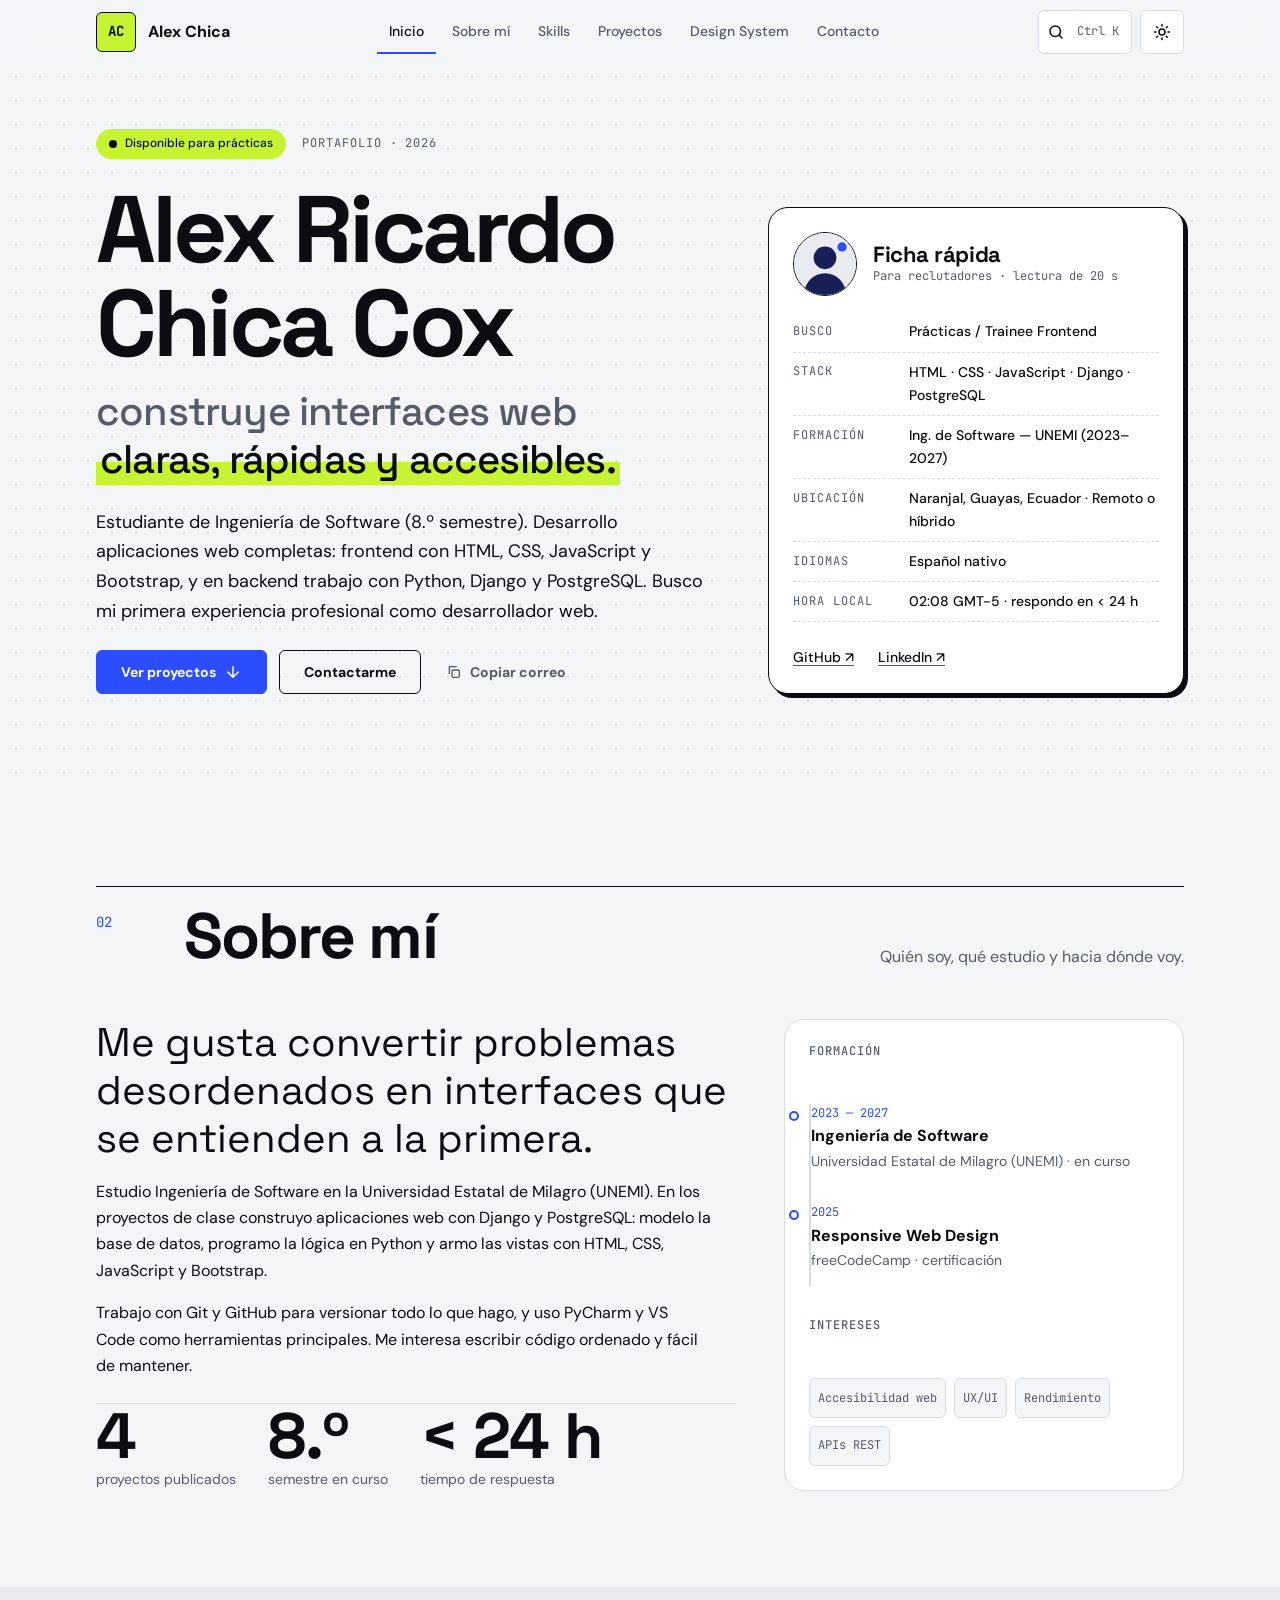
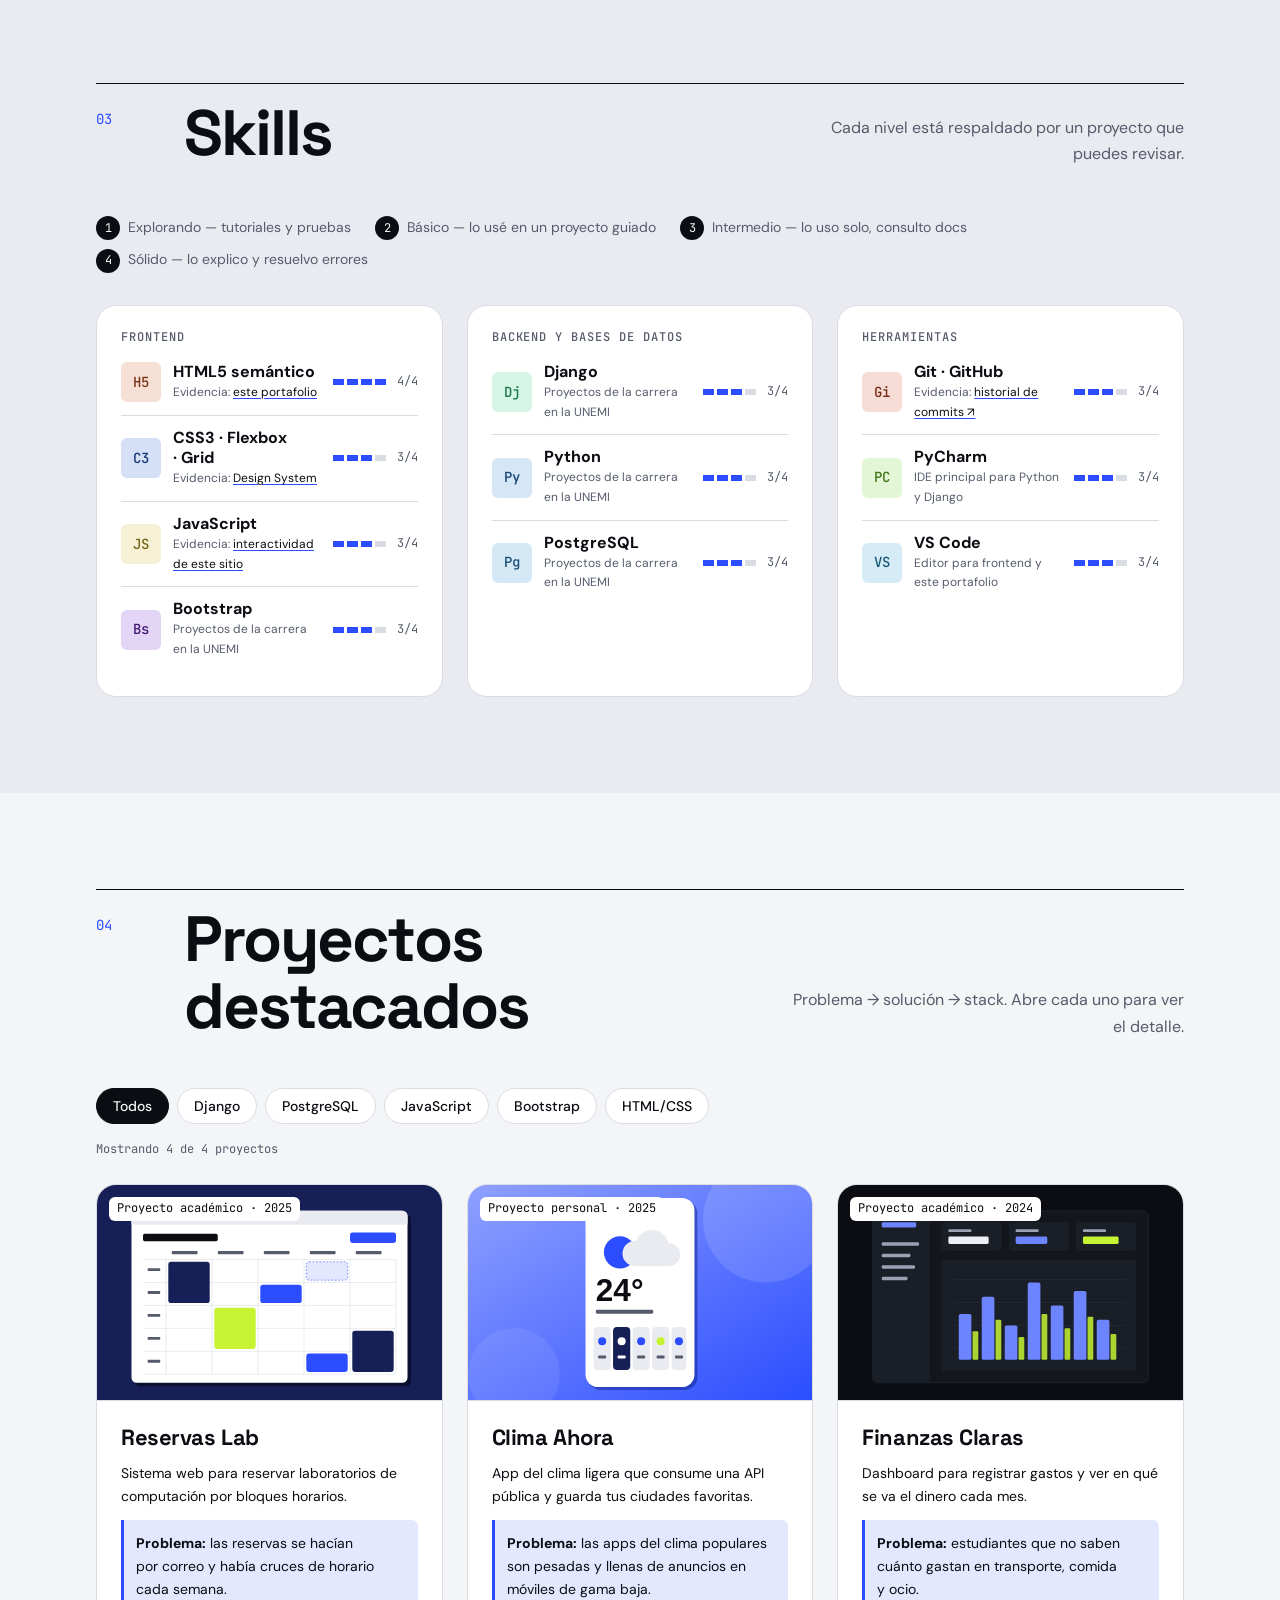
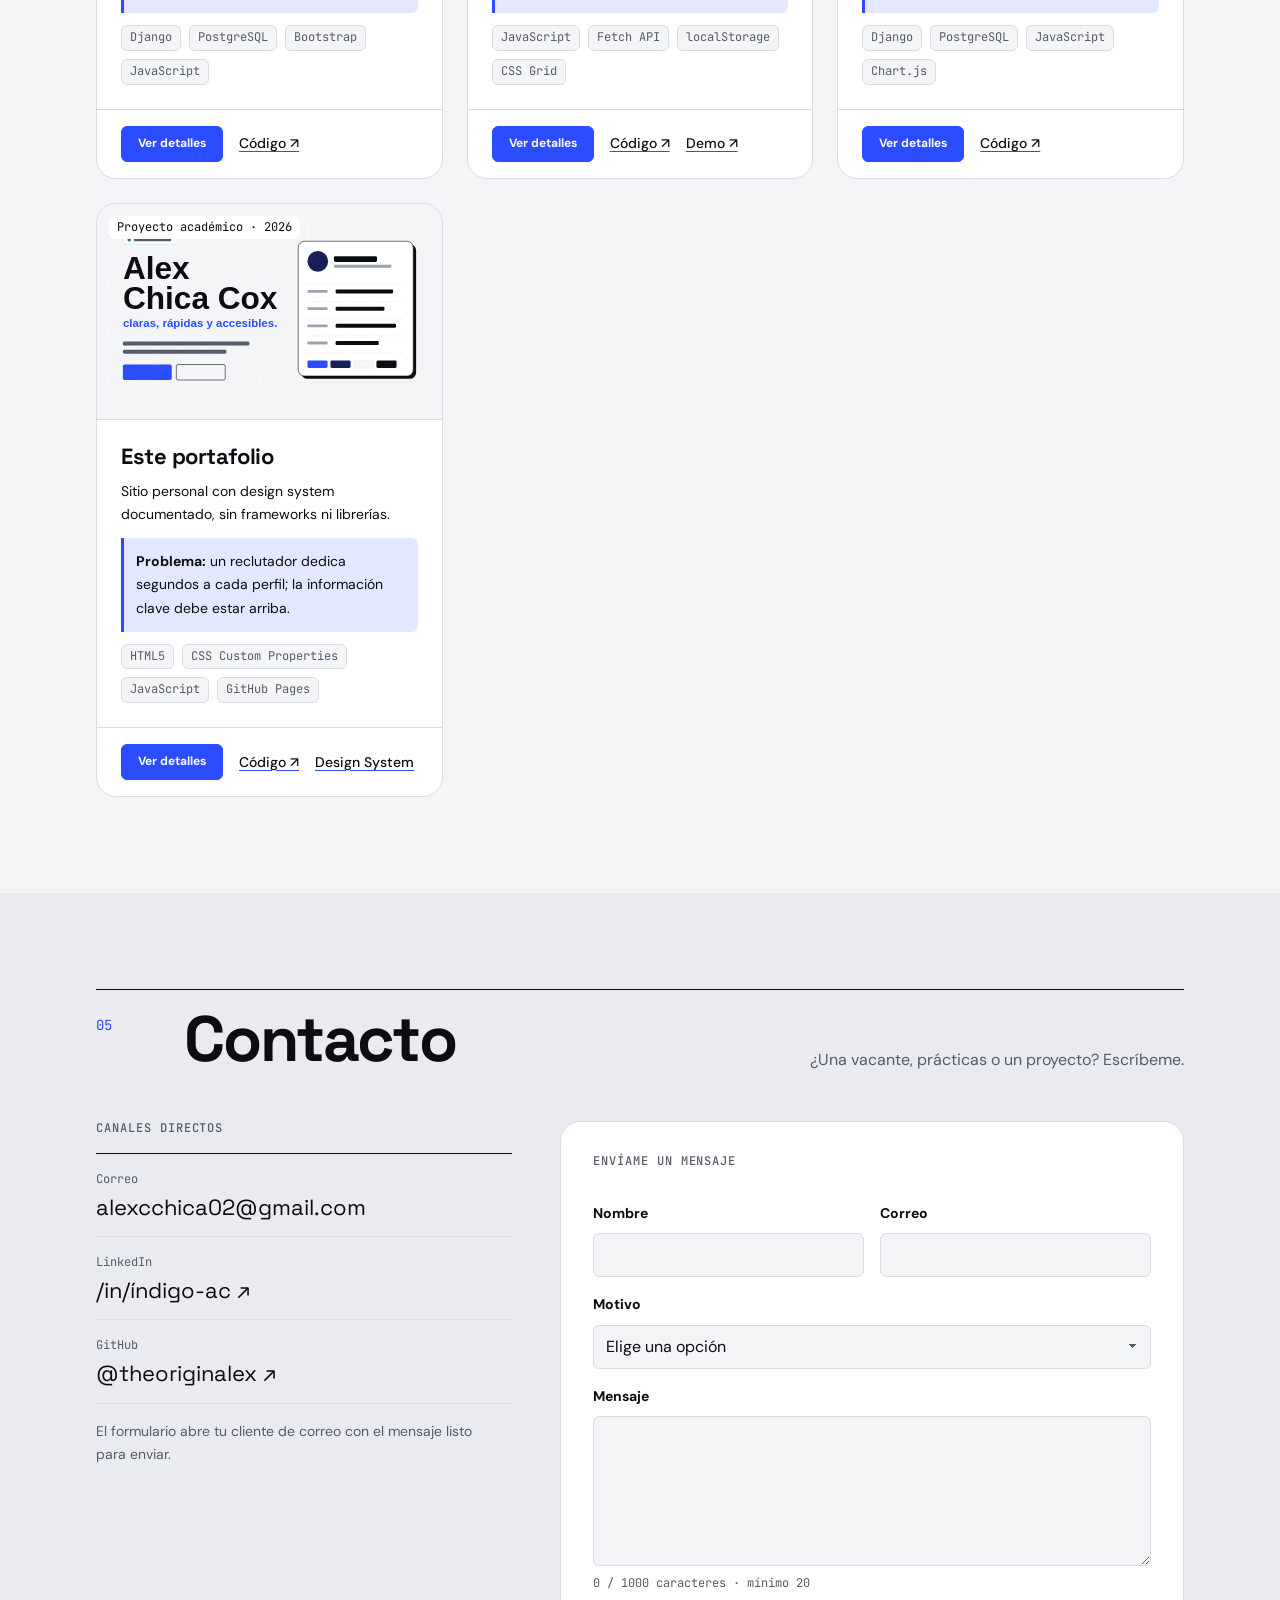
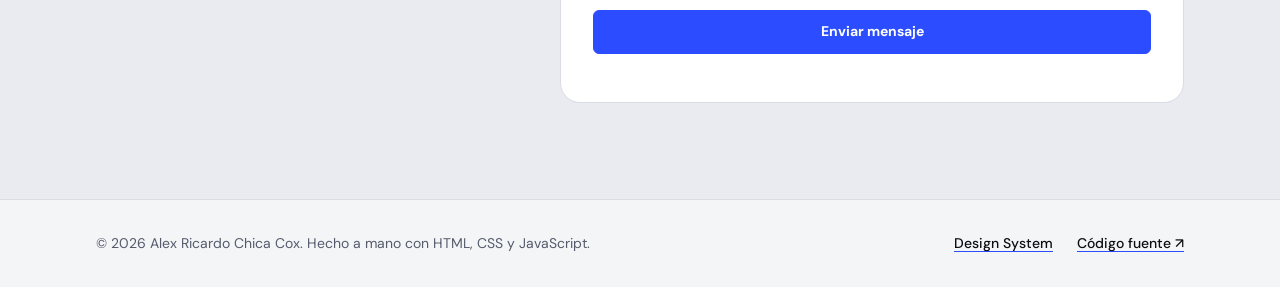
==== index.html @ ccb40425 "Nueva paleta azul eléctrico + lima y tipografía Space Grotesk / DM Sans" ====
<!DOCTYPE html>
<html lang="es">
<head>
  <meta charset="UTF-8">
  <meta name="viewport" content="width=device-width, initial-scale=1.0">
  <title>Alex Chica — Desarrollador Web</title>
  <meta name="description" content="Portafolio de Alex Ricardo Chica Cox: estudiante de Ingeniería de Software enfocado en desarrollo web. Proyectos, habilidades y contacto.">
  <meta name="theme-color" content="#f4f5f7">
  <link rel="icon" href="assets/icons/favicon.svg" type="image/svg+xml">

  <link rel="preconnect" href="https://fonts.googleapis.com">
  <link rel="preconnect" href="https://fonts.gstatic.com" crossorigin>
  <link rel="stylesheet" href="https://fonts.googleapis.com/css2?family=DM+Sans:opsz,wght@9..40,400;9..40,500;9..40,700&family=JetBrains+Mono:wght@400;500&family=Space+Grotesk:wght@500;700&display=swap">

  <link rel="stylesheet" href="css/tokens.css">
  <link rel="stylesheet" href="css/base.css">
  <link rel="stylesheet" href="css/layout.css">
  <link rel="stylesheet" href="css/components.css">

  <!-- Se ejecuta antes de pintar para evitar el parpadeo de tema -->
  <script src="js/theme-init.js"></script>
  <script src="js/theme.js" defer></script>
  <script src="js/navigation.js" defer></script>
  <script src="js/projects.js" defer></script>
  <script src="js/contact.js" defer></script>
  <script src="js/command-palette.js" defer></script>
  <script src="js/effects.js" defer></script>
</head>
<body>
  <a class="skip-link" href="#contenido">Saltar al contenido</a>

  <header class="site-header" data-header>
    <div class="container site-header__inner">
      <a class="brand" href="#inicio" aria-label="Alex Chica, ir al inicio">
        <span class="brand__mark" aria-hidden="true">AC</span>
        <span class="brand__name">Alex Chica</span>
      </a>

      <nav class="nav" aria-label="Principal">
        <ul class="nav__list" id="nav-list" data-nav-list>
          <li><a class="nav__link" href="#inicio">Inicio</a></li>
          <li><a class="nav__link" href="#sobre-mi">Sobre mí</a></li>
          <li><a class="nav__link" href="#skills">Skills</a></li>
          <li><a class="nav__link" href="#proyectos">Proyectos</a></li>
          <li><a class="nav__link" href="design-system.html">Design System</a></li>
          <li><a class="nav__link" href="#contacto">Contacto</a></li>
        </ul>
      </nav>

      <div class="site-header__actions">
        <button class="icon-button palette-trigger" type="button" data-palette-open aria-label="Abrir buscador de comandos (Ctrl + K)">
          <svg aria-hidden="true" viewBox="0 0 24 24" width="18" height="18"><circle cx="11" cy="11" r="7" fill="none" stroke="currentColor" stroke-width="2"/><path d="m20 20-4-4" stroke="currentColor" stroke-width="2" stroke-linecap="round"/></svg>
          <kbd class="palette-trigger__kbd">Ctrl K</kbd>
        </button>
        <button class="icon-button" type="button" data-theme-toggle aria-label="Cambiar a tema oscuro">
          <svg class="icon-sun" aria-hidden="true" viewBox="0 0 24 24" width="18" height="18"><circle cx="12" cy="12" r="4" fill="none" stroke="currentColor" stroke-width="2"/><path d="M12 2v2M12 20v2M4.9 4.9l1.4 1.4M17.7 17.7l1.4 1.4M2 12h2M20 12h2M4.9 19.1l1.4-1.4M17.7 6.3l1.4-1.4" stroke="currentColor" stroke-width="2" stroke-linecap="round"/></svg>
          <svg class="icon-moon" aria-hidden="true" viewBox="0 0 24 24" width="18" height="18"><path d="M20 14.5A8 8 0 0 1 9.5 4a8 8 0 1 0 10.5 10.5Z" fill="none" stroke="currentColor" stroke-width="2" stroke-linejoin="round"/></svg>
        </button>
        <button class="icon-button nav-toggle" type="button" data-nav-toggle aria-controls="nav-list" aria-expanded="false" aria-label="Abrir menú">
          <span class="nav-toggle__bars" aria-hidden="true"></span>
        </button>
      </div>
    </div>
  </header>

  <main id="contenido">
    <!-- 01 · INICIO -->
    <section class="hero" id="inicio" aria-labelledby="hero-title">
      <div class="container hero__grid">
        <div class="hero__intro">
          <p class="hero__meta">
            <span class="status-pill"><span class="status-pill__dot" aria-hidden="true"></span>Disponible para prácticas</span>
            <span class="hero__meta-text">Portafolio · <span data-year>2026</span></span>
          </p>

          <h1 class="hero__title" id="hero-title">
            Alex Ricardo Chica Cox
            <span class="hero__role">construye interfaces web <em>claras, rápidas y accesibles.</em></span>
          </h1>

          <p class="hero__lead">
            Estudiante de Ingeniería de Software (8.º semestre). Desarrollo aplicaciones web completas: frontend con HTML, CSS, JavaScript y Bootstrap,
            y en backend trabajo con Python, Django y PostgreSQL. Busco mi primera experiencia profesional como desarrollador web.
          </p>

          <div class="hero__actions">
            <a class="button button--primary" href="#proyectos">
              Ver proyectos
              <svg aria-hidden="true" viewBox="0 0 24 24" width="18" height="18"><path d="M12 5v14M5 12l7 7 7-7" fill="none" stroke="currentColor" stroke-width="2" stroke-linecap="round" stroke-linejoin="round"/></svg>
            </a>
            <a class="button button--secondary" href="#contacto">Contactarme</a>
            <button class="button button--ghost" type="button" data-copy="alexcchica02@gmail.com">
              <svg aria-hidden="true" viewBox="0 0 24 24" width="16" height="16"><rect x="9" y="9" width="11" height="11" rx="2" fill="none" stroke="currentColor" stroke-width="2"/><path d="M5 15V5a1 1 0 0 1 1-1h10" fill="none" stroke="currentColor" stroke-width="2"/></svg>
              Copiar correo
            </button>
          </div>
        </div>

        <aside class="spec-card" aria-labelledby="spec-title">
          <header class="spec-card__header">
            <figure class="spec-card__avatar">
              <img src="assets/img/avatar.svg" alt="Avatar de Alex Ricardo Chica Cox" width="96" height="96">
            </figure>
            <div>
              <h2 class="spec-card__title" id="spec-title">Ficha rápida</h2>
              <p class="spec-card__hint">Para reclutadores · lectura de 20 s</p>
            </div>
          </header>

          <dl class="spec-list">
            <div class="spec-list__row">
              <dt>Busco</dt>
              <dd>Prácticas / Trainee Frontend</dd>
            </div>
            <div class="spec-list__row">
              <dt>Stack</dt>
              <dd>HTML · CSS · JavaScript · Django · PostgreSQL</dd>
            </div>
            <div class="spec-list__row">
              <dt>Formación</dt>
              <dd>Ing. de Software — UNEMI (2023–2027)</dd>
            </div>
            <div class="spec-list__row">
              <dt>Ubicación</dt>
              <dd>Naranjal, Guayas, Ecuador · Remoto o híbrido</dd>
            </div>
            <div class="spec-list__row">
              <dt>Idiomas</dt>
              <dd>Español nativo</dd>
            </div>
            <div class="spec-list__row">
              <dt>Hora local</dt>
              <dd><time data-clock>--:--</time> · respondo en &lt; 24 h</dd>
            </div>
          </dl>

          <footer class="spec-card__footer">
            <a class="text-link" href="https://github.com/theoriginalex" target="_blank" rel="noopener noreferrer">GitHub ↗</a>
            <a class="text-link" href="https://www.linkedin.com/in/%C3%ADndigo-ac-18b755331" target="_blank" rel="noopener noreferrer">LinkedIn ↗</a>
          </footer>
        </aside>
      </div>
    </section>

    <!-- 02 · SOBRE MÍ -->
    <section class="section" id="sobre-mi" aria-labelledby="about-title">
      <div class="container">
        <header class="section-head reveal">
          <p class="section-head__index" aria-hidden="true">02</p>
          <h2 class="section-head__title" id="about-title">Sobre mí</h2>
          <p class="section-head__note">Quién soy, qué estudio y hacia dónde voy.</p>
        </header>

        <div class="about">
          <div class="about__text reveal">
            <p class="about__lead">
              Me gusta convertir problemas desordenados en interfaces que se entienden a la primera.
            </p>
            <p>
              Estudio Ingeniería de Software en la Universidad Estatal de Milagro (UNEMI). En los proyectos de clase construyo
              aplicaciones web con Django y PostgreSQL: modelo la base de datos, programo la lógica en Python y armo
              las vistas con HTML, CSS, JavaScript y Bootstrap.
            </p>
            <p>
              Trabajo con Git y GitHub para versionar todo lo que hago, y uso PyCharm y VS Code como herramientas
              principales. Me interesa escribir código ordenado y fácil de mantener.
            </p>

            <ul class="fact-list" aria-label="Datos clave">
              <li class="fact-list__item"><strong class="fact-list__value">4</strong> proyectos publicados</li>
              <li class="fact-list__item"><strong class="fact-list__value">8.º</strong> semestre en curso</li>
              <li class="fact-list__item"><strong class="fact-list__value">&lt; 24 h</strong> tiempo de respuesta</li>
            </ul>
          </div>

          <aside class="timeline-card reveal" aria-labelledby="education-title">
            <h3 class="timeline-card__title" id="education-title">Formación</h3>
            <ol class="timeline">
              <li class="timeline__item">
                <p class="timeline__date">2023 — 2027</p>
                <p class="timeline__what">Ingeniería de Software</p>
                <p class="timeline__where">Universidad Estatal de Milagro (UNEMI) · en curso</p>
              </li>
              <li class="timeline__item">
                <p class="timeline__date">2025</p>
                <p class="timeline__what">Responsive Web Design</p>
                <p class="timeline__where">freeCodeCamp · certificación</p>
              </li>
            </ol>

            <h3 class="timeline-card__title">Intereses</h3>
            <ul class="tag-list" aria-label="Intereses académicos">
              <li class="tag">Accesibilidad web</li>
              <li class="tag">UX/UI</li>
              <li class="tag">Rendimiento</li>
              <li class="tag">APIs REST</li>
            </ul>
          </aside>
        </div>
      </div>
    </section>

    <!-- 03 · SKILLS -->
    <section class="section section--alt" id="skills" aria-labelledby="skills-title">
      <div class="container">
        <header class="section-head reveal">
          <p class="section-head__index" aria-hidden="true">03</p>
          <h2 class="section-head__title" id="skills-title">Skills</h2>
          <p class="section-head__note">Cada nivel está respaldado por un proyecto que puedes revisar.</p>
        </header>

        <aside class="level-legend reveal" aria-labelledby="legend-title">
          <h3 class="visually-hidden" id="legend-title">Cómo leer los niveles</h3>
          <ol class="level-legend__list">
            <li><span class="level-legend__n">1</span> Explorando — tutoriales y pruebas</li>
            <li><span class="level-legend__n">2</span> Básico — lo usé en un proyecto guiado</li>
            <li><span class="level-legend__n">3</span> Intermedio — lo uso solo, consulto docs</li>
            <li><span class="level-legend__n">4</span> Sólido — lo explico y resuelvo errores</li>
          </ol>
        </aside>

        <div class="skills-grid">
          <article class="skill-group reveal" aria-labelledby="sg-frontend">
            <h3 class="skill-group__title" id="sg-frontend">Frontend</h3>
            <ul class="skill-group__list">
              <li class="skill">
                <span class="skill__icon" style="--skill-hue: 18" aria-hidden="true">H5</span>
                <div class="skill__body">
                  <p class="skill__name">HTML5 semántico</p>
                  <p class="skill__proof">Evidencia: <a href="#proyecto-portafolio">este portafolio</a></p>
                </div>
                <span class="level" data-level="4"><span class="visually-hidden">Nivel 4 de 4: sólido</span></span>
              </li>
              <li class="skill">
                <span class="skill__icon" style="--skill-hue: 220" aria-hidden="true">C3</span>
                <div class="skill__body">
                  <p class="skill__name">CSS3 · Flexbox · Grid</p>
                  <p class="skill__proof">Evidencia: <a href="design-system.html">Design System</a></p>
                </div>
                <span class="level" data-level="3"><span class="visually-hidden">Nivel 3 de 4: intermedio</span></span>
              </li>
              <li class="skill">
                <span class="skill__icon" style="--skill-hue: 50" aria-hidden="true">JS</span>
                <div class="skill__body">
                  <p class="skill__name">JavaScript</p>
                  <p class="skill__proof">Evidencia: <a href="#proyecto-portafolio">interactividad de este sitio</a></p>
                </div>
                <span class="level" data-level="3"><span class="visually-hidden">Nivel 3 de 4: intermedio</span></span>
              </li>
              <li class="skill">
                <span class="skill__icon" style="--skill-hue: 265" aria-hidden="true">Bs</span>
                <div class="skill__body">
                  <p class="skill__name">Bootstrap</p>
                  <p class="skill__proof">Proyectos de la carrera en la UNEMI</p>
                </div>
                <span class="level" data-level="3"><span class="visually-hidden">Nivel 3 de 4: intermedio</span></span>
              </li>
            </ul>
          </article>

          <article class="skill-group reveal" aria-labelledby="sg-backend">
            <h3 class="skill-group__title" id="sg-backend">Backend y bases de datos</h3>
            <ul class="skill-group__list">
              <li class="skill">
                <span class="skill__icon" style="--skill-hue: 150" aria-hidden="true">Dj</span>
                <div class="skill__body">
                  <p class="skill__name">Django</p>
                  <p class="skill__proof">Proyectos de la carrera en la UNEMI</p>
                </div>
                <span class="level" data-level="3"><span class="visually-hidden">Nivel 3 de 4: intermedio</span></span>
              </li>
              <li class="skill">
                <span class="skill__icon" style="--skill-hue: 210" aria-hidden="true">Py</span>
                <div class="skill__body">
                  <p class="skill__name">Python</p>
                  <p class="skill__proof">Proyectos de la carrera en la UNEMI</p>
                </div>
                <span class="level" data-level="3"><span class="visually-hidden">Nivel 3 de 4: intermedio</span></span>
              </li>
              <li class="skill">
                <span class="skill__icon" style="--skill-hue: 205" aria-hidden="true">Pg</span>
                <div class="skill__body">
                  <p class="skill__name">PostgreSQL</p>
                  <p class="skill__proof">Proyectos de la carrera en la UNEMI</p>
                </div>
                <span class="level" data-level="3"><span class="visually-hidden">Nivel 3 de 4: intermedio</span></span>
              </li>
            </ul>
          </article>

          <article class="skill-group reveal" aria-labelledby="sg-tools">
            <h3 class="skill-group__title" id="sg-tools">Herramientas</h3>
            <ul class="skill-group__list">
              <li class="skill">
                <span class="skill__icon" style="--skill-hue: 12" aria-hidden="true">Gi</span>
                <div class="skill__body">
                  <p class="skill__name">Git · GitHub</p>
                  <p class="skill__proof">Evidencia: <a href="https://github.com/theoriginalex" target="_blank" rel="noopener noreferrer">historial de commits ↗</a></p>
                </div>
                <span class="level" data-level="3"><span class="visually-hidden">Nivel 3 de 4: intermedio</span></span>
              </li>
              <li class="skill">
                <span class="skill__icon" style="--skill-hue: 95" aria-hidden="true">PC</span>
                <div class="skill__body">
                  <p class="skill__name">PyCharm</p>
                  <p class="skill__proof">IDE principal para Python y Django</p>
                </div>
                <span class="level" data-level="3"><span class="visually-hidden">Nivel 3 de 4: intermedio</span></span>
              </li>
              <li class="skill">
                <span class="skill__icon" style="--skill-hue: 200" aria-hidden="true">VS</span>
                <div class="skill__body">
                  <p class="skill__name">VS Code</p>
                  <p class="skill__proof">Editor para frontend y este portafolio</p>
                </div>
                <span class="level" data-level="3"><span class="visually-hidden">Nivel 3 de 4: intermedio</span></span>
              </li>
            </ul>
          </article>
        </div>
      </div>
    </section>

    <!-- 04 · PROYECTOS -->
    <section class="section" id="proyectos" aria-labelledby="projects-title">
      <div class="container">
        <header class="section-head reveal">
          <p class="section-head__index" aria-hidden="true">04</p>
          <h2 class="section-head__title" id="projects-title">Proyectos destacados</h2>
          <p class="section-head__note">Problema → solución → stack. Abre cada uno para ver el detalle.</p>
        </header>

        <div class="filter-bar" role="group" aria-label="Filtrar proyectos por tecnología" data-filter-bar>
          <button class="chip" type="button" data-filter="all" aria-pressed="true">Todos</button>
          <button class="chip" type="button" data-filter="django" aria-pressed="false">Django</button>
          <button class="chip" type="button" data-filter="postgresql" aria-pressed="false">PostgreSQL</button>
          <button class="chip" type="button" data-filter="javascript" aria-pressed="false">JavaScript</button>
          <button class="chip" type="button" data-filter="bootstrap" aria-pressed="false">Bootstrap</button>
          <button class="chip" type="button" data-filter="html-css" aria-pressed="false">HTML/CSS</button>
        </div>
        <p class="filter-status" aria-live="polite" data-filter-status>Mostrando 4 de 4 proyectos</p>

        <div class="projects-grid" data-projects>
          <article class="project-card" id="proyecto-reservas" data-tags="django postgresql bootstrap javascript">
            <figure class="project-card__media">
              <img src="assets/img/project-reservas.svg" alt="Captura del calendario semanal de Reservas Lab con bloques de horario ocupados" width="1200" height="750" loading="lazy">
              <figcaption class="project-card__caption">Proyecto académico · 2025</figcaption>
            </figure>
            <div class="project-card__body">
              <h3 class="project-card__title">Reservas Lab</h3>
              <p class="project-card__desc">Sistema web para reservar laboratorios de computación por bloques horarios.</p>
              <p class="project-card__problem"><strong>Problema:</strong> las reservas se hacían por correo y había cruces de horario cada semana.</p>
              <ul class="tag-list" aria-label="Tecnologías">
                <li class="tag">Django</li>
                <li class="tag">PostgreSQL</li>
                <li class="tag">Bootstrap</li>
                <li class="tag">JavaScript</li>
              </ul>
            </div>
            <footer class="project-card__footer">
              <button class="button button--small button--primary" type="button" data-project-open>Ver detalles</button>
              <a class="text-link" href="https://github.com/theoriginalex/reservas-lab" target="_blank" rel="noopener noreferrer">Código ↗</a>
            </footer>
            <template data-project-details>
              <h3>La solución</h3>
              <p>Aplicación Django con validación de choques de horario en el modelo, base de datos PostgreSQL y un calendario semanal con Bootstrap y JavaScript. Los administradores aprueban o rechazan solicitudes desde un panel.</p>
              <h3>Mi rol</h3>
              <p>Equipo de 3. Me encargué de los modelos, las vistas de reserva y la interfaz.</p>
              <h3>Resultado / aprendizaje</h3>
              <p>Cero reservas duplicadas en las pruebas con el curso. Aprendí a modelar relaciones en PostgreSQL con el ORM de Django y a validar datos en el servidor.</p>
            </template>
          </article>

          <article class="project-card" id="proyecto-clima" data-tags="javascript">
            <figure class="project-card__media">
              <img src="assets/img/project-clima.svg" alt="Pantalla de Clima Ahora mostrando la temperatura actual y el pronóstico de cinco días" width="1200" height="750" loading="lazy">
              <figcaption class="project-card__caption">Proyecto personal · 2025</figcaption>
            </figure>
            <div class="project-card__body">
              <h3 class="project-card__title">Clima Ahora</h3>
              <p class="project-card__desc">App del clima ligera que consume una API pública y guarda tus ciudades favoritas.</p>
              <p class="project-card__problem"><strong>Problema:</strong> las apps del clima populares son pesadas y llenas de anuncios en móviles de gama baja.</p>
              <ul class="tag-list" aria-label="Tecnologías">
                <li class="tag">JavaScript</li>
                <li class="tag">Fetch API</li>
                <li class="tag">localStorage</li>
                <li class="tag">CSS Grid</li>
              </ul>
            </div>
            <footer class="project-card__footer">
              <button class="button button--small button--primary" type="button" data-project-open>Ver detalles</button>
              <a class="text-link" href="https://github.com/theoriginalex/clima-ahora" target="_blank" rel="noopener noreferrer">Código ↗</a>
              <a class="text-link" href="https://theoriginalex.github.io/clima-ahora/" target="_blank" rel="noopener noreferrer">Demo ↗</a>
            </footer>
            <template data-project-details>
              <h3>La solución</h3>
              <p>Una página de menos de 50 KB que pide la ubicación, consulta la API de OpenWeather y cachea la última respuesta para mostrarla sin conexión.</p>
              <h3>Mi rol</h3>
              <p>Proyecto individual: diseño, desarrollo y despliegue en GitHub Pages.</p>
              <h3>Resultado / aprendizaje</h3>
              <p>Aprendí a manejar promesas, estados de carga y error, y a no exponer claves de API en el cliente.</p>
            </template>
          </article>

          <article class="project-card" id="proyecto-finanzas" data-tags="django postgresql javascript">
            <figure class="project-card__media">
              <img src="assets/img/project-finanzas.svg" alt="Dashboard de Finanzas Claras con gráfico de barras de gastos mensuales por categoría" width="1200" height="750" loading="lazy">
              <figcaption class="project-card__caption">Proyecto académico · 2024</figcaption>
            </figure>
            <div class="project-card__body">
              <h3 class="project-card__title">Finanzas Claras</h3>
              <p class="project-card__desc">Dashboard para registrar gastos y ver en qué se va el dinero cada mes.</p>
              <p class="project-card__problem"><strong>Problema:</strong> estudiantes que no saben cuánto gastan en transporte, comida y ocio.</p>
              <ul class="tag-list" aria-label="Tecnologías">
                <li class="tag">Django</li>
                <li class="tag">PostgreSQL</li>
                <li class="tag">JavaScript</li>
                <li class="tag">Chart.js</li>
              </ul>
            </div>
            <footer class="project-card__footer">
              <button class="button button--small button--primary" type="button" data-project-open>Ver detalles</button>
              <a class="text-link" href="https://github.com/theoriginalex/finanzas-claras" target="_blank" rel="noopener noreferrer">Código ↗</a>
            </footer>
            <template data-project-details>
              <h3>La solución</h3>
              <p>Aplicación Django con inicio de sesión, CRUD de gastos por categoría y gráficos mensuales con Chart.js.</p>
              <h3>Mi rol</h3>
              <p>Equipo de 2. Diseñé el modelo de datos y las vistas del dashboard.</p>
              <h3>Resultado / aprendizaje</h3>
              <p>Primera vez separando rutas, plantillas y acceso a datos. Entendí por qué conviene validar tanto en cliente como en servidor.</p>
            </template>
          </article>

          <article class="project-card" id="proyecto-portafolio" data-tags="html-css javascript">
            <figure class="project-card__media">
              <img src="assets/img/project-portafolio.svg" alt="Vista del portafolio con la ficha rápida para reclutadores y la paleta de colores" width="1200" height="750" loading="lazy">
              <figcaption class="project-card__caption">Proyecto académico · 2026</figcaption>
            </figure>
            <div class="project-card__body">
              <h3 class="project-card__title">Este portafolio</h3>
              <p class="project-card__desc">Sitio personal con design system documentado, sin frameworks ni librerías.</p>
              <p class="project-card__problem"><strong>Problema:</strong> un reclutador dedica segundos a cada perfil; la información clave debe estar arriba.</p>
              <ul class="tag-list" aria-label="Tecnologías">
                <li class="tag">HTML5</li>
                <li class="tag">CSS Custom Properties</li>
                <li class="tag">JavaScript</li>
                <li class="tag">GitHub Pages</li>
              </ul>
            </div>
            <footer class="project-card__footer">
              <button class="button button--small button--primary" type="button" data-project-open>Ver detalles</button>
              <a class="text-link" href="https://github.com/theoriginalex/Portafolio" target="_blank" rel="noopener noreferrer">Código ↗</a>
              <a class="text-link" href="design-system.html">Design System</a>
            </footer>
            <template data-project-details>
              <h3>La solución</h3>
              <p>Una sola página con una "ficha rápida" arriba, skills vinculadas a evidencia y un design system basado en variables CSS que documenta cada componente.</p>
              <h3>Mi rol</h3>
              <p>Proyecto individual: boceto, diseño, desarrollo, pruebas y publicación.</p>
              <h3>Resultado / aprendizaje</h3>
              <p>Aprendí a pensar en tokens de diseño, a probar accesibilidad con teclado y a trabajar con commits pequeños.</p>
            </template>
          </article>
        </div>

        <p class="empty-state" data-empty-state hidden>No hay proyectos con esa tecnología todavía.</p>
      </div>
    </section>

    <!-- 05 · CONTACTO -->
    <section class="section section--alt" id="contacto" aria-labelledby="contact-title">
      <div class="container">
        <header class="section-head reveal">
          <p class="section-head__index" aria-hidden="true">05</p>
          <h2 class="section-head__title" id="contact-title">Contacto</h2>
          <p class="section-head__note">¿Una vacante, prácticas o un proyecto? Escríbeme.</p>
        </header>

        <div class="contact">
          <aside class="contact__info reveal" aria-labelledby="channels-title">
            <h3 class="contact__subtitle" id="channels-title">Canales directos</h3>
            <ul class="channel-list">
              <li>
                <a class="channel" href="mailto:alexcchica02@gmail.com">
                  <span class="channel__label">Correo</span>
                  <span class="channel__value">alexcchica02@gmail.com</span>
                </a>
              </li>
              <li>
                <a class="channel" href="https://www.linkedin.com/in/%C3%ADndigo-ac-18b755331" target="_blank" rel="noopener noreferrer">
                  <span class="channel__label">LinkedIn</span>
                  <span class="channel__value">/in/índigo-ac ↗</span>
                </a>
              </li>
              <li>
                <a class="channel" href="https://github.com/theoriginalex" target="_blank" rel="noopener noreferrer">
                  <span class="channel__label">GitHub</span>
                  <span class="channel__value">@theoriginalex ↗</span>
                </a>
              </li>
            </ul>
            <p class="contact__note">El formulario abre tu cliente de correo con el mensaje listo para enviar.</p>
          </aside>

          <form class="form reveal" data-contact-form novalidate aria-labelledby="form-title">
            <h3 class="contact__subtitle" id="form-title">Envíame un mensaje</h3>

            <div class="form__row">
              <div class="field">
                <label class="field__label" for="name">Nombre</label>
                <input class="input" id="name" name="name" type="text" autocomplete="name" required minlength="2" aria-describedby="name-error">
                <p class="field__error" id="name-error"></p>
              </div>
              <div class="field">
                <label class="field__label" for="email">Correo</label>
                <input class="input" id="email" name="email" type="email" autocomplete="email" required aria-describedby="email-error">
                <p class="field__error" id="email-error"></p>
              </div>
            </div>

            <div class="field">
              <label class="field__label" for="subject">Motivo</label>
              <select class="input select" id="subject" name="subject" required aria-describedby="subject-error">
                <option value="">Elige una opción</option>
                <option>Oferta de prácticas / empleo</option>
                <option>Proyecto freelance</option>
                <option>Otro</option>
              </select>
              <p class="field__error" id="subject-error"></p>
            </div>

            <div class="field">
              <label class="field__label" for="message">Mensaje</label>
              <textarea class="input textarea" id="message" name="message" rows="5" required minlength="20" maxlength="1000" aria-describedby="message-hint message-error"></textarea>
              <p class="field__hint" id="message-hint"><span data-char-count>0</span> / 1000 caracteres · mínimo 20</p>
              <p class="field__error" id="message-error"></p>
            </div>

            <button class="button button--primary" type="submit">Enviar mensaje</button>
            <p class="form__status" role="status" data-form-status></p>
          </form>
        </div>
      </div>
    </section>
  </main>

  <footer class="site-footer">
    <div class="container site-footer__inner">
      <p>© <span data-year>2026</span> Alex Ricardo Chica Cox. Hecho a mano con HTML, CSS y JavaScript.</p>
      <nav aria-label="Secundaria">
        <ul class="site-footer__links">
          <li><a class="text-link" href="design-system.html">Design System</a></li>
          <li><a class="text-link" href="https://github.com/theoriginalex/Portafolio" target="_blank" rel="noopener noreferrer">Código fuente ↗</a></li>
        </ul>
      </nav>
    </div>
  </footer>

  <button class="back-to-top" type="button" data-back-to-top aria-label="Volver al inicio" hidden>
    <svg aria-hidden="true" viewBox="0 0 24 24" width="20" height="20"><path d="M12 19V5M5 12l7-7 7 7" fill="none" stroke="currentColor" stroke-width="2" stroke-linecap="round" stroke-linejoin="round"/></svg>
  </button>

  <dialog class="modal" data-project-modal aria-labelledby="modal-title">
    <article class="modal__panel">
      <header class="modal__header">
        <h2 class="modal__title" id="modal-title">Proyecto</h2>
        <button class="icon-button" type="button" data-modal-close aria-label="Cerrar detalles">
          <svg aria-hidden="true" viewBox="0 0 24 24" width="18" height="18"><path d="M6 6l12 12M18 6 6 18" stroke="currentColor" stroke-width="2" stroke-linecap="round"/></svg>
        </button>
      </header>
      <img class="modal__image" src="assets/img/project-portafolio.svg" alt="" width="1200" height="750" data-modal-image>
      <div class="modal__content" data-modal-content></div>
      <footer class="modal__footer" data-modal-links></footer>
    </article>
  </dialog>

  <dialog class="palette" data-palette aria-labelledby="palette-title">
    <h2 class="visually-hidden" id="palette-title">Buscador de comandos</h2>
    <label class="visually-hidden" for="palette-input">Escribe para buscar una sección o acción</label>
    <input class="palette__input" id="palette-input" type="text" placeholder="Ir a… (proyectos, contacto, tema)" autocomplete="off" role="combobox" aria-expanded="true" aria-controls="palette-list" data-palette-input>
    <ul class="palette__list" id="palette-list" role="listbox" data-palette-list></ul>
    <p class="palette__hint"><kbd>↑</kbd><kbd>↓</kbd> navegar · <kbd>Enter</kbd> abrir · <kbd>Esc</kbd> cerrar</p>
  </dialog>

  <div class="toast" role="status" aria-live="polite" data-toast></div>
</body>
</html>
---- css/tokens.css ----
/* =========================================================
   TOKENS — decisiones visuales del proyecto.
   Todo componente consume estas variables; ningún color,
   tamaño o sombra se escribe "a mano" fuera de este archivo.
   ========================================================= */

:root {
  color-scheme: light;

  /* ---------- Color · tema claro (azul eléctrico + lima) ---------- */
  --color-primary: #2b4dff;
  --color-primary-hover: #1a36d6;
  --color-primary-soft: #e3e8ff;
  --color-on-primary: #ffffff;

  --color-secondary: #c6f432;
  --color-secondary-hover: #b2dd22;
  --color-on-secondary: #0b0d12;

  --color-background: #f4f5f7;
  --color-surface: #ffffff;
  --color-surface-alt: #e9ebf0;
  --color-text: #0b0d12;
  --color-text-muted: #555b6b;
  --color-border: #d9dce3;
  --color-border-strong: #0b0d12;

  --color-success: #1a7f4b;
  --color-danger: #d92d20;
  --color-focus: #2b4dff;
  --color-overlay: rgb(11 13 18 / 0.55);

  /* ---------- Tipografía ---------- */
  --font-display: "Space Grotesk", "Segoe UI", system-ui, sans-serif;
  --font-body: "DM Sans", system-ui, -apple-system, "Segoe UI", sans-serif;
  --font-mono: "JetBrains Mono", ui-monospace, "Cascadia Code", Consolas, monospace;

  --text-xs: 0.75rem;
  --text-sm: 0.875rem;
  --text-base: 1rem;
  --text-md: 1.125rem;
  --text-lg: 1.375rem;
  --text-xl: clamp(1.75rem, 1.4rem + 1.5vw, 2.5rem);
  --text-2xl: clamp(2.5rem, 1.8rem + 3vw, 4rem);
  --text-3xl: clamp(2.75rem, 1.5rem + 5.5vw, 6rem);

  --weight-regular: 400;
  --weight-medium: 500;
  --weight-bold: 700;
  --weight-display: 700;

  --leading-tight: 1;
  --leading-snug: 1.3;
  --leading-normal: 1.65;

  --tracking-wide: 0.08em;

  /* ---------- Espaciado (escala base 4 px) ---------- */
  --space-1: 0.25rem;   /*  4px */
  --space-2: 0.5rem;    /*  8px */
  --space-3: 0.75rem;   /* 12px */
  --space-4: 1rem;      /* 16px */
  --space-6: 1.5rem;    /* 24px */
  --space-8: 2rem;      /* 32px */
  --space-12: 3rem;     /* 48px */
  --space-16: 4rem;     /* 64px */
  --space-24: 6rem;     /* 96px */

  --section-gap: clamp(var(--space-16), 10vw, var(--space-24));

  /* ---------- Bordes y radios ---------- */
  --border-width: 1px;
  --border: var(--border-width) solid var(--color-border);
  --border-strong: var(--border-width) solid var(--color-border-strong);

  --radius-sm: 0.375rem;
  --radius-md: 0.75rem;
  --radius-lg: 1.25rem;
  --radius-pill: 999px;

  /* ---------- Sombras ---------- */
  --shadow-sm: 0 1px 2px rgb(11 13 18 / 0.06);
  --shadow-card: 0 1px 2px rgb(11 13 18 / 0.05), 0 8px 24px -12px rgb(11 13 18 / 0.18);
  --shadow-lg: 0 24px 64px -16px rgb(11 13 18 / 0.35);
  --shadow-offset: 4px 4px 0 var(--color-border-strong);

  /* ---------- Tamaños ---------- */
  --container-max: 72rem;
  --container-padding: clamp(var(--space-4), 4vw, var(--space-8));
  --header-height: 4rem;
  --tap-target: 2.75rem;
  --measure: 65ch;
  --avatar-size: 4rem;
  --icon-tile-size: 2.5rem;

  /* Íconos de skills: el tono (--skill-hue) lo define cada skill,
     la luminosidad la define el tema. */
  --tile-saturation: 65%;
  --tile-bg-lightness: 90%;
  --tile-fg-lightness: 28%;

  /* ---------- Movimiento ---------- */
  --duration-fast: 150ms;
  --duration-base: 250ms;
  --duration-slow: 600ms;
  --ease-out: cubic-bezier(0.2, 0.8, 0.2, 1);

  /* ---------- Capas ---------- */
  --z-header: 50;
  --z-floating: 60;
  --z-toast: 200;
}

/* ---------- Tema oscuro: solo se redefinen los colores ---------- */
:root[data-theme="dark"] {
  color-scheme: dark;

  --color-primary: #6d84ff;
  --color-primary-hover: #8fa0ff;
  --color-primary-soft: #1a2150;
  --color-on-primary: #0b0d12;

  --color-secondary: #c6f432;
  --color-secondary-hover: #d6ff5c;
  --color-on-secondary: #0b0d12;

  --color-background: #0b0d12;
  --color-surface: #13161d;
  --color-surface-alt: #1a1e27;
  --color-text: #eef0f5;
  --color-text-muted: #9aa1b2;
  --color-border: #2a2f3b;
  --color-border-strong: #eef0f5;

  --color-success: #4ade80;
  --color-danger: #ff6b61;
  --color-focus: #c6f432;
  --color-overlay: rgb(0 0 0 / 0.7);

  --tile-saturation: 45%;
  --tile-bg-lightness: 20%;
  --tile-fg-lightness: 78%;

  --shadow-sm: 0 1px 2px rgb(0 0 0 / 0.4);
  --shadow-card: 0 1px 2px rgb(0 0 0 / 0.4), 0 8px 24px -12px rgb(0 0 0 / 0.7);
  --shadow-lg: 0 24px 64px -16px rgb(0 0 0 / 0.8);
}
---- css/base.css ----
/* =========================================================
   BASE — reset mínimo y estilos de elementos HTML.
   ========================================================= */

*,
*::before,
*::after {
  box-sizing: border-box;
}

* {
  margin: 0;
}

html {
  -webkit-text-size-adjust: 100%;
  scroll-behavior: smooth;
  scroll-padding-top: calc(var(--header-height) + var(--space-4));
}

body {
  min-height: 100vh;
  background-color: var(--color-background);
  color: var(--color-text);
  font-family: var(--font-body);
  font-size: var(--text-base);
  line-height: var(--leading-normal);
  overflow-x: hidden;
  -webkit-font-smoothing: antialiased;
  transition: background-color var(--duration-base) var(--ease-out),
              color var(--duration-base) var(--ease-out);
}

img,
svg {
  display: block;
  max-width: 100%;
}

img {
  height: auto;
}

input,
button,
textarea,
select {
  font: inherit;
  color: inherit;
}

button {
  cursor: pointer;
}

ul[class],
ol[class] {
  list-style: none;
  padding: 0;
}

/* ---------- Tipografía ---------- */
h1,
h2,
h3,
h4 {
  line-height: var(--leading-snug);
  font-weight: var(--weight-bold);
  text-wrap: balance;
}

h1 {
  font-family: var(--font-display);
  font-weight: var(--weight-display);
  font-size: var(--text-3xl);
  line-height: var(--leading-tight);
  letter-spacing: -0.04em;
}

h2 {
  font-family: var(--font-display);
  font-weight: var(--weight-display);
  font-size: var(--text-2xl);
  line-height: 1.05;
  letter-spacing: -0.03em;
}

h3 {
  font-size: var(--text-md);
}

p {
  text-wrap: pretty;
}

a {
  color: inherit;
  text-decoration-thickness: 1px;
  text-underline-offset: 0.2em;
}

kbd {
  font-family: var(--font-mono);
  font-size: var(--text-xs);
  padding: 0 var(--space-1);
  border: var(--border);
  border-radius: var(--radius-sm);
  background: var(--color-surface);
}

::selection {
  background: var(--color-secondary);
  color: var(--color-on-secondary);
}

/* ---------- Accesibilidad ---------- */
:focus-visible {
  outline: 2px solid var(--color-focus);
  outline-offset: 3px;
  border-radius: var(--radius-sm);
}

.visually-hidden {
  position: absolute !important;
  width: 1px;
  height: 1px;
  padding: 0;
  margin: -1px;
  overflow: hidden;
  clip: rect(0 0 0 0);
  white-space: nowrap;
  border: 0;
}

.skip-link {
  position: absolute;
  top: var(--space-2);
  left: var(--space-2);
  z-index: var(--z-toast);
  padding: var(--space-2) var(--space-4);
  background: var(--color-text);
  color: var(--color-background);
  border-radius: var(--radius-sm);
  transform: translateY(-200%);
}

.skip-link:focus {
  transform: none;
}

@media (prefers-reduced-motion: reduce) {
  html {
    scroll-behavior: auto;
  }

  *,
  *::before,
  *::after {
    animation-duration: 0.01ms !important;
    transition-duration: 0.01ms !important;
  }
}
---- css/layout.css ----
/* =========================================================
   LAYOUT — estructura de página: header, secciones, grids
   y footer. Mobile first; los breakpoints amplían el layout.
   Breakpoints: 40rem (≈640px tablet vertical),
                56rem (≈900px tablet horizontal),
                64rem (≈1024px escritorio).
   ========================================================= */

.container {
  width: 100%;
  max-width: var(--container-max);
  margin-inline: auto;
  padding-inline: var(--container-padding);
}

/* ---------- Header ---------- */
.site-header {
  position: sticky;
  top: 0;
  z-index: var(--z-header);
  background: color-mix(in srgb, var(--color-background) 88%, transparent);
  backdrop-filter: blur(10px);
  -webkit-backdrop-filter: blur(10px);
  border-bottom: var(--border-width) solid transparent;
  transition: border-color var(--duration-base) var(--ease-out);
}

.site-header.is-scrolled {
  border-bottom-color: var(--color-border);
}

.site-header__inner {
  display: flex;
  align-items: center;
  justify-content: space-between;
  gap: var(--space-4);
  min-height: var(--header-height);
}

.site-header__actions {
  display: flex;
  align-items: center;
  gap: var(--space-2);
}

/* ---------- Secciones ---------- */
.section {
  padding-block: var(--section-gap);
}

.section--alt {
  background: var(--color-surface-alt);
}

/* ---------- Hero ---------- */
.hero {
  position: relative;
  padding-block: var(--space-12) var(--section-gap);
  background-image: radial-gradient(var(--color-border) 1px, transparent 1px);
  background-size: var(--space-6) var(--space-6);
  background-position: center top;
}

.hero__grid {
  display: grid;
  gap: var(--space-12);
  align-items: start;
}

/* ---------- Sobre mí ---------- */
.about {
  display: grid;
  gap: var(--space-8);
}

.about__text {
  display: grid;
  gap: var(--space-4);
  max-width: var(--measure);
}

/* ---------- Skills ---------- */
.skills-grid {
  display: grid;
  grid-template-columns: repeat(auto-fit, minmax(min(100%, 21rem), 1fr));
  gap: var(--space-6);
}

/* ---------- Proyectos ---------- */
.projects-grid {
  display: grid;
  grid-template-columns: repeat(auto-fill, minmax(min(100%, 19rem), 1fr));
  gap: var(--space-6);
}

/* ---------- Contacto ---------- */
.contact {
  display: grid;
  gap: var(--space-8);
  align-items: start;
}

/* ---------- Footer ---------- */
.site-footer {
  padding-block: var(--space-8);
  border-top: var(--border);
  font-size: var(--text-sm);
  color: var(--color-text-muted);
}

.site-footer__inner {
  display: flex;
  flex-wrap: wrap;
  align-items: center;
  justify-content: space-between;
  gap: var(--space-4);
}

.site-footer__links {
  display: flex;
  flex-wrap: wrap;
  gap: var(--space-6);
}

/* ---------- Tablet ---------- */
@media (min-width: 40rem) {
  .form__row {
    grid-template-columns: 1fr 1fr;
  }
}

@media (min-width: 56rem) {
  .hero {
    padding-top: var(--space-16);
  }

  .hero__grid {
    grid-template-columns: minmax(0, 1.5fr) minmax(0, 1fr);
    align-items: end;
  }

  .about {
    grid-template-columns: minmax(0, 1.6fr) minmax(0, 1fr);
    gap: var(--space-12);
  }

  .contact {
    grid-template-columns: minmax(0, 1fr) minmax(0, 1.5fr);
    gap: var(--space-12);
  }
}
---- css/components.css ----
/* =========================================================
   COMPONENTES — piezas reutilizables (nomenclatura BEM).
   Cada uno está documentado en design-system.html.
   ========================================================= */

/* ---------- Marca ---------- */
.brand {
  display: inline-flex;
  align-items: center;
  gap: var(--space-3);
  text-decoration: none;
  font-weight: var(--weight-bold);
}

.brand__mark {
  display: grid;
  place-items: center;
  width: var(--icon-tile-size);
  aspect-ratio: 1;
  border: var(--border-strong);
  border-radius: var(--radius-sm);
  font-family: var(--font-mono);
  font-size: var(--text-sm);
  font-weight: var(--weight-bold);
  background: var(--color-secondary);
  color: var(--color-on-secondary);
}

.brand__name {
  font-size: var(--text-base);
}

/* ---------- Navbar (mobile first: menú desplegable) ---------- */
.nav__list {
  display: none;
  position: absolute;
  inset: 100% 0 auto 0;
  flex-direction: column;
  gap: var(--space-1);
  padding: var(--space-4) var(--container-padding) var(--space-6);
  background: var(--color-background);
  border-bottom: var(--border);
  box-shadow: var(--shadow-card);
}

.nav__list.is-open {
  display: flex;
}

.nav__link {
  display: flex;
  align-items: center;
  min-height: var(--tap-target);
  padding-inline: var(--space-3);
  border-radius: var(--radius-sm);
  font-size: var(--text-sm);
  font-weight: var(--weight-medium);
  color: var(--color-text-muted);
  text-decoration: none;
  transition: color var(--duration-fast), background-color var(--duration-fast);
}

.nav__link:hover {
  color: var(--color-text);
  background: var(--color-surface-alt);
}

.nav__link[aria-current] {
  color: var(--color-text);
  box-shadow: inset 0 -2px 0 var(--color-primary);
  border-radius: 0;
}

.nav-toggle__bars,
.nav-toggle__bars::before,
.nav-toggle__bars::after {
  display: block;
  width: 1.125rem;
  height: 2px;
  background: currentColor;
  border-radius: var(--radius-pill);
  transition: transform var(--duration-base) var(--ease-out), opacity var(--duration-fast);
}

.nav-toggle__bars {
  position: relative;
}

.nav-toggle__bars::before,
.nav-toggle__bars::after {
  content: "";
  position: absolute;
  left: 0;
}

.nav-toggle__bars::before { top: -6px; }
.nav-toggle__bars::after { top: 6px; }

.nav-toggle[aria-expanded="true"] .nav-toggle__bars { background: transparent; }
.nav-toggle[aria-expanded="true"] .nav-toggle__bars::before { transform: translateY(6px) rotate(45deg); }
.nav-toggle[aria-expanded="true"] .nav-toggle__bars::after { transform: translateY(-6px) rotate(-45deg); }

@media (min-width: 56rem) {
  .nav__list {
    display: flex;
    position: static;
    flex-direction: row;
    padding: 0;
    background: none;
    border: 0;
    box-shadow: none;
  }

  .icon-button.nav-toggle {
    display: none;
  }
}

/* ---------- Botón de ícono ---------- */
.icon-button {
  display: inline-flex;
  align-items: center;
  justify-content: center;
  gap: var(--space-2);
  min-width: var(--tap-target);
  height: var(--tap-target);
  padding-inline: var(--space-2);
  border: var(--border);
  border-radius: var(--radius-sm);
  background: var(--color-surface);
  transition: border-color var(--duration-fast), background-color var(--duration-fast);
}

.icon-button:hover {
  border-color: var(--color-border-strong);
}

[data-theme="dark"] .icon-sun,
:root:not([data-theme="dark"]) .icon-moon {
  display: none;
}

.palette-trigger__kbd {
  display: none;
  border: 0;
  background: none;
  color: var(--color-text-muted);
}

@media (min-width: 64rem) {
  .palette-trigger__kbd {
    display: inline;
  }
}

/* ---------- Botones ---------- */
.button {
  display: inline-flex;
  align-items: center;
  justify-content: center;
  gap: var(--space-2);
  min-height: var(--tap-target);
  padding: var(--space-2) var(--space-6);
  border: var(--border-width) solid transparent;
  border-radius: var(--radius-sm);
  font-size: var(--text-sm);
  font-weight: var(--weight-bold);
  text-decoration: none;
  white-space: nowrap;
  transition: transform var(--duration-fast) var(--ease-out),
              box-shadow var(--duration-fast) var(--ease-out),
              background-color var(--duration-fast),
              color var(--duration-fast);
}

.button:active {
  transform: translate(0, 0);
  box-shadow: none;
}

.button--primary {
  background: var(--color-primary);
  border-color: var(--color-primary);
  color: var(--color-on-primary);
}

.button--primary:hover {
  background: var(--color-primary-hover);
  border-color: var(--color-primary-hover);
  transform: translate(-2px, -2px);
  box-shadow: var(--shadow-offset);
}

.button--secondary {
  background: transparent;
  border-color: var(--color-border-strong);
  color: var(--color-text);
}

.button--secondary:hover {
  background: var(--color-text);
  color: var(--color-background);
}

.button--ghost {
  background: transparent;
  color: var(--color-text-muted);
  padding-inline: var(--space-3);
}

.button--ghost:hover {
  color: var(--color-text);
  background: var(--color-surface-alt);
}

.button--small {
  min-height: 2.25rem;
  padding: var(--space-1) var(--space-4);
  font-size: var(--text-xs);
}

/* ---------- Enlace de texto ---------- */
.text-link {
  font-size: var(--text-sm);
  font-weight: var(--weight-medium);
  color: var(--color-text);
  text-decoration-color: var(--color-primary);
  transition: color var(--duration-fast);
}

.text-link:hover {
  color: var(--color-primary);
}

/* ---------- Status pill ---------- */
.status-pill {
  display: inline-flex;
  align-items: center;
  gap: var(--space-2);
  padding: var(--space-1) var(--space-3);
  border: var(--border-width) solid var(--color-secondary);
  border-radius: var(--radius-pill);
  background: var(--color-secondary);
  color: var(--color-on-secondary);
  font-size: var(--text-xs);
  font-weight: var(--weight-medium);
}

.status-pill__dot {
  width: 0.5rem;
  aspect-ratio: 1;
  border-radius: 50%;
  background: var(--color-on-secondary);
  box-shadow: 0 0 0 0 var(--color-on-secondary);
  animation: pulse 2s var(--ease-out) infinite;
}

@keyframes pulse {
  70% { box-shadow: 0 0 0 6px transparent; }
  100% { box-shadow: 0 0 0 0 transparent; }
}

/* ---------- Hero ---------- */
.hero__intro {
  display: grid;
  gap: var(--space-6);
}

.hero__meta {
  display: flex;
  flex-wrap: wrap;
  align-items: center;
  gap: var(--space-4);
}

.hero__meta-text {
  font-family: var(--font-mono);
  font-size: var(--text-xs);
  color: var(--color-text-muted);
  text-transform: uppercase;
  letter-spacing: var(--tracking-wide);
}

.hero__role {
  display: block;
  margin-top: var(--space-4);
  font-size: var(--text-xl);
  font-weight: var(--weight-medium);
  line-height: 1.2;
  letter-spacing: -0.02em;
  color: var(--color-text-muted);
  max-width: 22ch;
}

.hero__role em {
  font-style: normal;
  color: var(--color-text);
  background: linear-gradient(transparent 55%, var(--color-secondary) 55%);
  padding-inline: 0.1em;
  -webkit-box-decoration-break: clone;
  box-decoration-break: clone;
}

.hero__lead {
  max-width: 54ch;
  font-size: var(--text-md);
}

.hero__actions {
  display: flex;
  flex-wrap: wrap;
  gap: var(--space-3);
}

/* ---------- Spec card (ficha rápida) ---------- */
.spec-card {
  display: grid;
  gap: var(--space-4);
  padding: var(--space-6);
  background: var(--color-surface);
  border: var(--border-strong);
  border-radius: var(--radius-lg);
  box-shadow: var(--shadow-offset);
}

.spec-card__header {
  display: flex;
  align-items: center;
  gap: var(--space-4);
}

.spec-card__avatar img {
  width: var(--avatar-size);
  height: var(--avatar-size);
  border-radius: 50%;
  border: var(--border-strong);
  object-fit: cover;
}

.spec-card__title {
  font-family: var(--font-display);
  font-weight: var(--weight-bold);
  letter-spacing: -0.02em;
  font-size: var(--text-lg);
  line-height: 1.1;
}

.spec-card__hint {
  font-family: var(--font-mono);
  font-size: var(--text-xs);
  color: var(--color-text-muted);
}

.spec-card__footer {
  display: flex;
  gap: var(--space-6);
  padding-top: var(--space-2);
}

.spec-list__row {
  display: grid;
  grid-template-columns: 6.5rem 1fr;
  gap: var(--space-3);
  padding-block: var(--space-2);
  border-bottom: var(--border-width) dashed var(--color-border);
  font-size: var(--text-sm);
}

.spec-list__row dt {
  font-family: var(--font-mono);
  font-size: var(--text-xs);
  text-transform: uppercase;
  letter-spacing: var(--tracking-wide);
  color: var(--color-text-muted);
  padding-top: 0.15em;
}

.spec-list__row dd {
  margin: 0;
  font-weight: var(--weight-medium);
}

/* ---------- Encabezado de sección ---------- */
.section-head {
  display: grid;
  gap: var(--space-2) var(--space-6);
  padding-top: var(--space-4);
  margin-bottom: var(--space-12);
  border-top: var(--border-strong);
}

.section-head__index {
  font-family: var(--font-mono);
  font-size: var(--text-sm);
  color: var(--color-primary);
}

.section-head__note {
  color: var(--color-text-muted);
  max-width: 36ch;
}

@media (min-width: 56rem) {
  .section-head {
    grid-template-columns: 4rem 1fr auto;
    align-items: end;
  }

  .section-head__index {
    align-self: start;
    padding-top: var(--space-2);
  }

  .section-head__note {
    text-align: right;
  }
}

/* ---------- Sobre mí ---------- */
.about__lead {
  font-family: var(--font-display);
  font-size: var(--text-xl);
  line-height: 1.2;
}

.fact-list {
  display: flex;
  flex-wrap: wrap;
  gap: var(--space-8);
  padding-top: var(--space-6);
  margin-top: var(--space-2);
  border-top: var(--border);
}

.fact-list__item {
  display: grid;
  font-size: var(--text-sm);
  color: var(--color-text-muted);
}

.fact-list__value {
  font-family: var(--font-display);
  font-weight: var(--weight-bold);
  letter-spacing: -0.02em;
  font-size: var(--text-2xl);
  line-height: 1;
  color: var(--color-text);
}

/* ---------- Timeline ---------- */
.timeline-card {
  display: grid;
  gap: var(--space-4);
  padding: var(--space-6);
  background: var(--color-surface);
  border: var(--border);
  border-radius: var(--radius-lg);
}

.timeline-card__title {
  font-family: var(--font-mono);
  font-size: var(--text-xs);
  font-weight: var(--weight-medium);
  text-transform: uppercase;
  letter-spacing: var(--tracking-wide);
  color: var(--color-text-muted);
}

.timeline {
  display: grid;
  gap: var(--space-4);
  padding-left: var(--space-4);
  border-left: 2px solid var(--color-border);
  margin-bottom: var(--space-4);
}

.timeline__item {
  position: relative;
}

.timeline__item::before {
  content: "";
  position: absolute;
  left: calc(-1 * var(--space-4) - 6px);
  top: 0.45em;
  width: 10px;
  aspect-ratio: 1;
  border-radius: 50%;
  background: var(--color-background);
  border: 2px solid var(--color-primary);
}

.timeline__date {
  font-family: var(--font-mono);
  font-size: var(--text-xs);
  color: var(--color-primary);
}

.timeline__what {
  font-weight: var(--weight-bold);
}

.timeline__where {
  font-size: var(--text-sm);
  color: var(--color-text-muted);
}

/* ---------- Tag / Badge ---------- */
.tag-list {
  display: flex;
  flex-wrap: wrap;
  gap: var(--space-2);
}

.tag {
  display: inline-flex;
  align-items: center;
  padding: 0.125rem var(--space-2);
  border: var(--border);
  border-radius: var(--radius-sm);
  background: var(--color-background);
  font-family: var(--font-mono);
  font-size: var(--text-xs);
  color: var(--color-text-muted);
}

/* ---------- Leyenda de niveles ---------- */
.level-legend {
  margin-bottom: var(--space-8);
}

.level-legend__list {
  display: flex;
  flex-wrap: wrap;
  gap: var(--space-2) var(--space-6);
  font-size: var(--text-sm);
  color: var(--color-text-muted);
}

.level-legend__n {
  display: inline-grid;
  place-items: center;
  width: 1.5rem;
  aspect-ratio: 1;
  margin-right: var(--space-1);
  border-radius: 50%;
  background: var(--color-text);
  color: var(--color-background);
  font-family: var(--font-mono);
  font-size: var(--text-xs);
}

/* ---------- Skill group + Skill ---------- */
.skill-group {
  padding: var(--space-6);
  background: var(--color-surface);
  border: var(--border);
  border-radius: var(--radius-lg);
}

.skill-group__title {
  margin-bottom: var(--space-4);
  font-family: var(--font-mono);
  font-size: var(--text-xs);
  font-weight: var(--weight-medium);
  text-transform: uppercase;
  letter-spacing: var(--tracking-wide);
  color: var(--color-text-muted);
}

.skill-group__list {
  display: grid;
}

.skill {
  display: grid;
  grid-template-columns: var(--icon-tile-size) 1fr auto;
  align-items: center;
  gap: var(--space-3);
  padding-block: var(--space-3);
  border-top: var(--border);
}

.skill:first-child {
  border-top: 0;
  padding-top: 0;
}

.skill__icon {
  --skill-hue: 25;
  display: grid;
  place-items: center;
  width: var(--icon-tile-size);
  aspect-ratio: 1;
  border-radius: var(--radius-sm);
  background: hsl(var(--skill-hue) var(--tile-saturation) var(--tile-bg-lightness));
  color: hsl(var(--skill-hue) var(--tile-saturation) var(--tile-fg-lightness));
  font-family: var(--font-mono);
  font-size: var(--text-sm);
  font-weight: var(--weight-medium);
}

.skill__name {
  font-weight: var(--weight-bold);
  line-height: var(--leading-snug);
}

.skill__proof {
  font-size: var(--text-xs);
  color: var(--color-text-muted);
}

.skill__proof a {
  color: var(--color-text);
  text-decoration-color: var(--color-primary);
}

/* Medidor de nivel: 4 segmentos dibujados con gradientes */
.level {
  --level: 0;
  display: flex;
  align-items: center;
  gap: var(--space-2);
}

.level[data-level="1"] { --level: 1; }
.level[data-level="2"] { --level: 2; }
.level[data-level="3"] { --level: 3; }
.level[data-level="4"] { --level: 4; }

.level::before {
  content: "";
  width: 3.5rem;
  height: 0.375rem;
  background: linear-gradient(
    to right,
    var(--color-primary) calc(var(--level) * 25%),
    var(--color-border) 0
  );
  -webkit-mask: repeating-linear-gradient(to right, #000 0 calc(25% - 3px), transparent 0 25%);
  mask: repeating-linear-gradient(to right, #000 0 calc(25% - 3px), transparent 0 25%);
}

.level::after {
  content: attr(data-level) "/4";
  content: attr(data-level) "/4" / "";
  font-family: var(--font-mono);
  font-size: var(--text-xs);
  color: var(--color-text-muted);
}

/* ---------- Filter chip ---------- */
.filter-bar {
  display: flex;
  flex-wrap: wrap;
  gap: var(--space-2);
}

.chip {
  min-height: 2.25rem;
  padding: var(--space-1) var(--space-4);
  border: var(--border);
  border-radius: var(--radius-pill);
  background: var(--color-surface);
  font-size: var(--text-sm);
  font-weight: var(--weight-medium);
  transition: background-color var(--duration-fast), color var(--duration-fast), border-color var(--duration-fast);
}

.chip:hover {
  border-color: var(--color-border-strong);
}

.chip[aria-pressed="true"] {
  background: var(--color-text);
  border-color: var(--color-text);
  color: var(--color-background);
}

.filter-status {
  margin-block: var(--space-4) var(--space-6);
  font-family: var(--font-mono);
  font-size: var(--text-xs);
  color: var(--color-text-muted);
}

.empty-state {
  padding: var(--space-12) var(--space-4);
  text-align: center;
  color: var(--color-text-muted);
  border: var(--border-width) dashed var(--color-border);
  border-radius: var(--radius-lg);
}

/* ---------- Project card ---------- */
.project-card {
  display: flex;
  flex-direction: column;
  background: var(--color-surface);
  border: var(--border);
  border-radius: var(--radius-lg);
  overflow: hidden;
  transition: transform var(--duration-base) var(--ease-out),
              box-shadow var(--duration-base) var(--ease-out),
              border-color var(--duration-base);
}

.project-card:hover,
.project-card:focus-within {
  transform: translate(-3px, -3px);
  border-color: var(--color-border-strong);
  box-shadow: var(--shadow-offset);
}

.project-card[hidden] {
  display: none;
}

.project-card__media {
  position: relative;
  aspect-ratio: 16 / 10;
  border-bottom: var(--border);
  background: var(--color-surface-alt);
}

.project-card__media img {
  width: 100%;
  height: 100%;
  object-fit: cover;
}

.project-card__caption {
  position: absolute;
  top: var(--space-3);
  left: var(--space-3);
  padding: 0.125rem var(--space-2);
  border-radius: var(--radius-sm);
  background: var(--color-surface);
  font-family: var(--font-mono);
  font-size: var(--text-xs);
}

.project-card__body {
  display: grid;
  gap: var(--space-3);
  padding: var(--space-6);
  flex: 1;
  align-content: start;
}

.project-card__title {
  font-family: var(--font-display);
  font-weight: var(--weight-bold);
  letter-spacing: -0.02em;
  font-size: var(--text-lg);
  line-height: 1.1;
}

.project-card__desc {
  font-size: var(--text-sm);
}

.project-card__problem {
  padding: var(--space-3);
  border-left: 3px solid var(--color-primary);
  background: var(--color-primary-soft);
  border-radius: 0 var(--radius-sm) var(--radius-sm) 0;
  font-size: var(--text-sm);
}

.project-card__footer {
  display: flex;
  flex-wrap: wrap;
  align-items: center;
  gap: var(--space-4);
  padding: var(--space-4) var(--space-6);
  border-top: var(--border);
}

/* ---------- Canales de contacto ---------- */
.contact__subtitle {
  margin-bottom: var(--space-4);
  font-family: var(--font-mono);
  font-size: var(--text-xs);
  font-weight: var(--weight-medium);
  text-transform: uppercase;
  letter-spacing: var(--tracking-wide);
  color: var(--color-text-muted);
}

.channel-list {
  border-top: var(--border-strong);
}

.channel {
  display: grid;
  gap: var(--space-1);
  padding-block: var(--space-4);
  border-bottom: var(--border);
  text-decoration: none;
  transition: padding var(--duration-base) var(--ease-out), color var(--duration-fast);
}

.channel:hover {
  padding-left: var(--space-3);
  color: var(--color-primary);
}

.channel__label {
  font-family: var(--font-mono);
  font-size: var(--text-xs);
  color: var(--color-text-muted);
}

.channel__value {
  font-family: var(--font-display);
  font-size: var(--text-lg);
  line-height: 1.2;
  overflow-wrap: anywhere;
}

.contact__note {
  margin-top: var(--space-4);
  font-size: var(--text-sm);
  color: var(--color-text-muted);
}

/* ---------- Formulario ---------- */
.form {
  display: grid;
  gap: var(--space-4);
  padding: clamp(var(--space-4), 4vw, var(--space-8));
  background: var(--color-surface);
  border: var(--border);
  border-radius: var(--radius-lg);
}

.form__row {
  display: grid;
  gap: var(--space-4);
}

.form__status {
  font-size: var(--text-sm);
  font-weight: var(--weight-medium);
}

.form__status.is-success { color: var(--color-success); }
.form__status.is-error { color: var(--color-danger); }

.field {
  display: grid;
  gap: var(--space-2);
  min-width: 0;
}

.field__label {
  font-size: var(--text-sm);
  font-weight: var(--weight-bold);
}

.field__hint {
  font-family: var(--font-mono);
  font-size: var(--text-xs);
  color: var(--color-text-muted);
}

.field__error {
  font-size: var(--text-xs);
  font-weight: var(--weight-medium);
  color: var(--color-danger);
}

.field__error:empty {
  display: none;
}

.input {
  width: 100%;
  min-height: var(--tap-target);
  padding: var(--space-2) var(--space-3);
  background: var(--color-background);
  border: var(--border);
  border-radius: var(--radius-sm);
  transition: border-color var(--duration-fast), box-shadow var(--duration-fast);
}

.input:hover {
  border-color: var(--color-text-muted);
}

.input:focus {
  outline: none;
  border-color: var(--color-primary);
  box-shadow: 0 0 0 3px var(--color-primary-soft);
}

.input[aria-invalid="true"] {
  border-color: var(--color-danger);
}

.textarea {
  min-height: 8rem;
  resize: vertical;
}

.select {
  appearance: none;
  padding-right: var(--space-8);
  background-image:
    linear-gradient(45deg, transparent 50%, var(--color-text-muted) 50%),
    linear-gradient(135deg, var(--color-text-muted) 50%, transparent 50%);
  background-position:
    calc(100% - 1.1rem) 50%,
    calc(100% - 0.8rem) 50%;
  background-size: 0.3rem 0.3rem;
  background-repeat: no-repeat;
}

/* ---------- Modal ---------- */
.modal {
  width: min(44rem, 100% - 2 * var(--space-4));
  max-height: 90vh;
  padding: 0;
  margin: auto;
  border: var(--border-strong);
  border-radius: var(--radius-lg);
  background: var(--color-surface);
  color: var(--color-text);
  box-shadow: var(--shadow-lg);
}

.modal::backdrop {
  background: var(--color-overlay);
  backdrop-filter: blur(2px);
}

.modal[open] {
  animation: modal-in var(--duration-base) var(--ease-out);
}

@keyframes modal-in {
  from { opacity: 0; transform: translateY(12px) scale(0.98); }
}

.modal__header {
  position: sticky;
  top: 0;
  display: flex;
  align-items: center;
  justify-content: space-between;
  gap: var(--space-4);
  padding: var(--space-4) var(--space-6);
  background: var(--color-surface);
  border-bottom: var(--border);
}

.modal__title {
  font-size: var(--text-xl);
}

.modal__image {
  width: 100%;
  aspect-ratio: 16 / 10;
  object-fit: cover;
  border-bottom: var(--border);
}

.modal__content {
  display: grid;
  gap: var(--space-2);
  padding: var(--space-6);
}

.modal__content h3 {
  margin-top: var(--space-2);
  font-family: var(--font-mono);
  font-size: var(--text-xs);
  font-weight: var(--weight-medium);
  text-transform: uppercase;
  letter-spacing: var(--tracking-wide);
  color: var(--color-primary);
}

.modal__footer {
  display: flex;
  flex-wrap: wrap;
  gap: var(--space-6);
  padding: var(--space-4) var(--space-6) var(--space-6);
}

.modal__footer:empty {
  display: none;
}

/* ---------- Paleta de comandos ---------- */
.palette {
  width: min(36rem, 100% - 2 * var(--space-4));
  margin: 12vh auto auto;
  padding: 0;
  border: var(--border-strong);
  border-radius: var(--radius-lg);
  background: var(--color-surface);
  color: var(--color-text);
  box-shadow: var(--shadow-lg);
}

.palette::backdrop {
  background: var(--color-overlay);
}

.palette__input {
  width: 100%;
  padding: var(--space-4) var(--space-6);
  border: 0;
  border-bottom: var(--border);
  background: transparent;
  font-size: var(--text-md);
}

.palette__input:focus {
  outline: none;
}

.palette__list {
  max-height: 50vh;
  overflow-y: auto;
  padding: var(--space-2);
}

.palette__option {
  display: flex;
  justify-content: space-between;
  gap: var(--space-4);
  padding: var(--space-3) var(--space-4);
  border-radius: var(--radius-sm);
  cursor: pointer;
}

.palette__option[aria-selected="true"] {
  background: var(--color-primary-soft);
  color: var(--color-text);
}

.palette__option-type {
  font-family: var(--font-mono);
  font-size: var(--text-xs);
  color: var(--color-text-muted);
}

.palette__empty {
  padding: var(--space-4);
  color: var(--color-text-muted);
}

.palette__hint {
  display: flex;
  flex-wrap: wrap;
  gap: var(--space-1);
  align-items: center;
  padding: var(--space-3) var(--space-6);
  border-top: var(--border);
  font-size: var(--text-xs);
  color: var(--color-text-muted);
}

/* ---------- Toast ---------- */
.toast {
  position: fixed;
  left: 50%;
  bottom: var(--space-6);
  z-index: var(--z-toast);
  padding: var(--space-3) var(--space-6);
  border-radius: var(--radius-pill);
  background: var(--color-text);
  color: var(--color-background);
  font-size: var(--text-sm);
  font-weight: var(--weight-medium);
  box-shadow: var(--shadow-lg);
  opacity: 0;
  pointer-events: none;
  transform: translate(-50%, 1rem);
  transition: opacity var(--duration-base) var(--ease-out), transform var(--duration-base) var(--ease-out);
}

.toast.is-visible {
  opacity: 1;
  transform: translate(-50%, 0);
}

/* ---------- Volver arriba ---------- */
.back-to-top {
  position: fixed;
  right: var(--space-4);
  bottom: var(--space-4);
  z-index: var(--z-floating);
  display: grid;
  place-items: center;
  width: var(--tap-target);
  aspect-ratio: 1;
  border: var(--border-strong);
  border-radius: 50%;
  background: var(--color-surface);
  box-shadow: var(--shadow-card);
  transition: transform var(--duration-fast) var(--ease-out);
}

.back-to-top:hover {
  transform: translateY(-3px);
}

.back-to-top[hidden] {
  display: none;
}

/* ---------- Animación de aparición ---------- */
.js .reveal {
  opacity: 0;
  transform: translateY(1rem);
  transition: opacity var(--duration-slow) var(--ease-out), transform var(--duration-slow) var(--ease-out);
}

.js .reveal.is-visible {
  opacity: 1;
  transform: none;
}

@media (prefers-reduced-motion: reduce) {
  .js .reveal {
    opacity: 1;
    transform: none;
  }
}
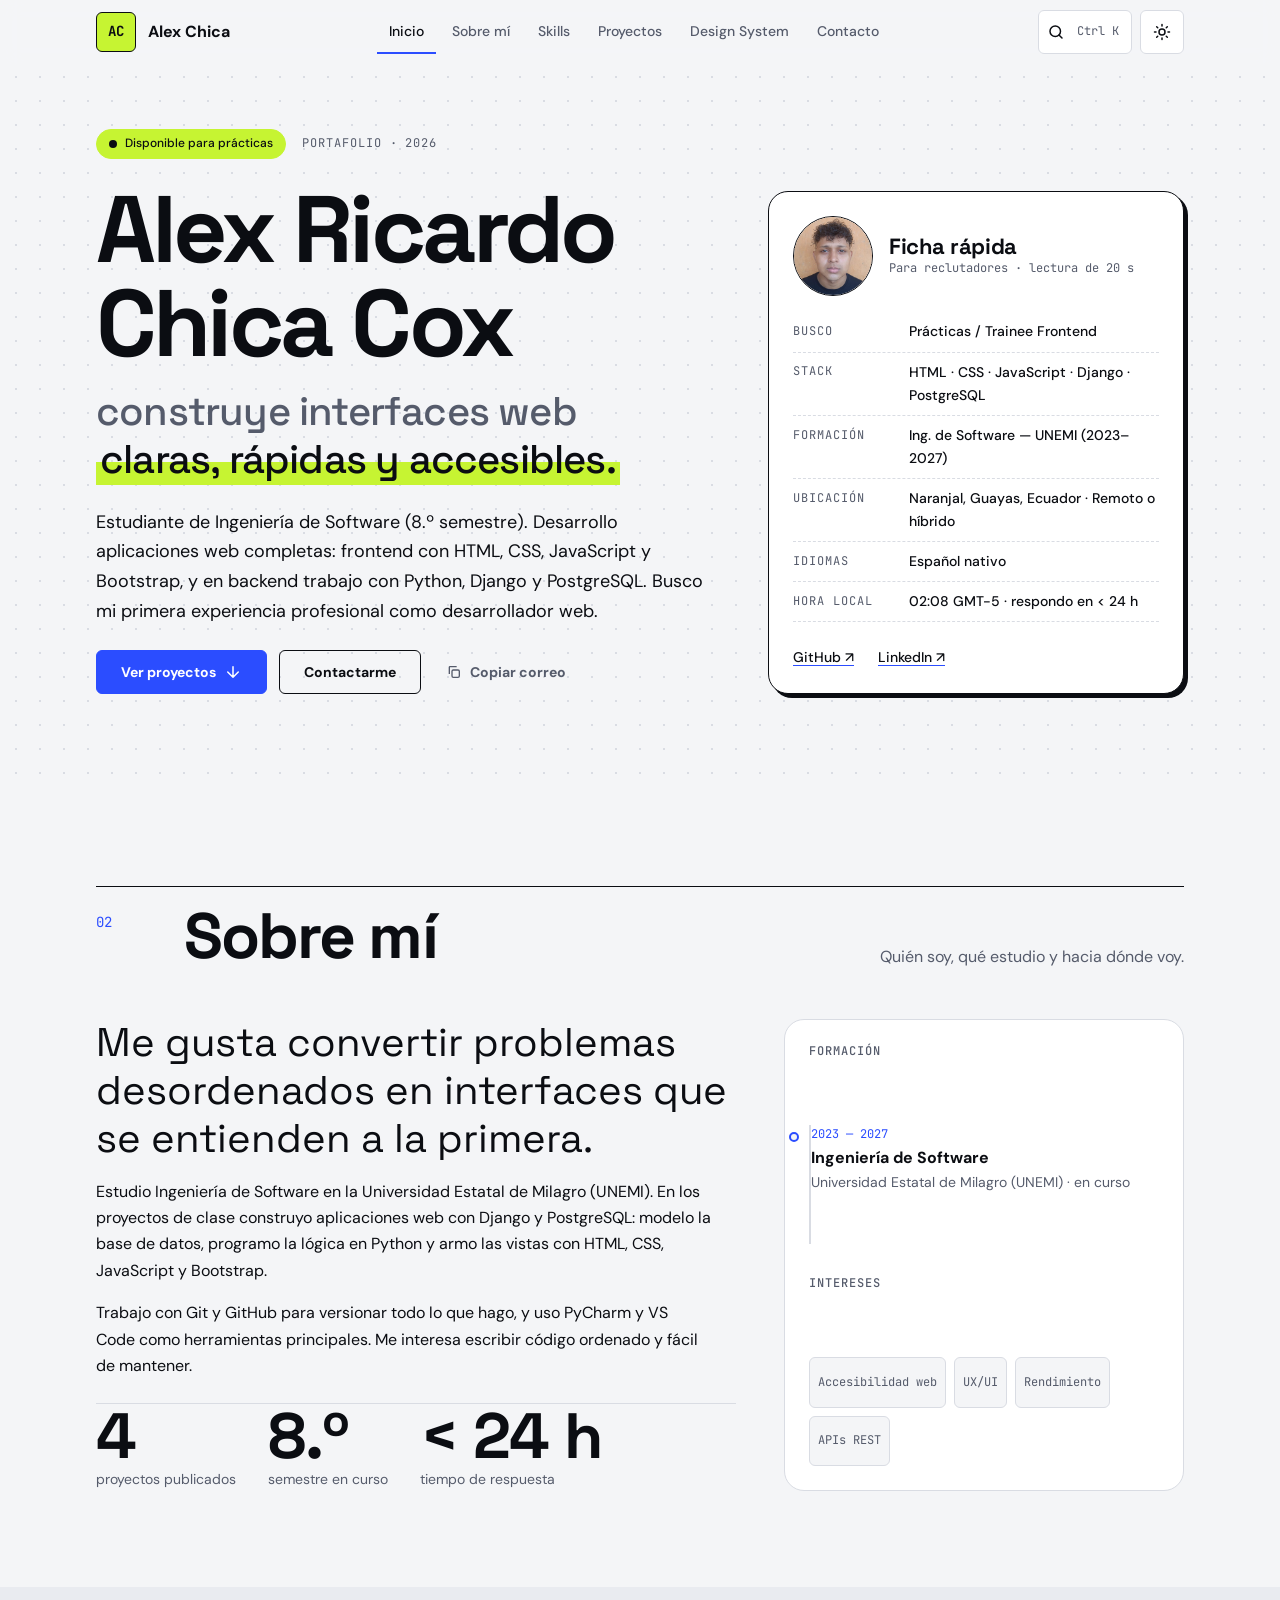
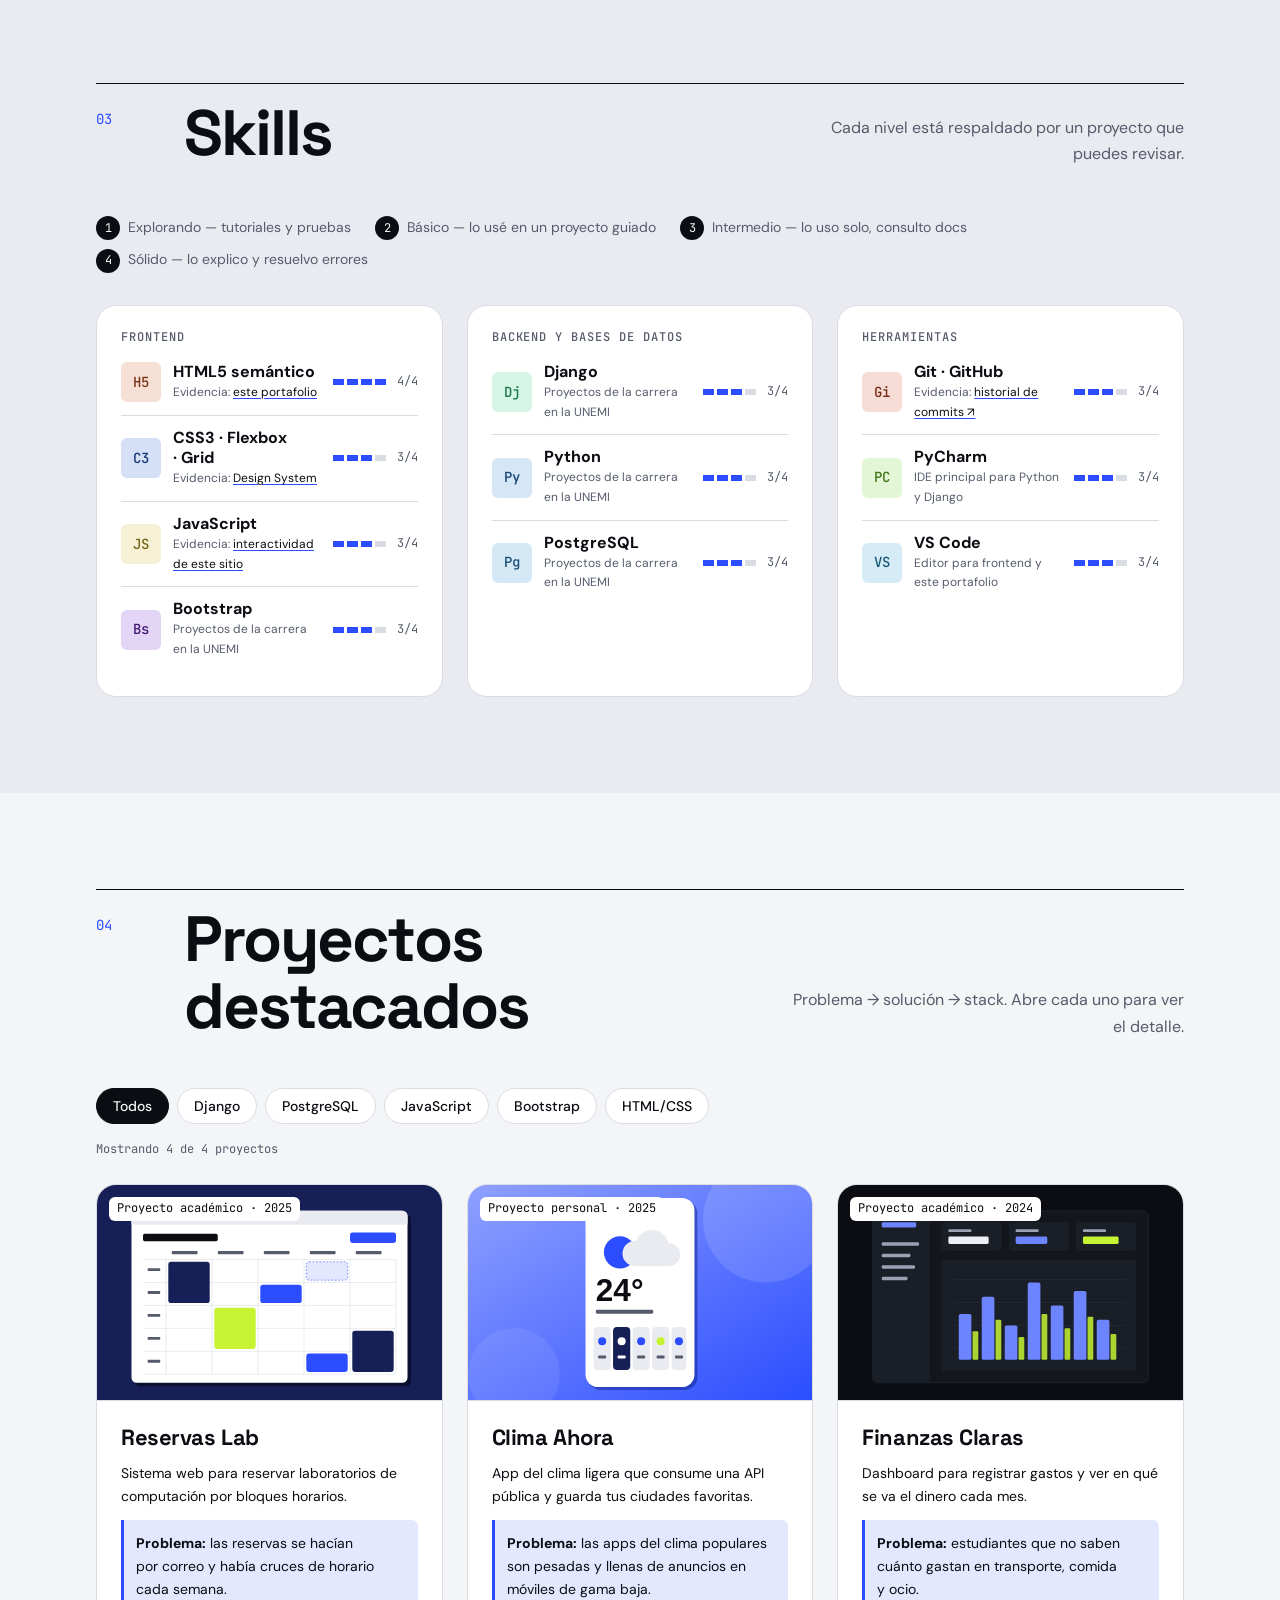
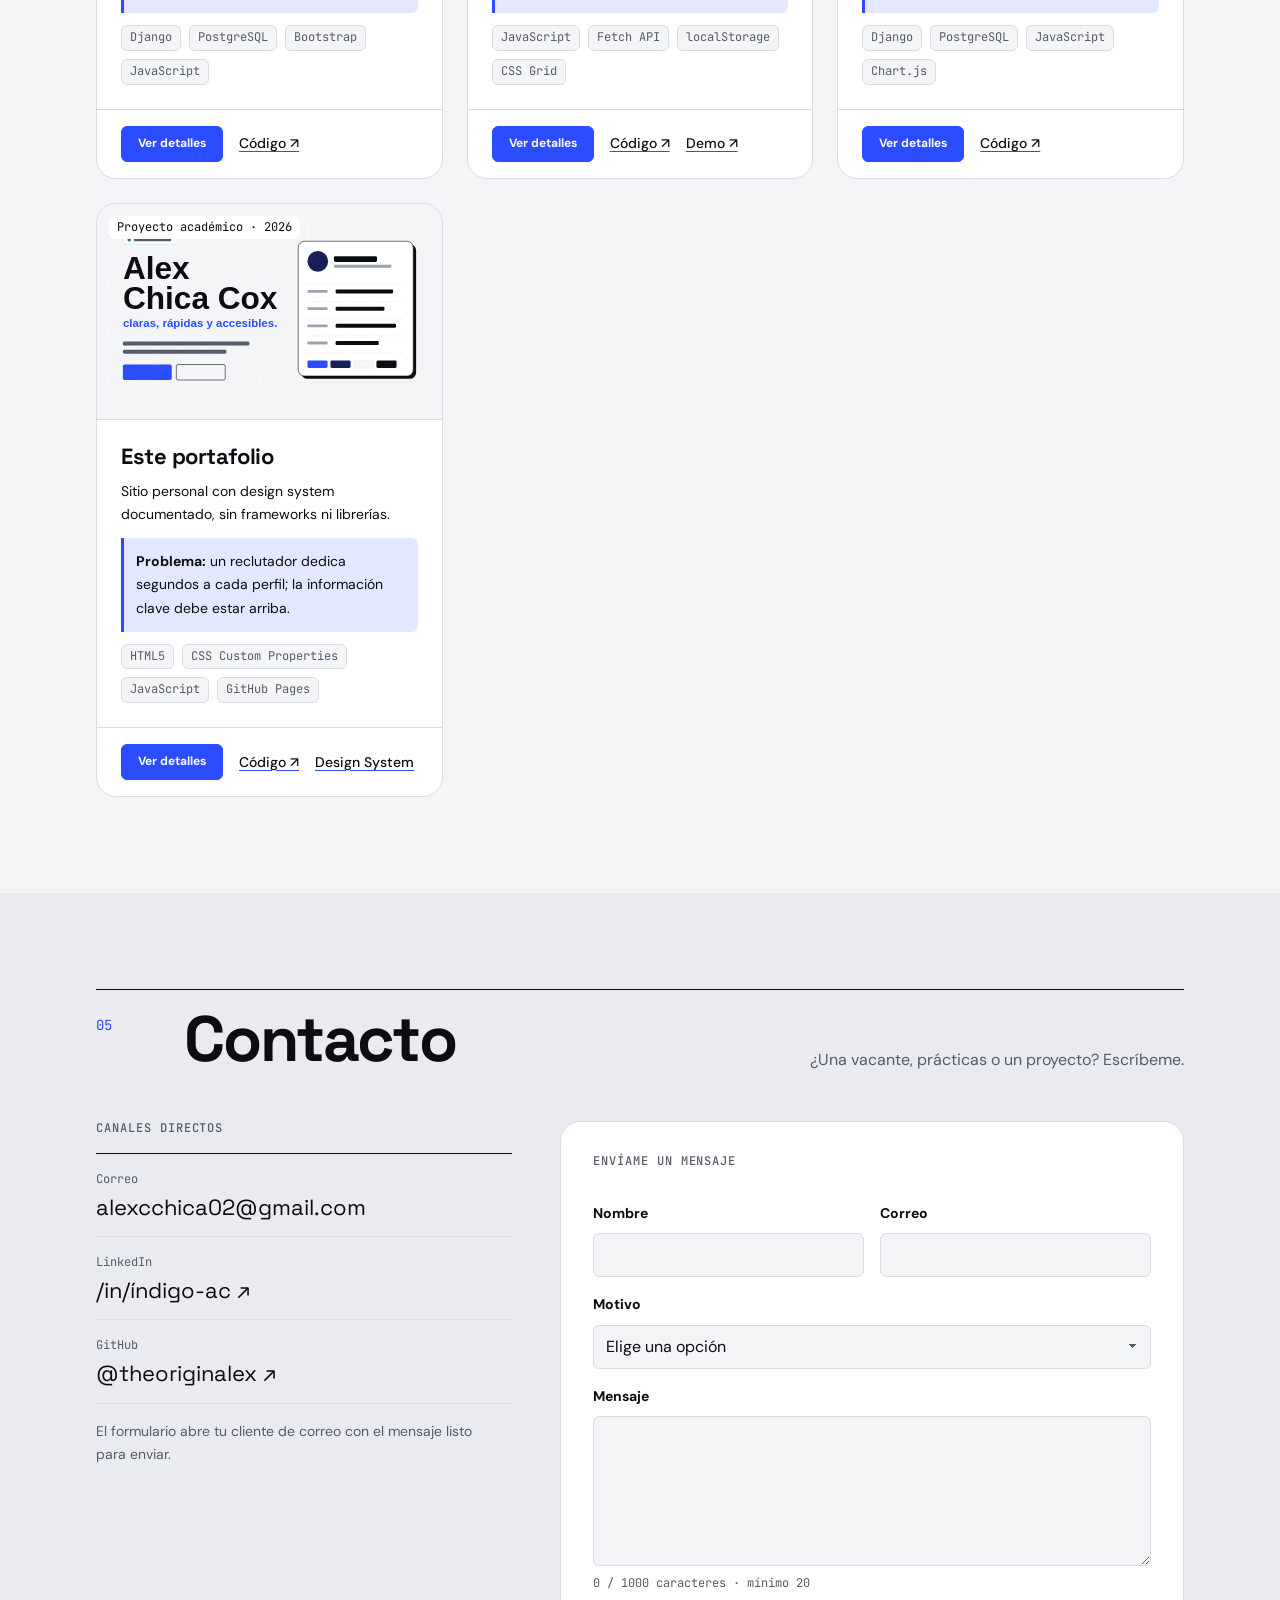
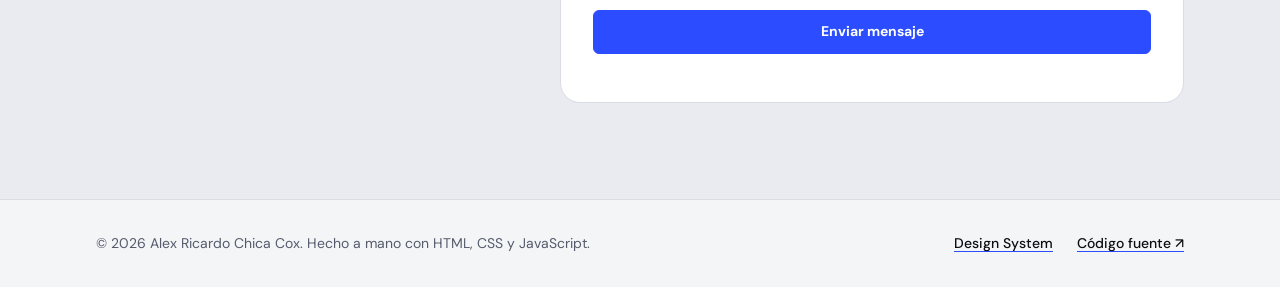
==== commit 0eb8f3b2: "Foto de perfil optimizada y se quita el certificado" ====
--- a/index.html
+++ b/index.html
@@ -99,7 +99,7 @@
         <aside class="spec-card" aria-labelledby="spec-title">
           <header class="spec-card__header">
             <figure class="spec-card__avatar">
-              <img src="assets/img/avatar.svg" alt="Avatar de Alex Ricardo Chica Cox" width="96" height="96">
+              <img src="assets/img/alex-chica.jpg" alt="Fotografía de Alex Ricardo Chica Cox" width="480" height="480">
             </figure>
             <div>
               <h2 class="spec-card__title" id="spec-title">Ficha rápida</h2>
@@ -180,11 +180,6 @@
                 <p class="timeline__date">2023 — 2027</p>
                 <p class="timeline__what">Ingeniería de Software</p>
                 <p class="timeline__where">Universidad Estatal de Milagro (UNEMI) · en curso</p>
-              </li>
-              <li class="timeline__item">
-                <p class="timeline__date">2025</p>
-                <p class="timeline__what">Responsive Web Design</p>
-                <p class="timeline__where">freeCodeCamp · certificación</p>
               </li>
             </ol>
 
--- a/css/tokens.css
+++ b/css/tokens.css
@@ -90,7 +90,7 @@
   --header-height: 4rem;
   --tap-target: 2.75rem;
   --measure: 65ch;
-  --avatar-size: 4rem;
+  --avatar-size: 5rem;
   --icon-tile-size: 2.5rem;
 
   /* Íconos de skills: el tono (--skill-hue) lo define cada skill,
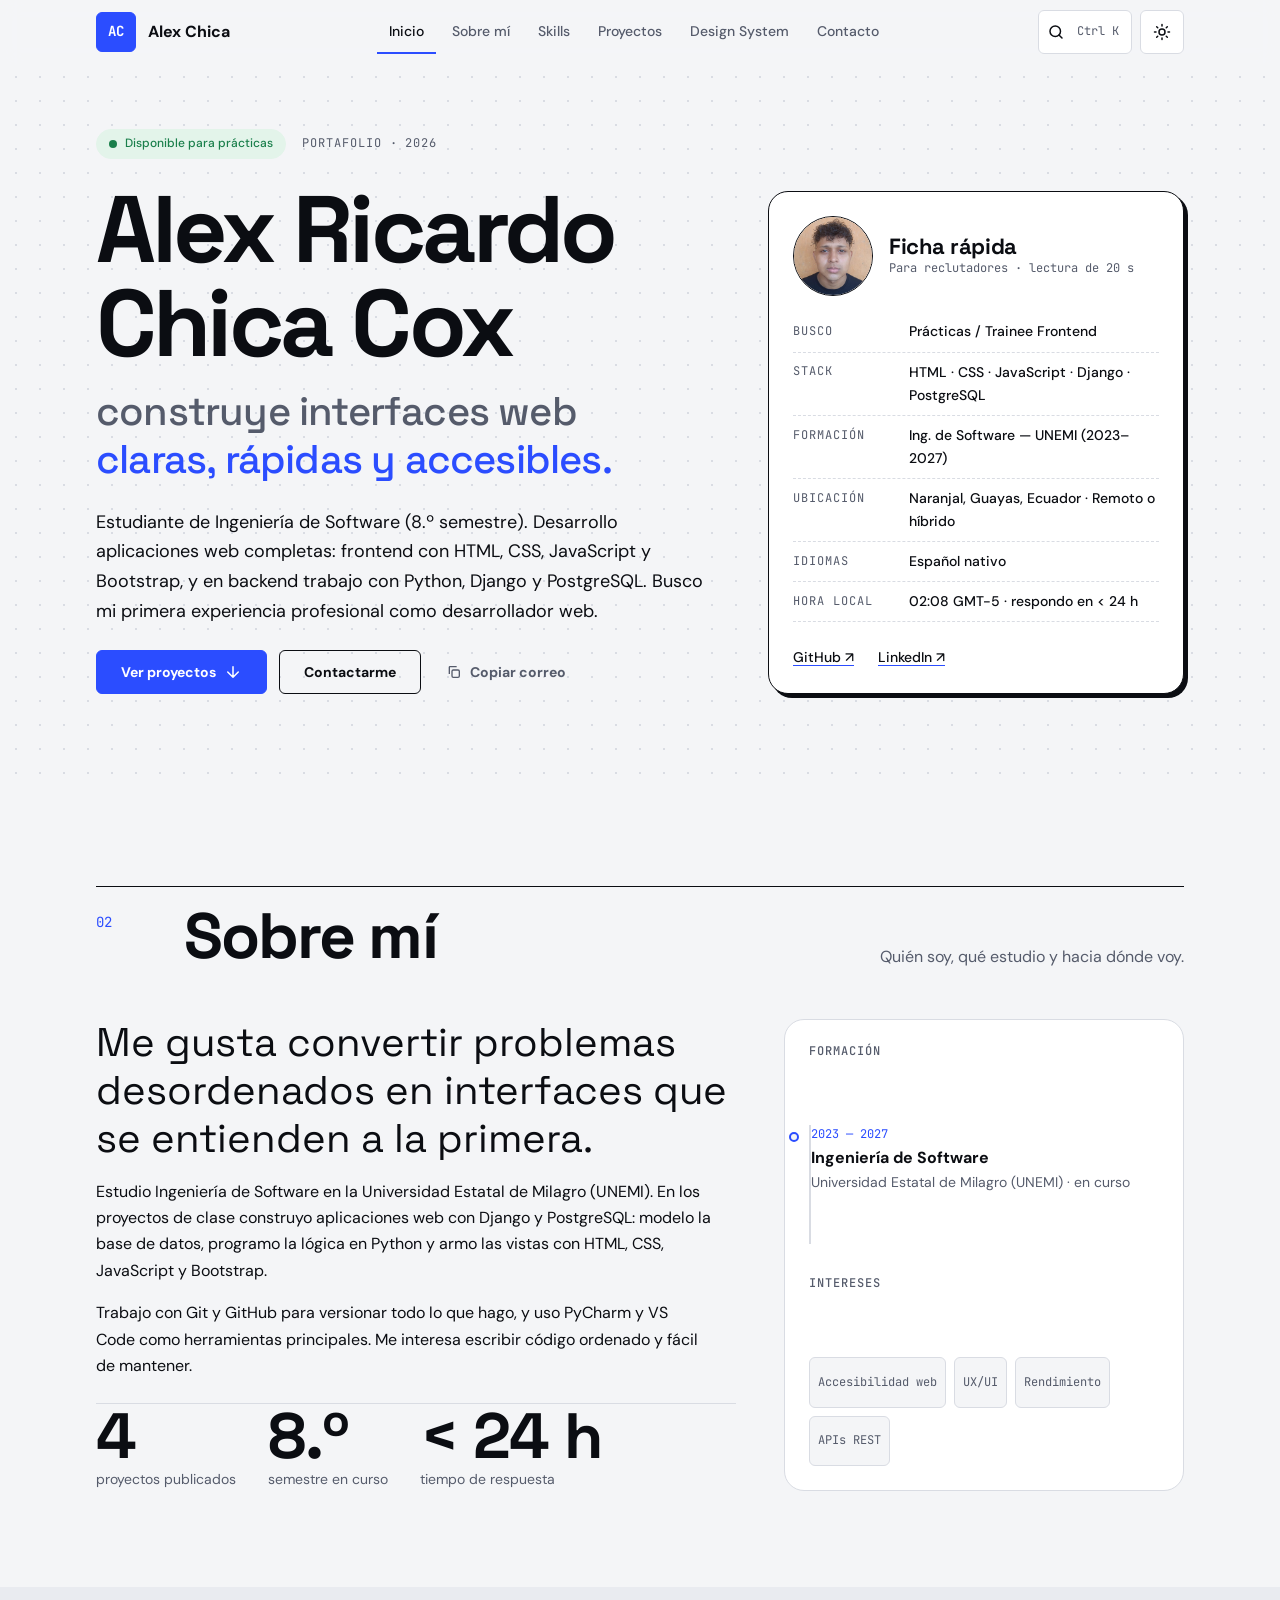
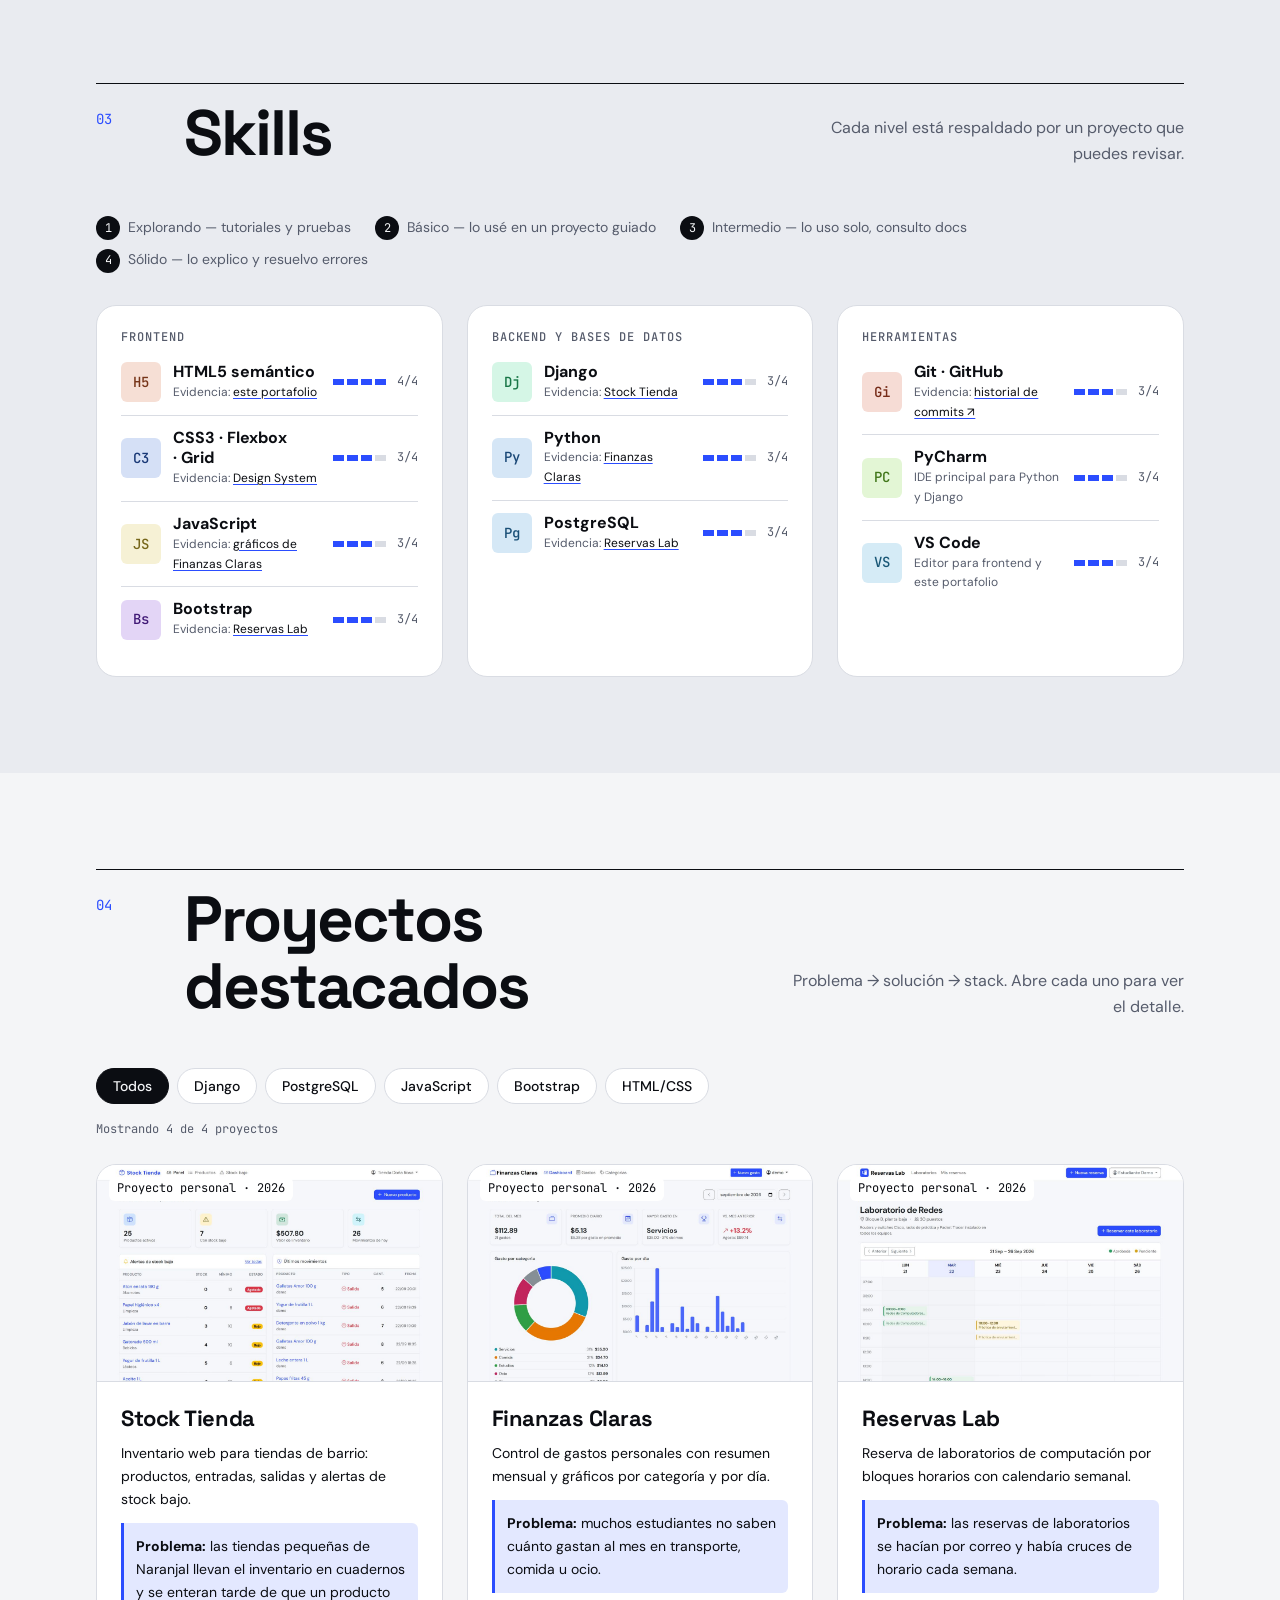
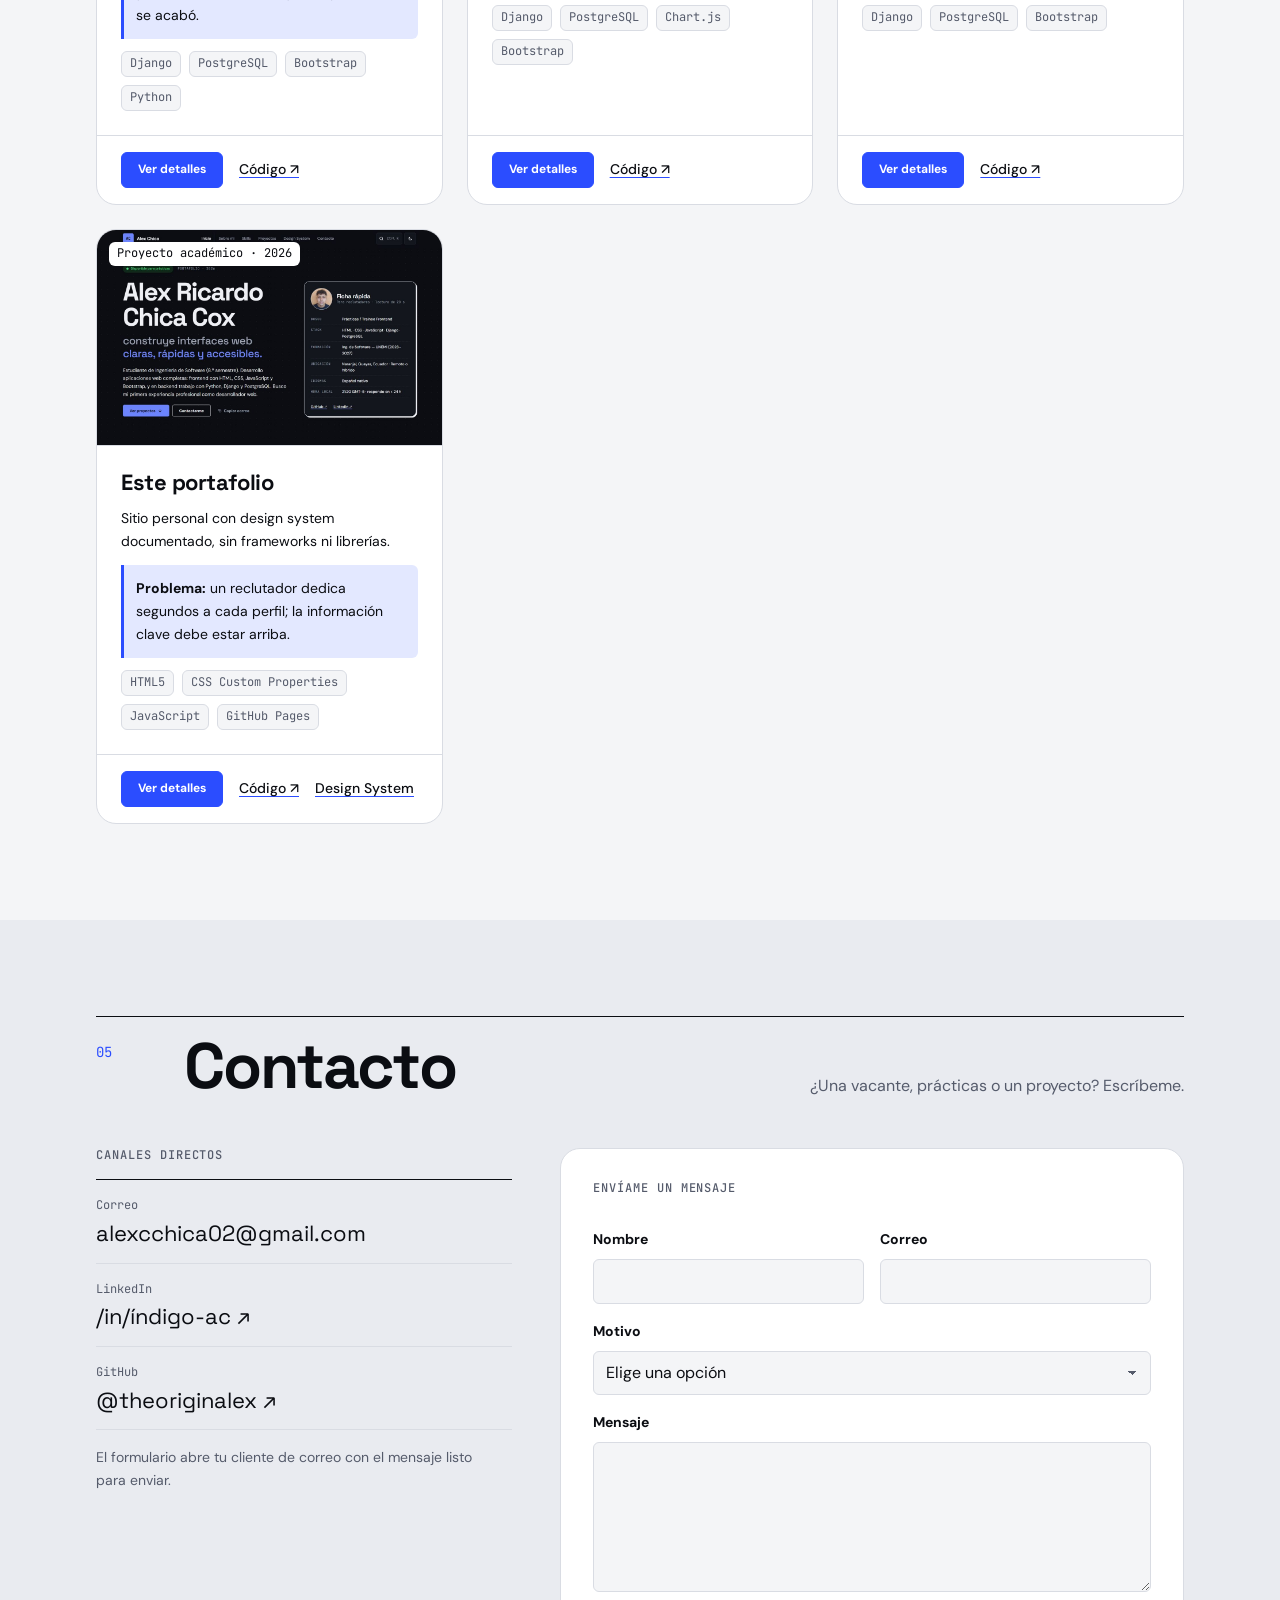
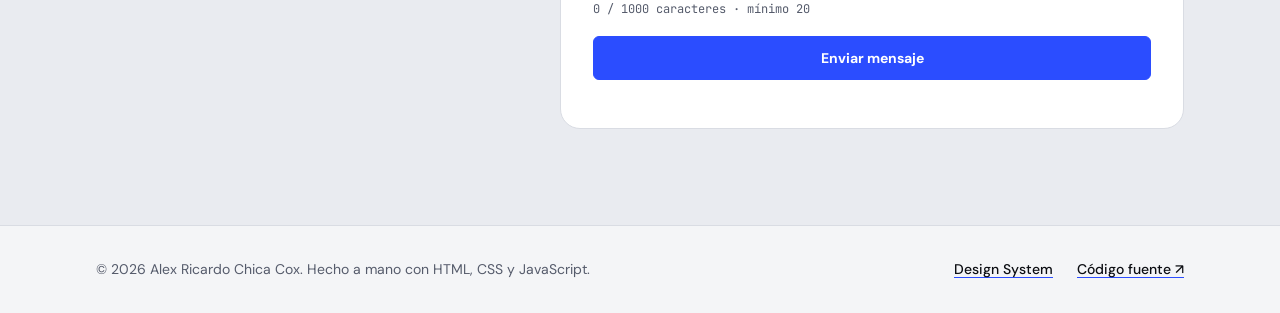
==== commit d319fd79: "Proyectos reales en Django: Stock Tienda, Finanzas Claras y Reservas Lab" ====
--- a/index.html
+++ b/index.html
@@ -238,7 +238,7 @@
                 <span class="skill__icon" style="--skill-hue: 50" aria-hidden="true">JS</span>
                 <div class="skill__body">
                   <p class="skill__name">JavaScript</p>
-                  <p class="skill__proof">Evidencia: <a href="#proyecto-portafolio">interactividad de este sitio</a></p>
+                  <p class="skill__proof">Evidencia: <a href="#proyecto-finanzas">gráficos de Finanzas Claras</a></p>
                 </div>
                 <span class="level" data-level="3"><span class="visually-hidden">Nivel 3 de 4: intermedio</span></span>
               </li>
@@ -246,7 +246,7 @@
                 <span class="skill__icon" style="--skill-hue: 265" aria-hidden="true">Bs</span>
                 <div class="skill__body">
                   <p class="skill__name">Bootstrap</p>
-                  <p class="skill__proof">Proyectos de la carrera en la UNEMI</p>
+                  <p class="skill__proof">Evidencia: <a href="#proyecto-reservas">Reservas Lab</a></p>
                 </div>
                 <span class="level" data-level="3"><span class="visually-hidden">Nivel 3 de 4: intermedio</span></span>
               </li>
@@ -260,7 +260,7 @@
                 <span class="skill__icon" style="--skill-hue: 150" aria-hidden="true">Dj</span>
                 <div class="skill__body">
                   <p class="skill__name">Django</p>
-                  <p class="skill__proof">Proyectos de la carrera en la UNEMI</p>
+                  <p class="skill__proof">Evidencia: <a href="#proyecto-stock">Stock Tienda</a></p>
                 </div>
                 <span class="level" data-level="3"><span class="visually-hidden">Nivel 3 de 4: intermedio</span></span>
               </li>
@@ -268,7 +268,7 @@
                 <span class="skill__icon" style="--skill-hue: 210" aria-hidden="true">Py</span>
                 <div class="skill__body">
                   <p class="skill__name">Python</p>
-                  <p class="skill__proof">Proyectos de la carrera en la UNEMI</p>
+                  <p class="skill__proof">Evidencia: <a href="#proyecto-finanzas">Finanzas Claras</a></p>
                 </div>
                 <span class="level" data-level="3"><span class="visually-hidden">Nivel 3 de 4: intermedio</span></span>
               </li>
@@ -276,7 +276,7 @@
                 <span class="skill__icon" style="--skill-hue: 205" aria-hidden="true">Pg</span>
                 <div class="skill__body">
                   <p class="skill__name">PostgreSQL</p>
-                  <p class="skill__proof">Proyectos de la carrera en la UNEMI</p>
+                  <p class="skill__proof">Evidencia: <a href="#proyecto-reservas">Reservas Lab</a></p>
                 </div>
                 <span class="level" data-level="3"><span class="visually-hidden">Nivel 3 de 4: intermedio</span></span>
               </li>
@@ -336,20 +336,87 @@
         <p class="filter-status" aria-live="polite" data-filter-status>Mostrando 4 de 4 proyectos</p>
 
         <div class="projects-grid" data-projects>
-          <article class="project-card" id="proyecto-reservas" data-tags="django postgresql bootstrap javascript">
+          <article class="project-card" id="proyecto-stock" data-tags="django postgresql bootstrap">
             <figure class="project-card__media">
-              <img src="assets/img/project-reservas.svg" alt="Captura del calendario semanal de Reservas Lab con bloques de horario ocupados" width="1200" height="750" loading="lazy">
-              <figcaption class="project-card__caption">Proyecto académico · 2025</figcaption>
+              <img src="assets/img/proyecto-stock.jpg" alt="Panel de Stock Tienda con indicadores de inventario, alertas de stock bajo y últimos movimientos" width="1200" height="750" loading="lazy">
+              <figcaption class="project-card__caption">Proyecto personal · 2026</figcaption>
             </figure>
             <div class="project-card__body">
-              <h3 class="project-card__title">Reservas Lab</h3>
-              <p class="project-card__desc">Sistema web para reservar laboratorios de computación por bloques horarios.</p>
-              <p class="project-card__problem"><strong>Problema:</strong> las reservas se hacían por correo y había cruces de horario cada semana.</p>
+              <h3 class="project-card__title">Stock Tienda</h3>
+              <p class="project-card__desc">Inventario web para tiendas de barrio: productos, entradas, salidas y alertas de stock bajo.</p>
+              <p class="project-card__problem"><strong>Problema:</strong> las tiendas pequeñas de Naranjal llevan el inventario en cuadernos y se enteran tarde de que un producto se acabó.</p>
               <ul class="tag-list" aria-label="Tecnologías">
                 <li class="tag">Django</li>
                 <li class="tag">PostgreSQL</li>
                 <li class="tag">Bootstrap</li>
-                <li class="tag">JavaScript</li>
+                <li class="tag">Python</li>
+              </ul>
+            </div>
+            <footer class="project-card__footer">
+              <button class="button button--small button--primary" type="button" data-project-open>Ver detalles</button>
+              <a class="text-link" href="https://github.com/theoriginalex/stock-tienda" target="_blank" rel="noopener noreferrer">Código ↗</a>
+            </footer>
+            <template data-project-details>
+              <h3>La solución</h3>
+              <p>Aplicación Django donde el stock solo cambia mediante movimientos de entrada o salida. Cada movimiento se guarda dentro de una transacción y una salida mayor al stock disponible se rechaza con un mensaje claro.</p>
+              <h3>Funcionalidades</h3>
+              <ul>
+                <li>Panel con productos activos, stock bajo, valor del inventario y movimientos del día.</li>
+                <li>Búsqueda por nombre o código, filtro por categoría y por stock bajo, con paginación.</li>
+                <li>Historial de movimientos por producto y estados OK / Bajo / Agotado.</li>
+                <li>14 pruebas automatizadas con el framework de tests de Django.</li>
+              </ul>
+              <h3>Qué aprendí</h3>
+              <p>Usar transacciones y expresiones F() para evitar errores de concurrencia en el stock, y restricciones a nivel de base de datos.</p>
+            </template>
+          </article>
+          <article class="project-card" id="proyecto-finanzas" data-tags="django postgresql bootstrap javascript">
+            <figure class="project-card__media">
+              <img src="assets/img/proyecto-finanzas.jpg" alt="Dashboard de Finanzas Claras con total del mes, gráfico de dona por categoría y gráfico de barras de gasto diario" width="1200" height="750" loading="lazy">
+              <figcaption class="project-card__caption">Proyecto personal · 2026</figcaption>
+            </figure>
+            <div class="project-card__body">
+              <h3 class="project-card__title">Finanzas Claras</h3>
+              <p class="project-card__desc">Control de gastos personales con resumen mensual y gráficos por categoría y por día.</p>
+              <p class="project-card__problem"><strong>Problema:</strong> muchos estudiantes no saben cuánto gastan al mes en transporte, comida u ocio.</p>
+              <ul class="tag-list" aria-label="Tecnologías">
+                <li class="tag">Django</li>
+                <li class="tag">PostgreSQL</li>
+                <li class="tag">Chart.js</li>
+                <li class="tag">Bootstrap</li>
+              </ul>
+            </div>
+            <footer class="project-card__footer">
+              <button class="button button--small button--primary" type="button" data-project-open>Ver detalles</button>
+              <a class="text-link" href="https://github.com/theoriginalex/finanzas-claras" target="_blank" rel="noopener noreferrer">Código ↗</a>
+            </footer>
+            <template data-project-details>
+              <h3>La solución</h3>
+              <p>Aplicación Django con registro de usuarios; cada persona ve solo sus propios gastos. El dashboard calcula los totales con agregaciones del ORM y los muestra con Chart.js.</p>
+              <h3>Funcionalidades</h3>
+              <ul>
+                <li>Registro e inicio de sesión; al crear la cuenta se generan categorías por defecto.</li>
+                <li>Dashboard mensual: total, promedio diario, categoría con más gasto y comparación con el mes anterior.</li>
+                <li>CRUD de gastos y categorías con filtros por mes y categoría.</li>
+                <li>19 pruebas automatizadas, incluida la protección de datos entre usuarios.</li>
+              </ul>
+              <h3>Qué aprendí</h3>
+              <p>Agregaciones con Sum, Avg y TruncDay, cómo pasar datos de Django a JavaScript de forma segura con json_script, y filtrar siempre por el usuario autenticado.</p>
+            </template>
+          </article>
+          <article class="project-card" id="proyecto-reservas" data-tags="django postgresql bootstrap">
+            <figure class="project-card__media">
+              <img src="assets/img/proyecto-reservas.jpg" alt="Calendario semanal de Reservas Lab con bloques de reservas aprobadas y pendientes en el Laboratorio de Redes" width="1200" height="750" loading="lazy">
+              <figcaption class="project-card__caption">Proyecto personal · 2026</figcaption>
+            </figure>
+            <div class="project-card__body">
+              <h3 class="project-card__title">Reservas Lab</h3>
+              <p class="project-card__desc">Reserva de laboratorios de computación por bloques horarios con calendario semanal.</p>
+              <p class="project-card__problem"><strong>Problema:</strong> las reservas de laboratorios se hacían por correo y había cruces de horario cada semana.</p>
+              <ul class="tag-list" aria-label="Tecnologías">
+                <li class="tag">Django</li>
+                <li class="tag">PostgreSQL</li>
+                <li class="tag">Bootstrap</li>
               </ul>
             </div>
             <footer class="project-card__footer">
@@ -358,78 +425,21 @@
             </footer>
             <template data-project-details>
               <h3>La solución</h3>
-              <p>Aplicación Django con validación de choques de horario en el modelo, base de datos PostgreSQL y un calendario semanal con Bootstrap y JavaScript. Los administradores aprueban o rechazan solicitudes desde un panel.</p>
-              <h3>Mi rol</h3>
-              <p>Equipo de 3. Me encargué de los modelos, las vistas de reserva y la interfaz.</p>
-              <h3>Resultado / aprendizaje</h3>
-              <p>Cero reservas duplicadas en las pruebas con el curso. Aprendí a modelar relaciones en PostgreSQL con el ORM de Django y a validar datos en el servidor.</p>
+              <p>Aplicación Django que valida en el modelo que una reserva no se cruce con otra del mismo laboratorio, y muestra la disponibilidad en un calendario semanal de lunes a sábado.</p>
+              <h3>Funcionalidades</h3>
+              <ul>
+                <li>Calendario semanal por laboratorio con navegación entre semanas.</li>
+                <li>Validación de cruces de horario, horario permitido y fechas pasadas.</li>
+                <li>Sección "Mis reservas" para cancelar, y aprobación de reservas desde el admin de Django.</li>
+                <li>18 pruebas automatizadas de validaciones y vistas.</li>
+              </ul>
+              <h3>Qué aprendí</h3>
+              <p>Validaciones de negocio en el método clean() del modelo, consultas de solapamiento de horarios y personalizar el admin de Django con acciones.</p>
             </template>
           </article>
-
-          <article class="project-card" id="proyecto-clima" data-tags="javascript">
-            <figure class="project-card__media">
-              <img src="assets/img/project-clima.svg" alt="Pantalla de Clima Ahora mostrando la temperatura actual y el pronóstico de cinco días" width="1200" height="750" loading="lazy">
-              <figcaption class="project-card__caption">Proyecto personal · 2025</figcaption>
-            </figure>
-            <div class="project-card__body">
-              <h3 class="project-card__title">Clima Ahora</h3>
-              <p class="project-card__desc">App del clima ligera que consume una API pública y guarda tus ciudades favoritas.</p>
-              <p class="project-card__problem"><strong>Problema:</strong> las apps del clima populares son pesadas y llenas de anuncios en móviles de gama baja.</p>
-              <ul class="tag-list" aria-label="Tecnologías">
-                <li class="tag">JavaScript</li>
-                <li class="tag">Fetch API</li>
-                <li class="tag">localStorage</li>
-                <li class="tag">CSS Grid</li>
-              </ul>
-            </div>
-            <footer class="project-card__footer">
-              <button class="button button--small button--primary" type="button" data-project-open>Ver detalles</button>
-              <a class="text-link" href="https://github.com/theoriginalex/clima-ahora" target="_blank" rel="noopener noreferrer">Código ↗</a>
-              <a class="text-link" href="https://theoriginalex.github.io/clima-ahora/" target="_blank" rel="noopener noreferrer">Demo ↗</a>
-            </footer>
-            <template data-project-details>
-              <h3>La solución</h3>
-              <p>Una página de menos de 50 KB que pide la ubicación, consulta la API de OpenWeather y cachea la última respuesta para mostrarla sin conexión.</p>
-              <h3>Mi rol</h3>
-              <p>Proyecto individual: diseño, desarrollo y despliegue en GitHub Pages.</p>
-              <h3>Resultado / aprendizaje</h3>
-              <p>Aprendí a manejar promesas, estados de carga y error, y a no exponer claves de API en el cliente.</p>
-            </template>
-          </article>
-
-          <article class="project-card" id="proyecto-finanzas" data-tags="django postgresql javascript">
-            <figure class="project-card__media">
-              <img src="assets/img/project-finanzas.svg" alt="Dashboard de Finanzas Claras con gráfico de barras de gastos mensuales por categoría" width="1200" height="750" loading="lazy">
-              <figcaption class="project-card__caption">Proyecto académico · 2024</figcaption>
-            </figure>
-            <div class="project-card__body">
-              <h3 class="project-card__title">Finanzas Claras</h3>
-              <p class="project-card__desc">Dashboard para registrar gastos y ver en qué se va el dinero cada mes.</p>
-              <p class="project-card__problem"><strong>Problema:</strong> estudiantes que no saben cuánto gastan en transporte, comida y ocio.</p>
-              <ul class="tag-list" aria-label="Tecnologías">
-                <li class="tag">Django</li>
-                <li class="tag">PostgreSQL</li>
-                <li class="tag">JavaScript</li>
-                <li class="tag">Chart.js</li>
-              </ul>
-            </div>
-            <footer class="project-card__footer">
-              <button class="button button--small button--primary" type="button" data-project-open>Ver detalles</button>
-              <a class="text-link" href="https://github.com/theoriginalex/finanzas-claras" target="_blank" rel="noopener noreferrer">Código ↗</a>
-            </footer>
-            <template data-project-details>
-              <h3>La solución</h3>
-              <p>Aplicación Django con inicio de sesión, CRUD de gastos por categoría y gráficos mensuales con Chart.js.</p>
-              <h3>Mi rol</h3>
-              <p>Equipo de 2. Diseñé el modelo de datos y las vistas del dashboard.</p>
-              <h3>Resultado / aprendizaje</h3>
-              <p>Primera vez separando rutas, plantillas y acceso a datos. Entendí por qué conviene validar tanto en cliente como en servidor.</p>
-            </template>
-          </article>
-
           <article class="project-card" id="proyecto-portafolio" data-tags="html-css javascript">
             <figure class="project-card__media">
-              <img src="assets/img/project-portafolio.svg" alt="Vista del portafolio con la ficha rápida para reclutadores y la paleta de colores" width="1200" height="750" loading="lazy">
+              <img src="assets/img/proyecto-portafolio.jpg" alt="Vista del portafolio con la presentación de Alex Chica y la ficha rápida para reclutadores" width="1200" height="750" loading="lazy">
               <figcaption class="project-card__caption">Proyecto académico · 2026</figcaption>
             </figure>
             <div class="project-card__body">
@@ -450,11 +460,16 @@
             </footer>
             <template data-project-details>
               <h3>La solución</h3>
-              <p>Una sola página con una "ficha rápida" arriba, skills vinculadas a evidencia y un design system basado en variables CSS que documenta cada componente.</p>
-              <h3>Mi rol</h3>
-              <p>Proyecto individual: boceto, diseño, desarrollo, pruebas y publicación.</p>
-              <h3>Resultado / aprendizaje</h3>
-              <p>Aprendí a pensar en tokens de diseño, a probar accesibilidad con teclado y a trabajar con commits pequeños.</p>
+              <p>Una sola página con una ficha rápida arriba, skills vinculadas a proyectos reales y un design system basado en variables CSS que documenta cada componente.</p>
+              <h3>Funcionalidades</h3>
+              <ul>
+                <li>Tema claro y oscuro guardado en localStorage.</li>
+                <li>Filtro de proyectos, modal de detalles y paleta de comandos (Ctrl + K).</li>
+                <li>Formulario de contacto con validación.</li>
+                <li>Diseño responsive para móvil, tablet y escritorio.</li>
+              </ul>
+              <h3>Qué aprendí</h3>
+              <p>Pensar en tokens de diseño, probar la accesibilidad con teclado y trabajar con commits pequeños.</p>
             </template>
           </article>
         </div>
@@ -564,7 +579,7 @@
           <svg aria-hidden="true" viewBox="0 0 24 24" width="18" height="18"><path d="M6 6l12 12M18 6 6 18" stroke="currentColor" stroke-width="2" stroke-linecap="round"/></svg>
         </button>
       </header>
-      <img class="modal__image" src="assets/img/project-portafolio.svg" alt="" width="1200" height="750" data-modal-image>
+      <img class="modal__image" src="assets/img/proyecto-portafolio.jpg" alt="" width="1200" height="750" data-modal-image>
       <div class="modal__content" data-modal-content></div>
       <footer class="modal__footer" data-modal-links></footer>
     </article>
--- a/css/tokens.css
+++ b/css/tokens.css
@@ -7,15 +7,15 @@
 :root {
   color-scheme: light;
 
-  /* ---------- Color · tema claro (azul eléctrico + lima) ---------- */
+  /* ---------- Color · tema claro (azul eléctrico + marino) ---------- */
   --color-primary: #2b4dff;
   --color-primary-hover: #1a36d6;
   --color-primary-soft: #e3e8ff;
   --color-on-primary: #ffffff;
 
-  --color-secondary: #c6f432;
-  --color-secondary-hover: #b2dd22;
-  --color-on-secondary: #0b0d12;
+  --color-secondary: #0f1b4d;
+  --color-secondary-hover: #1a2a6c;
+  --color-on-secondary: #ffffff;
 
   --color-background: #f4f5f7;
   --color-surface: #ffffff;
@@ -26,6 +26,7 @@
   --color-border-strong: #0b0d12;
 
   --color-success: #1a7f4b;
+  --color-success-soft: #e3f4ea;
   --color-danger: #d92d20;
   --color-focus: #2b4dff;
   --color-overlay: rgb(11 13 18 / 0.55);
@@ -120,8 +121,8 @@
   --color-primary-soft: #1a2150;
   --color-on-primary: #0b0d12;
 
-  --color-secondary: #c6f432;
-  --color-secondary-hover: #d6ff5c;
+  --color-secondary: #c7d2fe;
+  --color-secondary-hover: #e0e7ff;
   --color-on-secondary: #0b0d12;
 
   --color-background: #0b0d12;
@@ -133,8 +134,9 @@
   --color-border-strong: #eef0f5;
 
   --color-success: #4ade80;
+  --color-success-soft: #10291b;
   --color-danger: #ff6b61;
-  --color-focus: #c6f432;
+  --color-focus: #8fa0ff;
   --color-overlay: rgb(0 0 0 / 0.7);
 
   --tile-saturation: 45%;
--- a/css/base.css
+++ b/css/base.css
@@ -109,8 +109,8 @@
 }
 
 ::selection {
-  background: var(--color-secondary);
-  color: var(--color-on-secondary);
+  background: var(--color-primary);
+  color: var(--color-on-primary);
 }
 
 /* ---------- Accesibilidad ---------- */
--- a/css/components.css
+++ b/css/components.css
@@ -22,8 +22,9 @@
   font-family: var(--font-mono);
   font-size: var(--text-sm);
   font-weight: var(--weight-bold);
-  background: var(--color-secondary);
-  color: var(--color-on-secondary);
+  border-color: var(--color-primary);
+  background: var(--color-primary);
+  color: var(--color-on-primary);
 }
 
 .brand__name {
@@ -238,10 +239,10 @@
   align-items: center;
   gap: var(--space-2);
   padding: var(--space-1) var(--space-3);
-  border: var(--border-width) solid var(--color-secondary);
+  border: var(--border-width) solid var(--color-success-soft);
   border-radius: var(--radius-pill);
-  background: var(--color-secondary);
-  color: var(--color-on-secondary);
+  background: var(--color-success-soft);
+  color: var(--color-success);
   font-size: var(--text-xs);
   font-weight: var(--weight-medium);
 }
@@ -250,8 +251,8 @@
   width: 0.5rem;
   aspect-ratio: 1;
   border-radius: 50%;
-  background: var(--color-on-secondary);
-  box-shadow: 0 0 0 0 var(--color-on-secondary);
+  background: var(--color-success);
+  box-shadow: 0 0 0 0 var(--color-success);
   animation: pulse 2s var(--ease-out) infinite;
 }
 
@@ -294,11 +295,7 @@
 
 .hero__role em {
   font-style: normal;
-  color: var(--color-text);
-  background: linear-gradient(transparent 55%, var(--color-secondary) 55%);
-  padding-inline: 0.1em;
-  -webkit-box-decoration-break: clone;
-  box-decoration-break: clone;
+  color: var(--color-primary);
 }
 
 .hero__lead {
@@ -982,6 +979,12 @@
   color: var(--color-primary);
 }
 
+.modal__content ul:not([class]) {
+  display: grid;
+  gap: var(--space-1);
+  padding-left: var(--space-6);
+}
+
 .modal__footer {
   display: flex;
   flex-wrap: wrap;
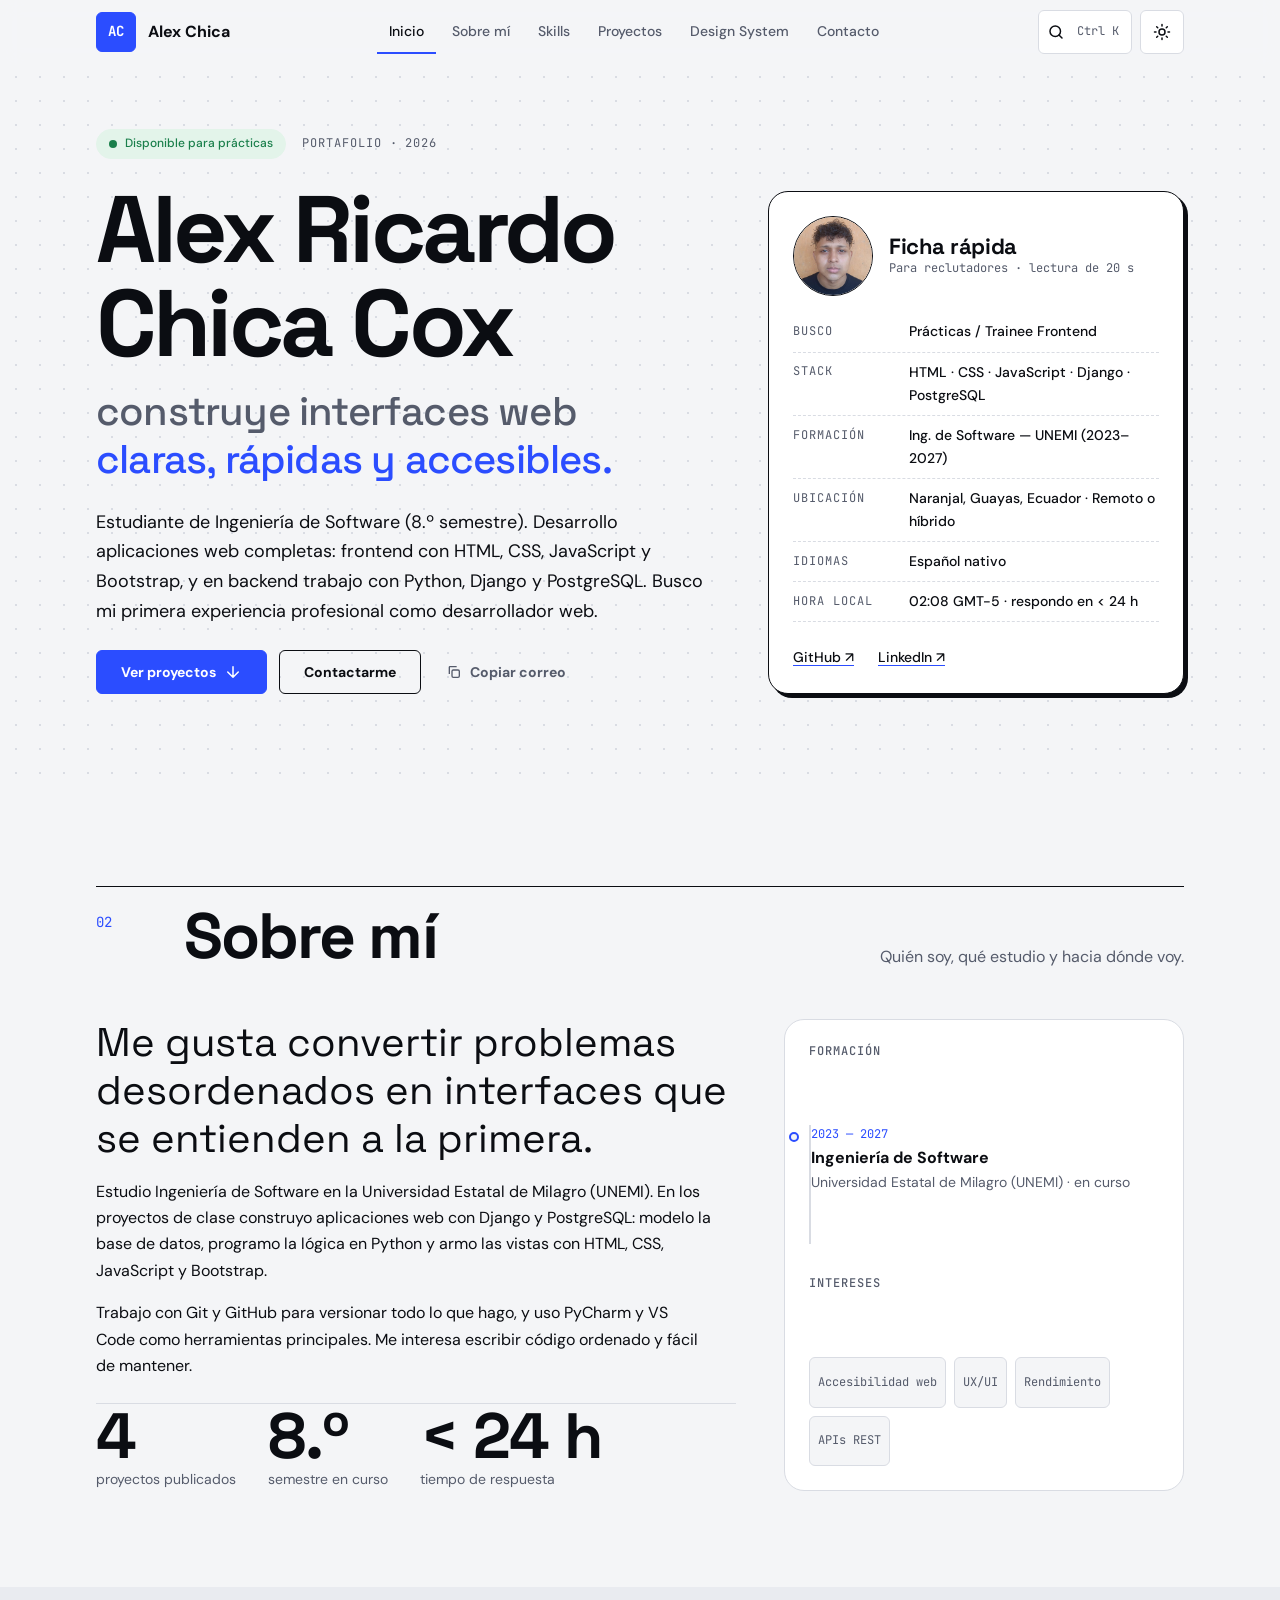
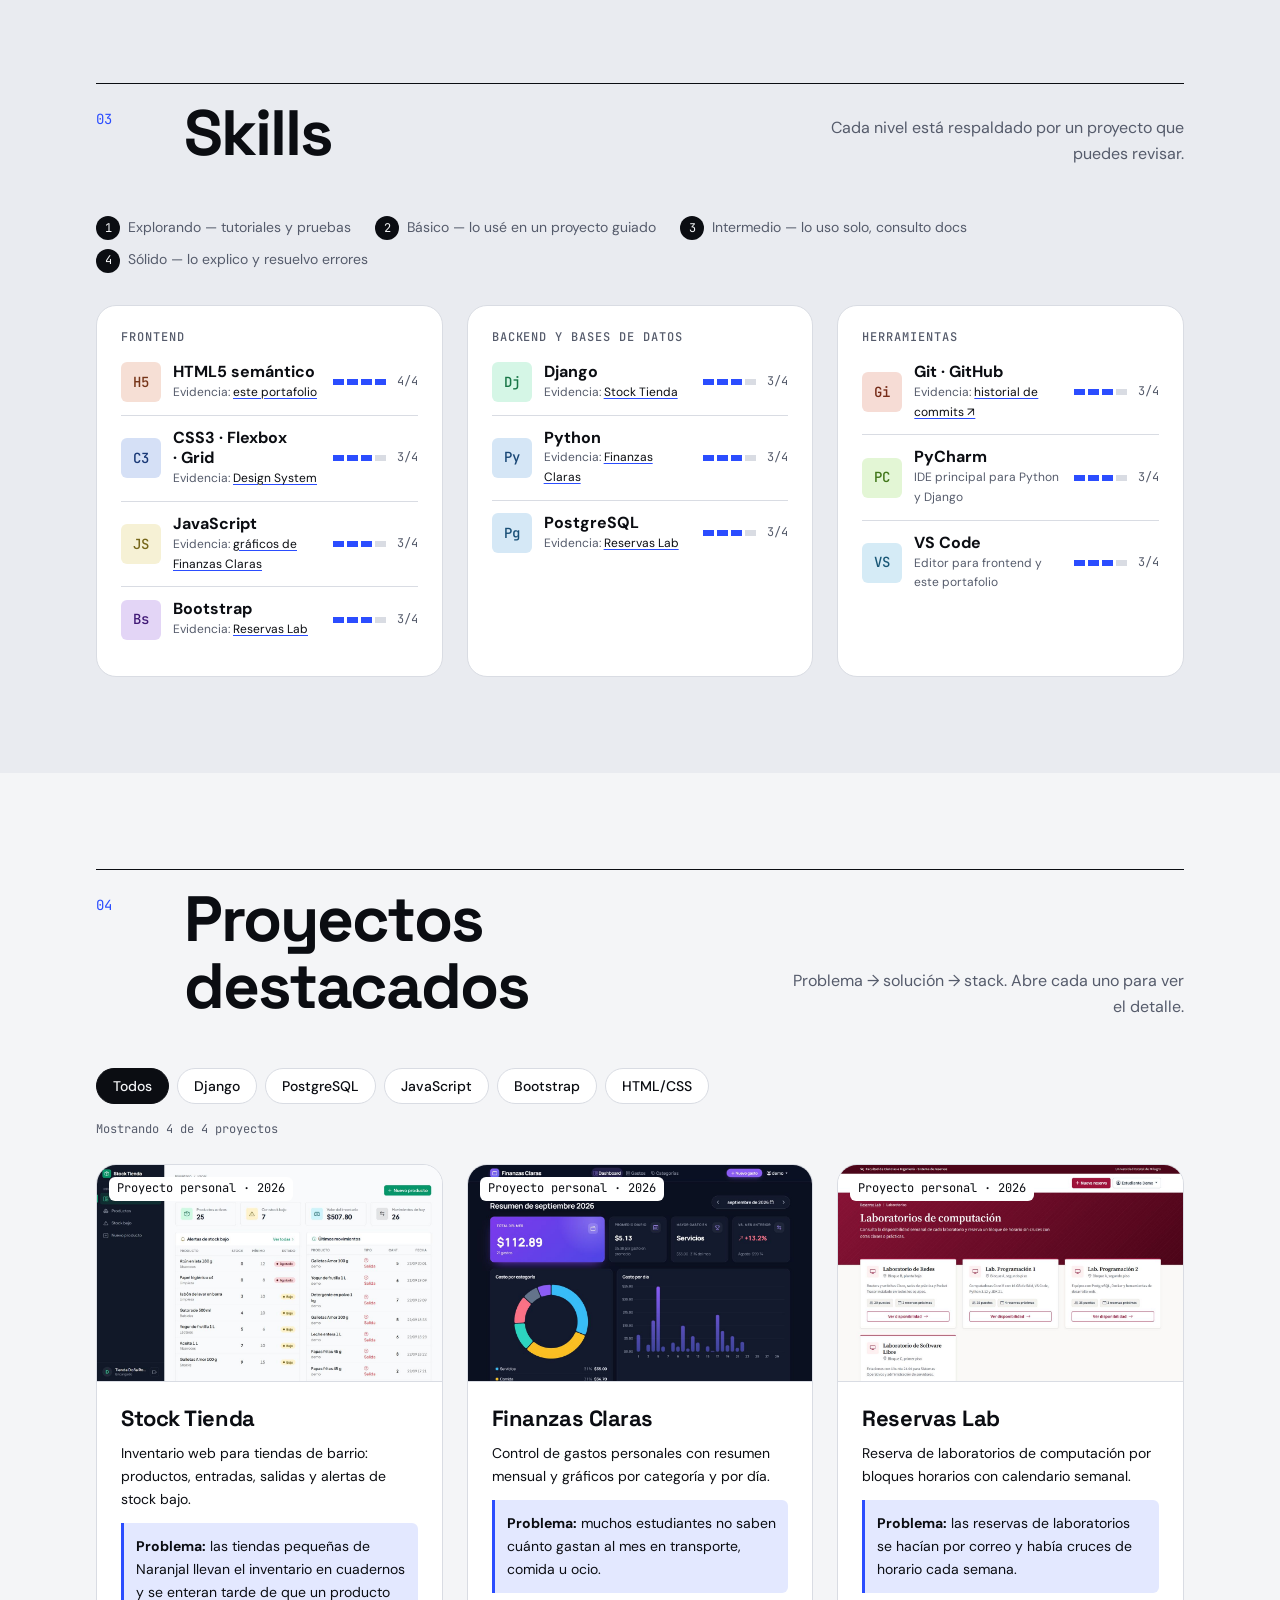
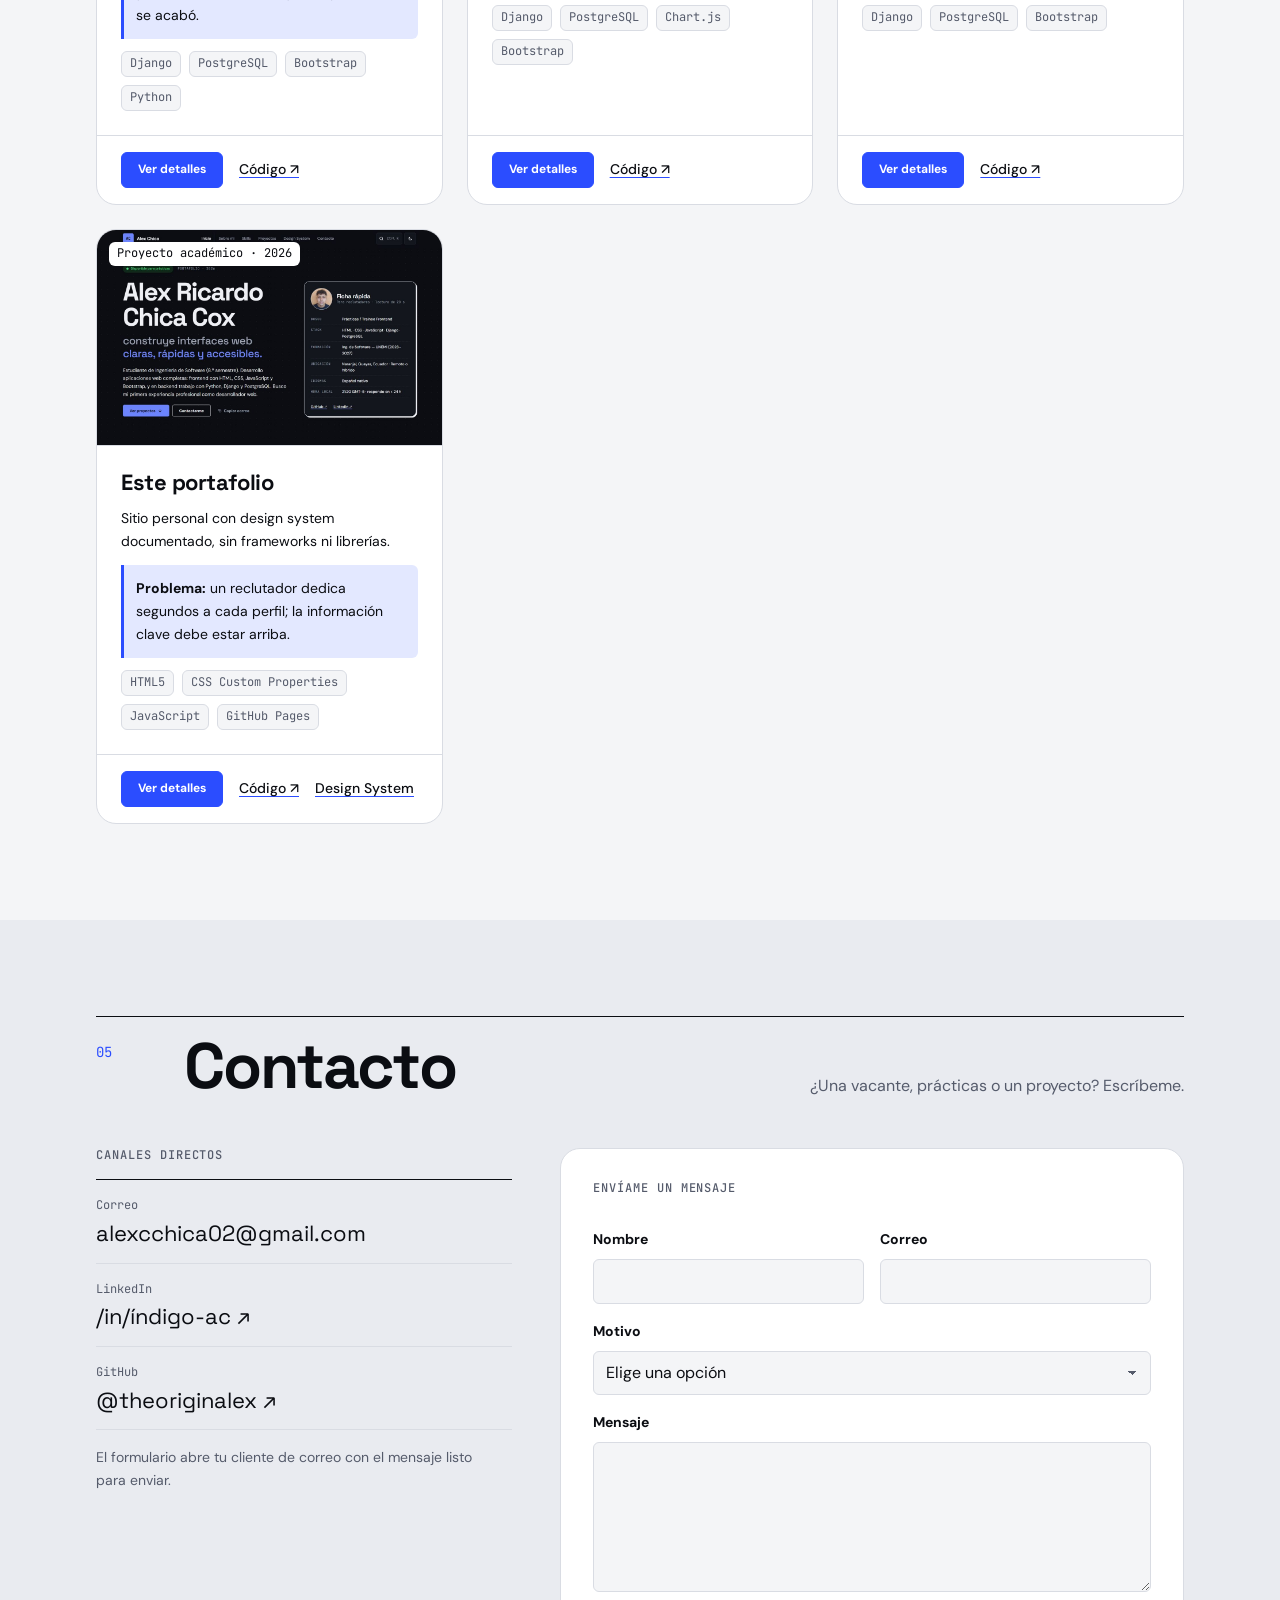
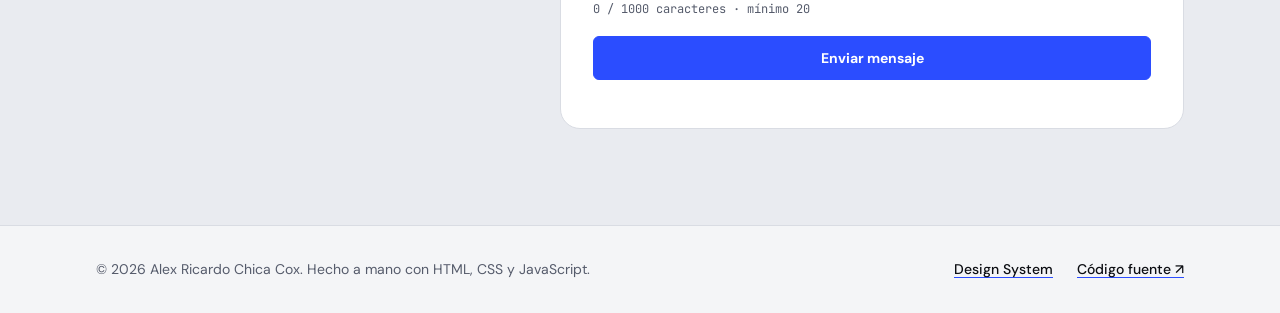
==== commit 24673f21: "Capturas de los proyectos con su nuevo diseño" ====
--- a/index.html
+++ b/index.html
@@ -354,7 +354,7 @@
             </div>
             <footer class="project-card__footer">
               <button class="button button--small button--primary" type="button" data-project-open>Ver detalles</button>
-              <a class="text-link" href="https://github.com/theoriginalex/stock-tienda" target="_blank" rel="noopener noreferrer">Código ↗</a>
+              <a class="text-link" href="https://github.com/theoriginalex/Stock-Tienda" target="_blank" rel="noopener noreferrer">Código ↗</a>
             </footer>
             <template data-project-details>
               <h3>La solución</h3>
@@ -388,7 +388,7 @@
             </div>
             <footer class="project-card__footer">
               <button class="button button--small button--primary" type="button" data-project-open>Ver detalles</button>
-              <a class="text-link" href="https://github.com/theoriginalex/finanzas-claras" target="_blank" rel="noopener noreferrer">Código ↗</a>
+              <a class="text-link" href="https://github.com/theoriginalex/Finanzas-Claras" target="_blank" rel="noopener noreferrer">Código ↗</a>
             </footer>
             <template data-project-details>
               <h3>La solución</h3>
@@ -406,7 +406,7 @@
           </article>
           <article class="project-card" id="proyecto-reservas" data-tags="django postgresql bootstrap">
             <figure class="project-card__media">
-              <img src="assets/img/proyecto-reservas.jpg" alt="Calendario semanal de Reservas Lab con bloques de reservas aprobadas y pendientes en el Laboratorio de Redes" width="1200" height="750" loading="lazy">
+              <img src="assets/img/proyecto-reservas.jpg" alt="Página de inicio de Reservas Lab con las tarjetas de los laboratorios de computación de la facultad" width="1200" height="750" loading="lazy">
               <figcaption class="project-card__caption">Proyecto personal · 2026</figcaption>
             </figure>
             <div class="project-card__body">
@@ -421,7 +421,7 @@
             </div>
             <footer class="project-card__footer">
               <button class="button button--small button--primary" type="button" data-project-open>Ver detalles</button>
-              <a class="text-link" href="https://github.com/theoriginalex/reservas-lab" target="_blank" rel="noopener noreferrer">Código ↗</a>
+              <a class="text-link" href="https://github.com/theoriginalex/Reservas-Lab" target="_blank" rel="noopener noreferrer">Código ↗</a>
             </footer>
             <template data-project-details>
               <h3>La solución</h3>
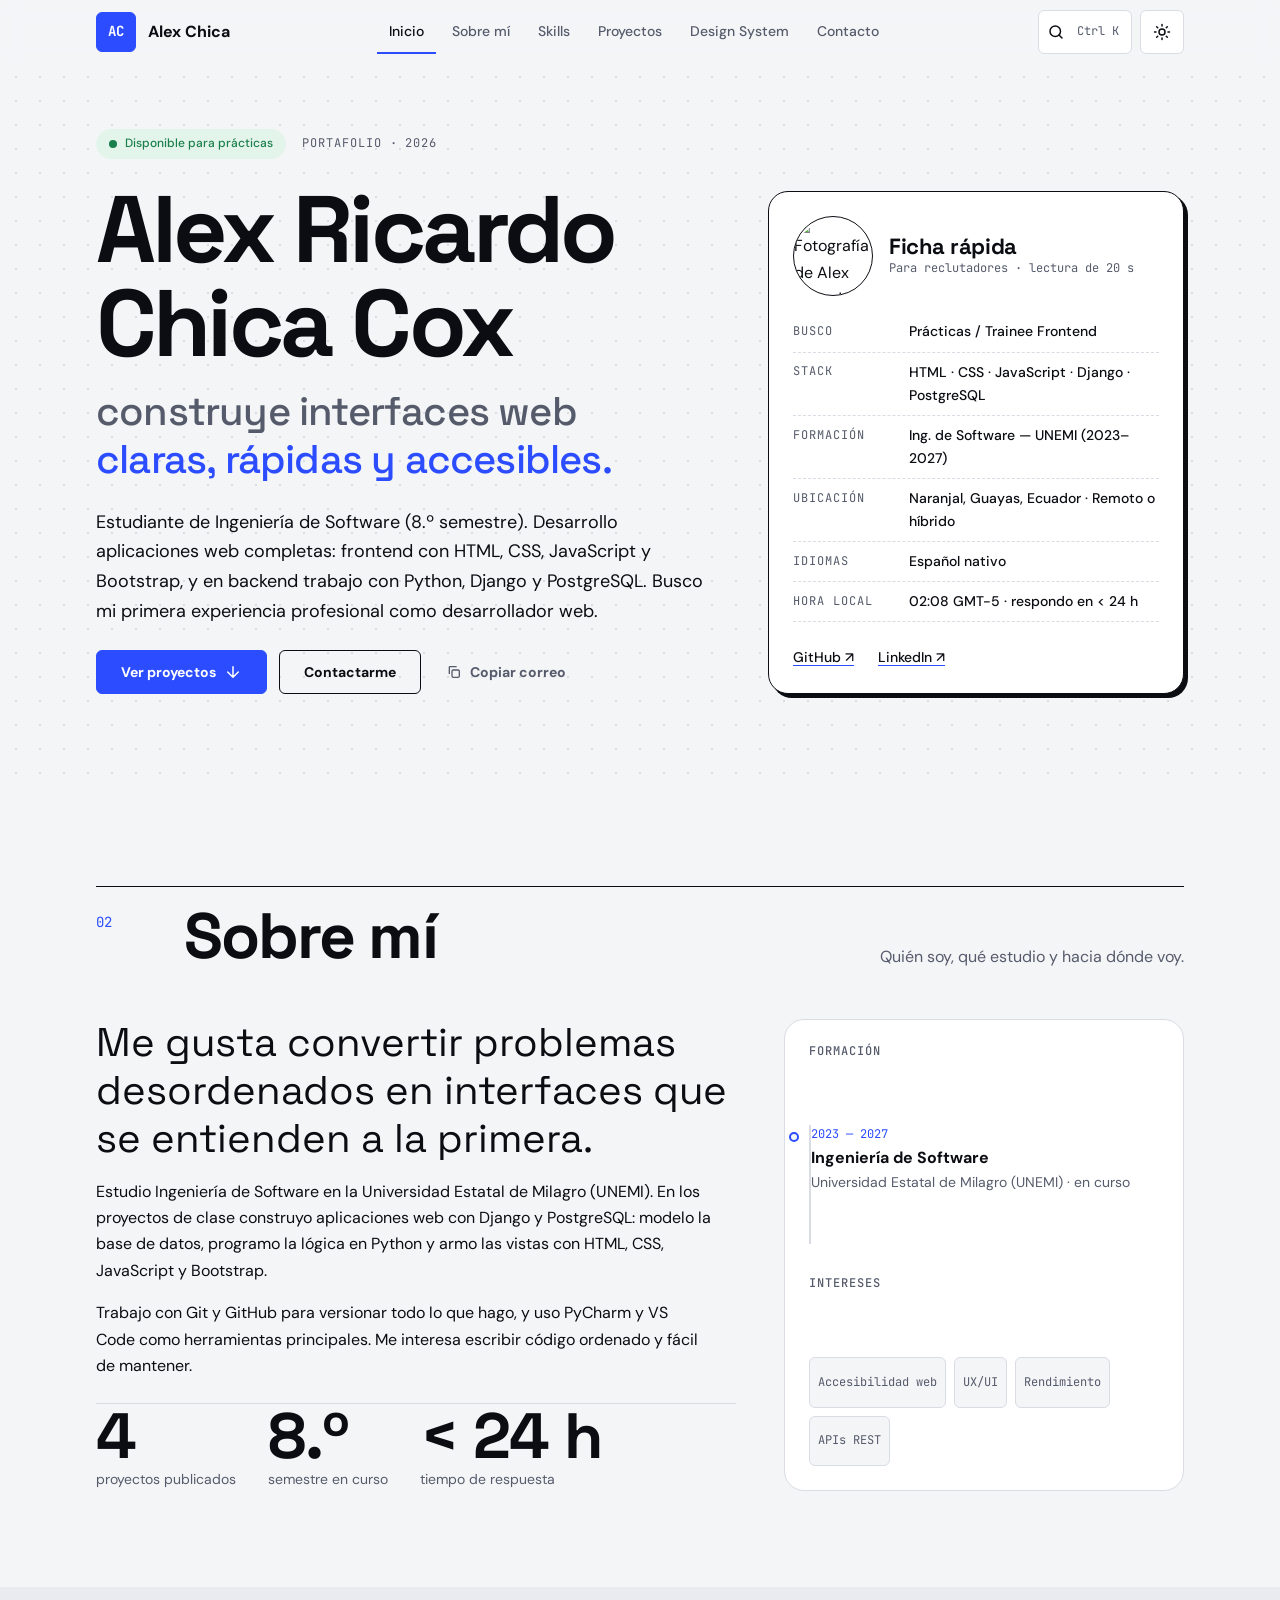
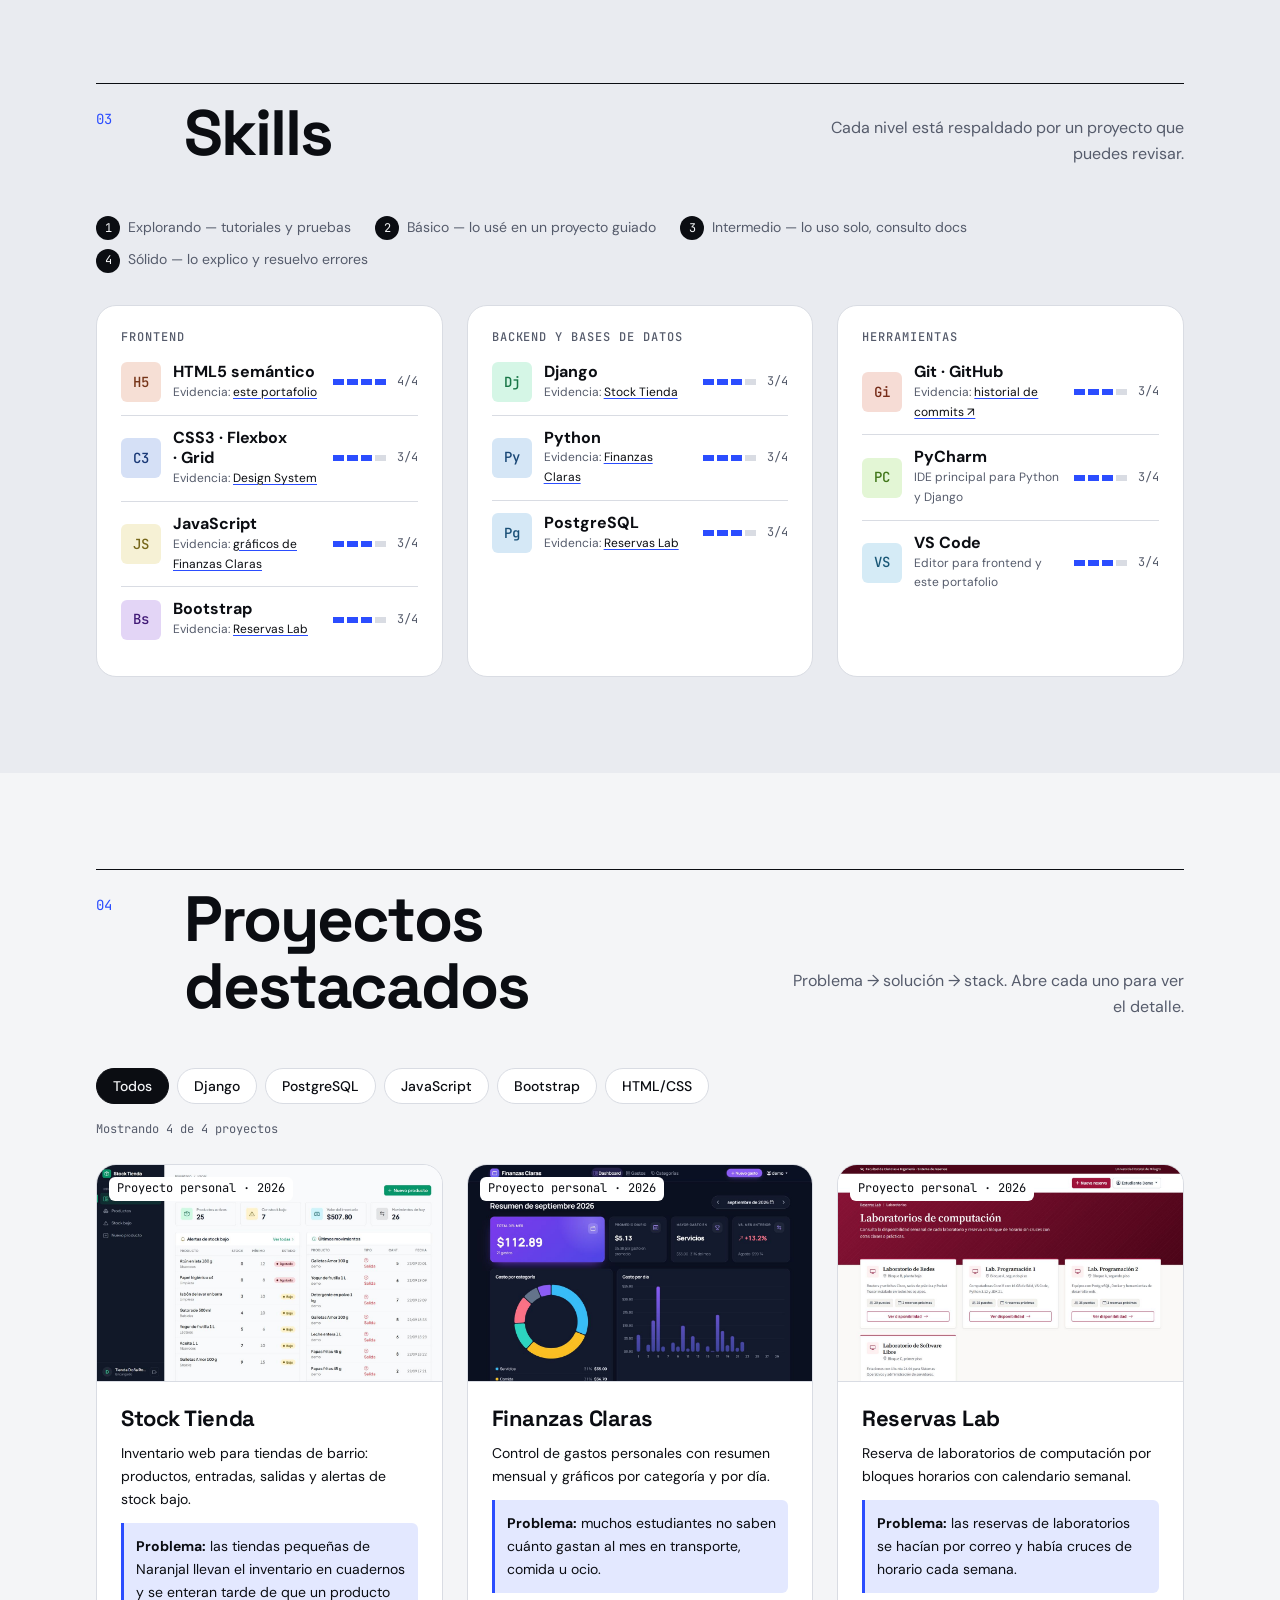
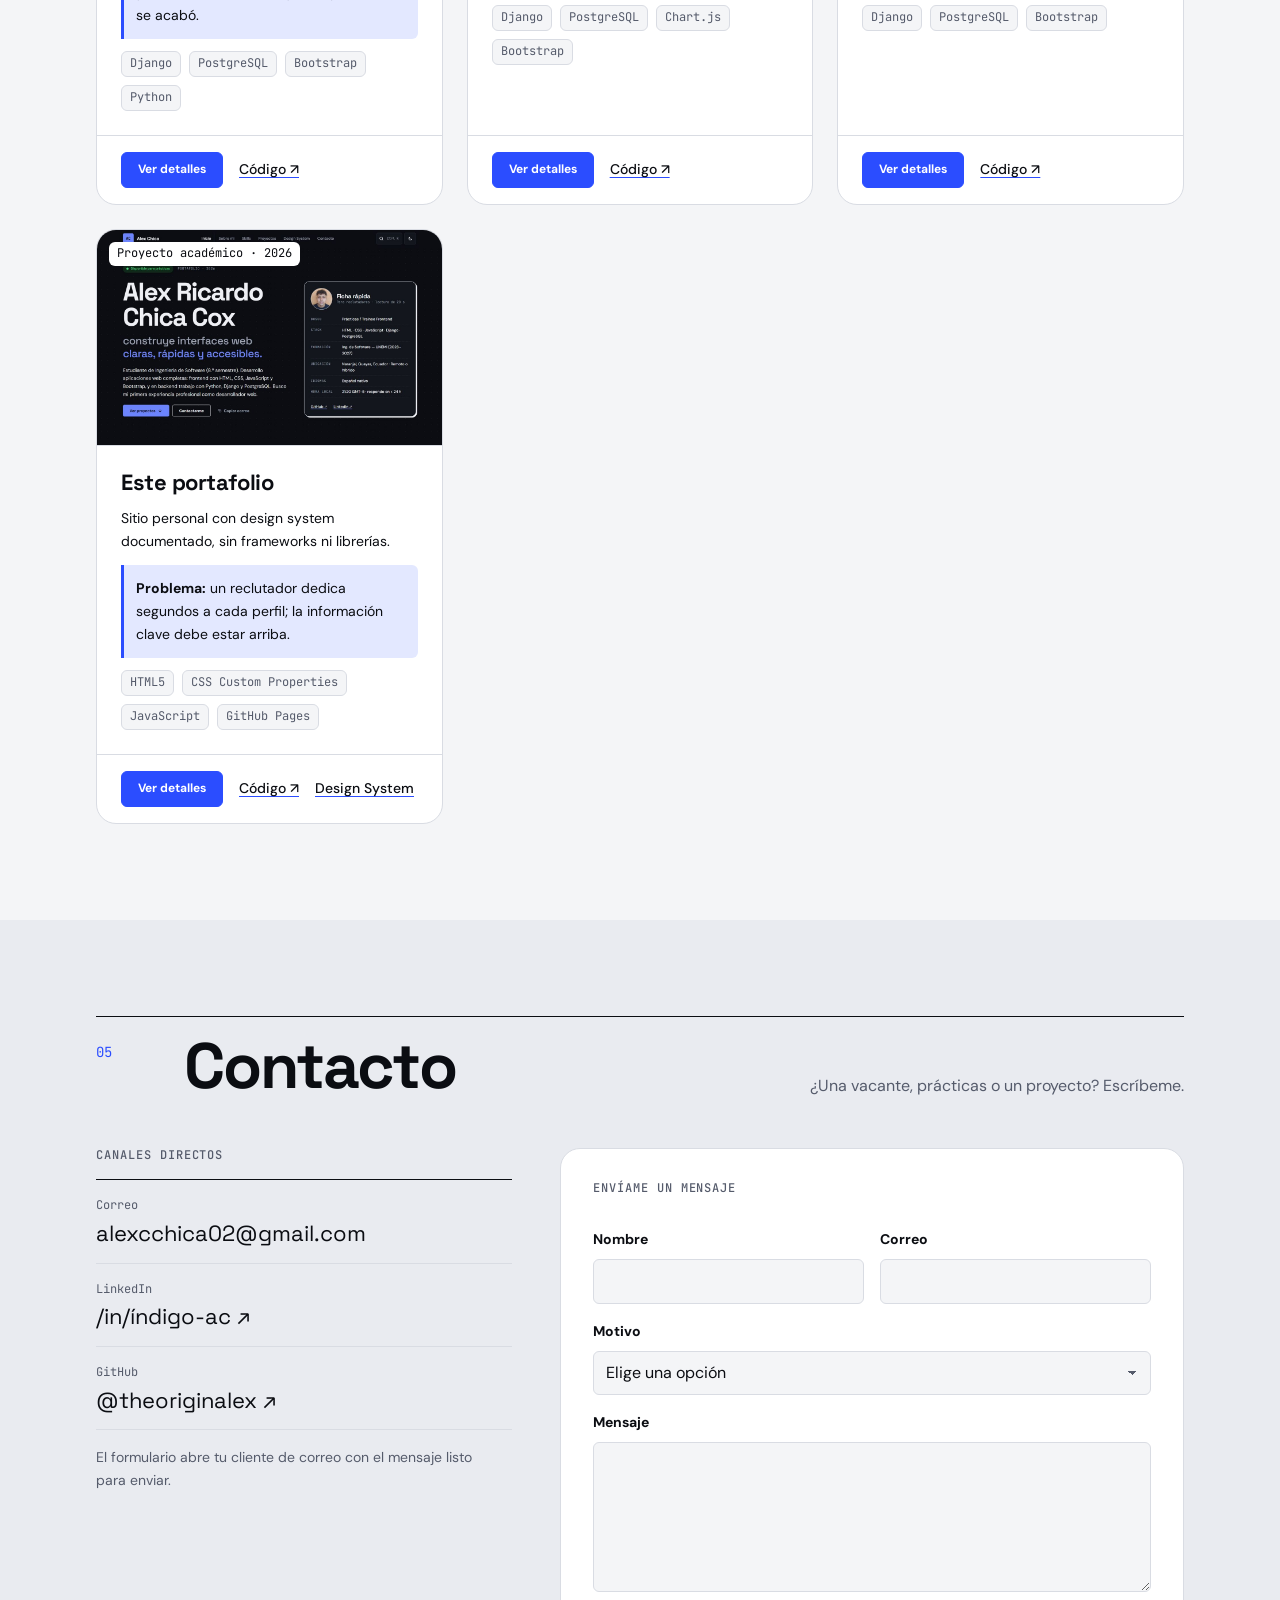
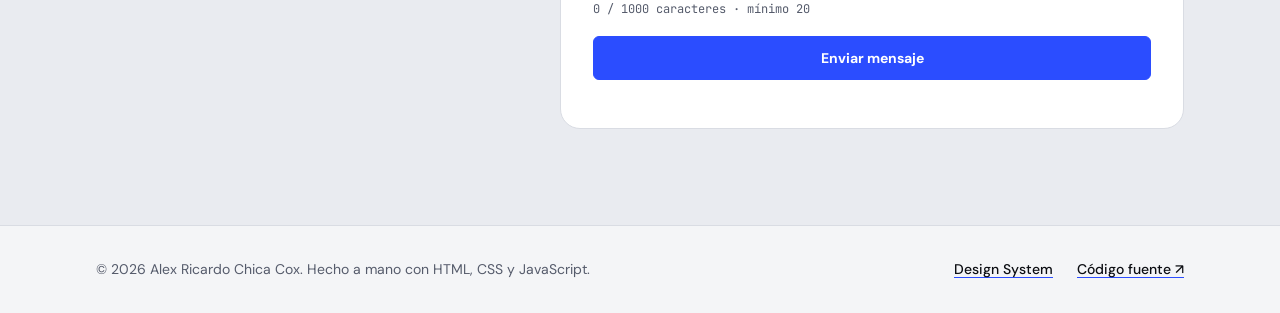
==== commit e55dc701: "restructuracion" ====
--- a/index.html
+++ b/index.html
@@ -17,7 +17,6 @@
   <link rel="stylesheet" href="css/layout.css">
   <link rel="stylesheet" href="css/components.css">
 
-  <!-- Se ejecuta antes de pintar para evitar el parpadeo de tema -->
   <script src="js/theme-init.js"></script>
   <script src="js/theme.js" defer></script>
   <script src="js/navigation.js" defer></script>
@@ -64,7 +63,6 @@
   </header>
 
   <main id="contenido">
-    <!-- 01 · INICIO -->
     <section class="hero" id="inicio" aria-labelledby="hero-title">
       <div class="container hero__grid">
         <div class="hero__intro">
@@ -142,7 +140,6 @@
       </div>
     </section>
 
-    <!-- 02 · SOBRE MÍ -->
     <section class="section" id="sobre-mi" aria-labelledby="about-title">
       <div class="container">
         <header class="section-head reveal">
@@ -195,7 +192,6 @@
       </div>
     </section>
 
-    <!-- 03 · SKILLS -->
     <section class="section section--alt" id="skills" aria-labelledby="skills-title">
       <div class="container">
         <header class="section-head reveal">
@@ -316,7 +312,6 @@
       </div>
     </section>
 
-    <!-- 04 · PROYECTOS -->
     <section class="section" id="proyectos" aria-labelledby="projects-title">
       <div class="container">
         <header class="section-head reveal">
@@ -478,7 +473,6 @@
       </div>
     </section>
 
-    <!-- 05 · CONTACTO -->
     <section class="section section--alt" id="contacto" aria-labelledby="contact-title">
       <div class="container">
         <header class="section-head reveal">
--- a/css/tokens.css
+++ b/css/tokens.css
@@ -1,13 +1,7 @@
-/* =========================================================
-   TOKENS — decisiones visuales del proyecto.
-   Todo componente consume estas variables; ningún color,
-   tamaño o sombra se escribe "a mano" fuera de este archivo.
-   ========================================================= */
 
 :root {
   color-scheme: light;
 
-  /* ---------- Color · tema claro (azul eléctrico + marino) ---------- */
   --color-primary: #2b4dff;
   --color-primary-hover: #1a36d6;
   --color-primary-soft: #e3e8ff;
@@ -31,7 +25,6 @@
   --color-focus: #2b4dff;
   --color-overlay: rgb(11 13 18 / 0.55);
 
-  /* ---------- Tipografía ---------- */
   --font-display: "Space Grotesk", "Segoe UI", system-ui, sans-serif;
   --font-body: "DM Sans", system-ui, -apple-system, "Segoe UI", sans-serif;
   --font-mono: "JetBrains Mono", ui-monospace, "Cascadia Code", Consolas, monospace;
@@ -56,7 +49,6 @@
 
   --tracking-wide: 0.08em;
 
-  /* ---------- Espaciado (escala base 4 px) ---------- */
   --space-1: 0.25rem;   /*  4px */
   --space-2: 0.5rem;    /*  8px */
   --space-3: 0.75rem;   /* 12px */
@@ -69,7 +61,6 @@
 
   --section-gap: clamp(var(--space-16), 10vw, var(--space-24));
 
-  /* ---------- Bordes y radios ---------- */
   --border-width: 1px;
   --border: var(--border-width) solid var(--color-border);
   --border-strong: var(--border-width) solid var(--color-border-strong);
@@ -79,13 +70,11 @@
   --radius-lg: 1.25rem;
   --radius-pill: 999px;
 
-  /* ---------- Sombras ---------- */
   --shadow-sm: 0 1px 2px rgb(11 13 18 / 0.06);
   --shadow-card: 0 1px 2px rgb(11 13 18 / 0.05), 0 8px 24px -12px rgb(11 13 18 / 0.18);
   --shadow-lg: 0 24px 64px -16px rgb(11 13 18 / 0.35);
   --shadow-offset: 4px 4px 0 var(--color-border-strong);
 
-  /* ---------- Tamaños ---------- */
   --container-max: 72rem;
   --container-padding: clamp(var(--space-4), 4vw, var(--space-8));
   --header-height: 4rem;
@@ -94,25 +83,20 @@
   --avatar-size: 5rem;
   --icon-tile-size: 2.5rem;
 
-  /* Íconos de skills: el tono (--skill-hue) lo define cada skill,
-     la luminosidad la define el tema. */
   --tile-saturation: 65%;
   --tile-bg-lightness: 90%;
   --tile-fg-lightness: 28%;
 
-  /* ---------- Movimiento ---------- */
   --duration-fast: 150ms;
   --duration-base: 250ms;
   --duration-slow: 600ms;
   --ease-out: cubic-bezier(0.2, 0.8, 0.2, 1);
 
-  /* ---------- Capas ---------- */
   --z-header: 50;
   --z-floating: 60;
   --z-toast: 200;
 }
 
-/* ---------- Tema oscuro: solo se redefinen los colores ---------- */
 :root[data-theme="dark"] {
   color-scheme: dark;
 
--- a/css/base.css
+++ b/css/base.css
@@ -1,6 +1,4 @@
-/* =========================================================
-   BASE — reset mínimo y estilos de elementos HTML.
-   ========================================================= */
+
 
 *,
 *::before,
@@ -59,7 +57,7 @@
   padding: 0;
 }
 
-/* ---------- Tipografía ---------- */
+
 h1,
 h2,
 h3,
@@ -113,7 +111,6 @@
   color: var(--color-on-primary);
 }
 
-/* ---------- Accesibilidad ---------- */
 :focus-visible {
   outline: 2px solid var(--color-focus);
   outline-offset: 3px;
--- a/css/layout.css
+++ b/css/layout.css
@@ -1,10 +1,3 @@
-/* =========================================================
-   LAYOUT — estructura de página: header, secciones, grids
-   y footer. Mobile first; los breakpoints amplían el layout.
-   Breakpoints: 40rem (≈640px tablet vertical),
-                56rem (≈900px tablet horizontal),
-                64rem (≈1024px escritorio).
-   ========================================================= */
 
 .container {
   width: 100%;
@@ -13,7 +6,6 @@
   padding-inline: var(--container-padding);
 }
 
-/* ---------- Header ---------- */
 .site-header {
   position: sticky;
   top: 0;
@@ -43,7 +35,6 @@
   gap: var(--space-2);
 }
 
-/* ---------- Secciones ---------- */
 .section {
   padding-block: var(--section-gap);
 }
@@ -52,7 +43,6 @@
   background: var(--color-surface-alt);
 }
 
-/* ---------- Hero ---------- */
 .hero {
   position: relative;
   padding-block: var(--space-12) var(--section-gap);
@@ -67,7 +57,6 @@
   align-items: start;
 }
 
-/* ---------- Sobre mí ---------- */
 .about {
   display: grid;
   gap: var(--space-8);
@@ -79,28 +68,24 @@
   max-width: var(--measure);
 }
 
-/* ---------- Skills ---------- */
 .skills-grid {
   display: grid;
   grid-template-columns: repeat(auto-fit, minmax(min(100%, 21rem), 1fr));
   gap: var(--space-6);
 }
 
-/* ---------- Proyectos ---------- */
 .projects-grid {
   display: grid;
   grid-template-columns: repeat(auto-fill, minmax(min(100%, 19rem), 1fr));
   gap: var(--space-6);
 }
 
-/* ---------- Contacto ---------- */
 .contact {
   display: grid;
   gap: var(--space-8);
   align-items: start;
 }
 
-/* ---------- Footer ---------- */
 .site-footer {
   padding-block: var(--space-8);
   border-top: var(--border);
@@ -122,7 +107,6 @@
   gap: var(--space-6);
 }
 
-/* ---------- Tablet ---------- */
 @media (min-width: 40rem) {
   .form__row {
     grid-template-columns: 1fr 1fr;
--- a/css/components.css
+++ b/css/components.css
@@ -1,9 +1,4 @@
-/* =========================================================
-   COMPONENTES — piezas reutilizables (nomenclatura BEM).
-   Cada uno está documentado en design-system.html.
-   ========================================================= */
-
-/* ---------- Marca ---------- */
+
 .brand {
   display: inline-flex;
   align-items: center;
@@ -31,7 +26,6 @@
   font-size: var(--text-base);
 }
 
-/* ---------- Navbar (mobile first: menú desplegable) ---------- */
 .nav__list {
   display: none;
   position: absolute;
@@ -117,7 +111,6 @@
   }
 }
 
-/* ---------- Botón de ícono ---------- */
 .icon-button {
   display: inline-flex;
   align-items: center;
@@ -154,7 +147,6 @@
   }
 }
 
-/* ---------- Botones ---------- */
 .button {
   display: inline-flex;
   align-items: center;
@@ -220,7 +212,6 @@
   font-size: var(--text-xs);
 }
 
-/* ---------- Enlace de texto ---------- */
 .text-link {
   font-size: var(--text-sm);
   font-weight: var(--weight-medium);
@@ -233,7 +224,7 @@
   color: var(--color-primary);
 }
 
-/* ---------- Status pill ---------- */
+
 .status-pill {
   display: inline-flex;
   align-items: center;
@@ -261,7 +252,6 @@
   100% { box-shadow: 0 0 0 0 transparent; }
 }
 
-/* ---------- Hero ---------- */
 .hero__intro {
   display: grid;
   gap: var(--space-6);
@@ -309,7 +299,6 @@
   gap: var(--space-3);
 }
 
-/* ---------- Spec card (ficha rápida) ---------- */
 .spec-card {
   display: grid;
   gap: var(--space-4);
@@ -377,7 +366,6 @@
   font-weight: var(--weight-medium);
 }
 
-/* ---------- Encabezado de sección ---------- */
 .section-head {
   display: grid;
   gap: var(--space-2) var(--space-6);
@@ -413,7 +401,6 @@
   }
 }
 
-/* ---------- Sobre mí ---------- */
 .about__lead {
   font-family: var(--font-display);
   font-size: var(--text-xl);
@@ -444,7 +431,6 @@
   color: var(--color-text);
 }
 
-/* ---------- Timeline ---------- */
 .timeline-card {
   display: grid;
   gap: var(--space-4);
@@ -502,7 +488,6 @@
   color: var(--color-text-muted);
 }
 
-/* ---------- Tag / Badge ---------- */
 .tag-list {
   display: flex;
   flex-wrap: wrap;
@@ -521,7 +506,6 @@
   color: var(--color-text-muted);
 }
 
-/* ---------- Leyenda de niveles ---------- */
 .level-legend {
   margin-bottom: var(--space-8);
 }
@@ -547,7 +531,6 @@
   font-size: var(--text-xs);
 }
 
-/* ---------- Skill group + Skill ---------- */
 .skill-group {
   padding: var(--space-6);
   background: var(--color-surface);
@@ -612,7 +595,6 @@
   text-decoration-color: var(--color-primary);
 }
 
-/* Medidor de nivel: 4 segmentos dibujados con gradientes */
 .level {
   --level: 0;
   display: flex;
@@ -646,7 +628,6 @@
   color: var(--color-text-muted);
 }
 
-/* ---------- Filter chip ---------- */
 .filter-bar {
   display: flex;
   flex-wrap: wrap;
@@ -689,7 +670,6 @@
   border-radius: var(--radius-lg);
 }
 
-/* ---------- Project card ---------- */
 .project-card {
   display: flex;
   flex-direction: column;
@@ -774,7 +754,6 @@
   border-top: var(--border);
 }
 
-/* ---------- Canales de contacto ---------- */
 .contact__subtitle {
   margin-bottom: var(--space-4);
   font-family: var(--font-mono);
@@ -822,7 +801,6 @@
   color: var(--color-text-muted);
 }
 
-/* ---------- Formulario ---------- */
 .form {
   display: grid;
   gap: var(--space-4);
@@ -914,7 +892,6 @@
   background-repeat: no-repeat;
 }
 
-/* ---------- Modal ---------- */
 .modal {
   width: min(44rem, 100% - 2 * var(--space-4));
   max-height: 90vh;
@@ -996,7 +973,6 @@
   display: none;
 }
 
-/* ---------- Paleta de comandos ---------- */
 .palette {
   width: min(36rem, 100% - 2 * var(--space-4));
   margin: 12vh auto auto;
@@ -1067,7 +1043,6 @@
   color: var(--color-text-muted);
 }
 
-/* ---------- Toast ---------- */
 .toast {
   position: fixed;
   left: 50%;
@@ -1091,7 +1066,6 @@
   transform: translate(-50%, 0);
 }
 
-/* ---------- Volver arriba ---------- */
 .back-to-top {
   position: fixed;
   right: var(--space-4);
@@ -1116,7 +1090,6 @@
   display: none;
 }
 
-/* ---------- Animación de aparición ---------- */
 .js .reveal {
   opacity: 0;
   transform: translateY(1rem);
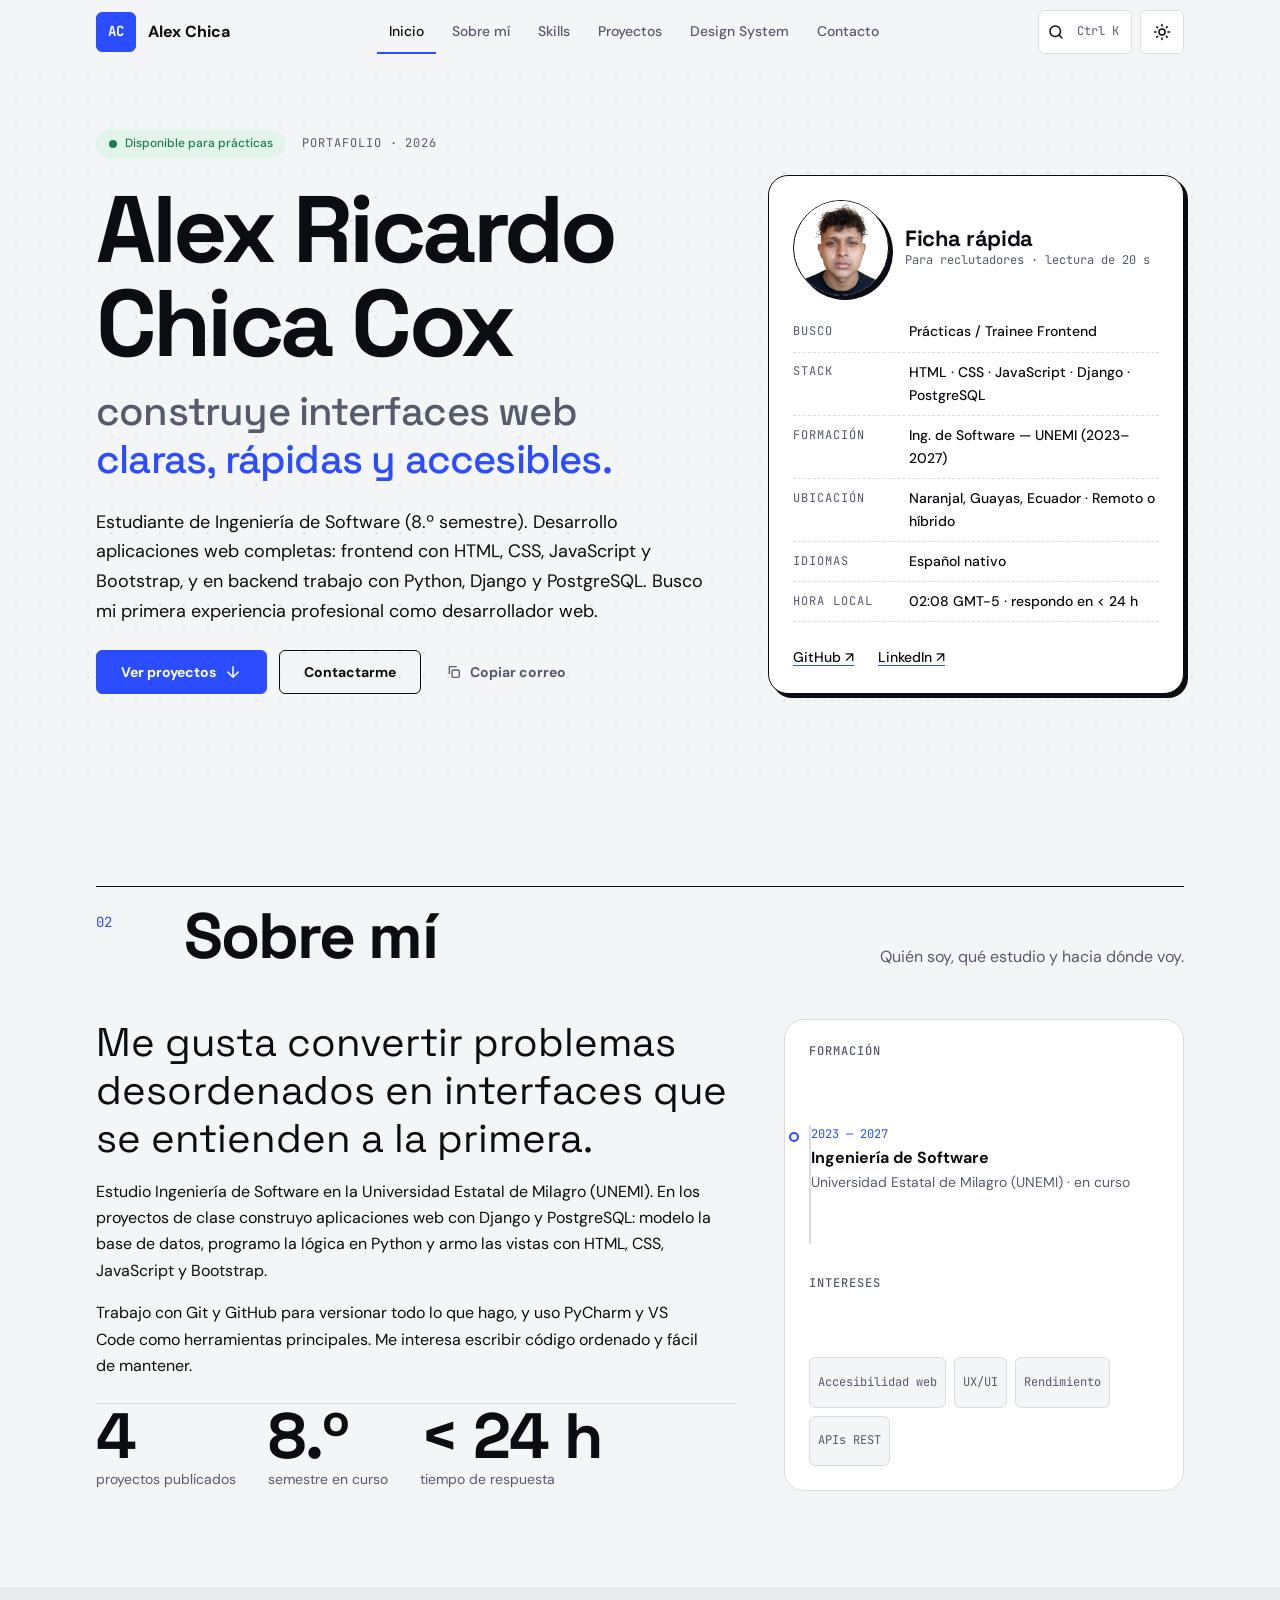
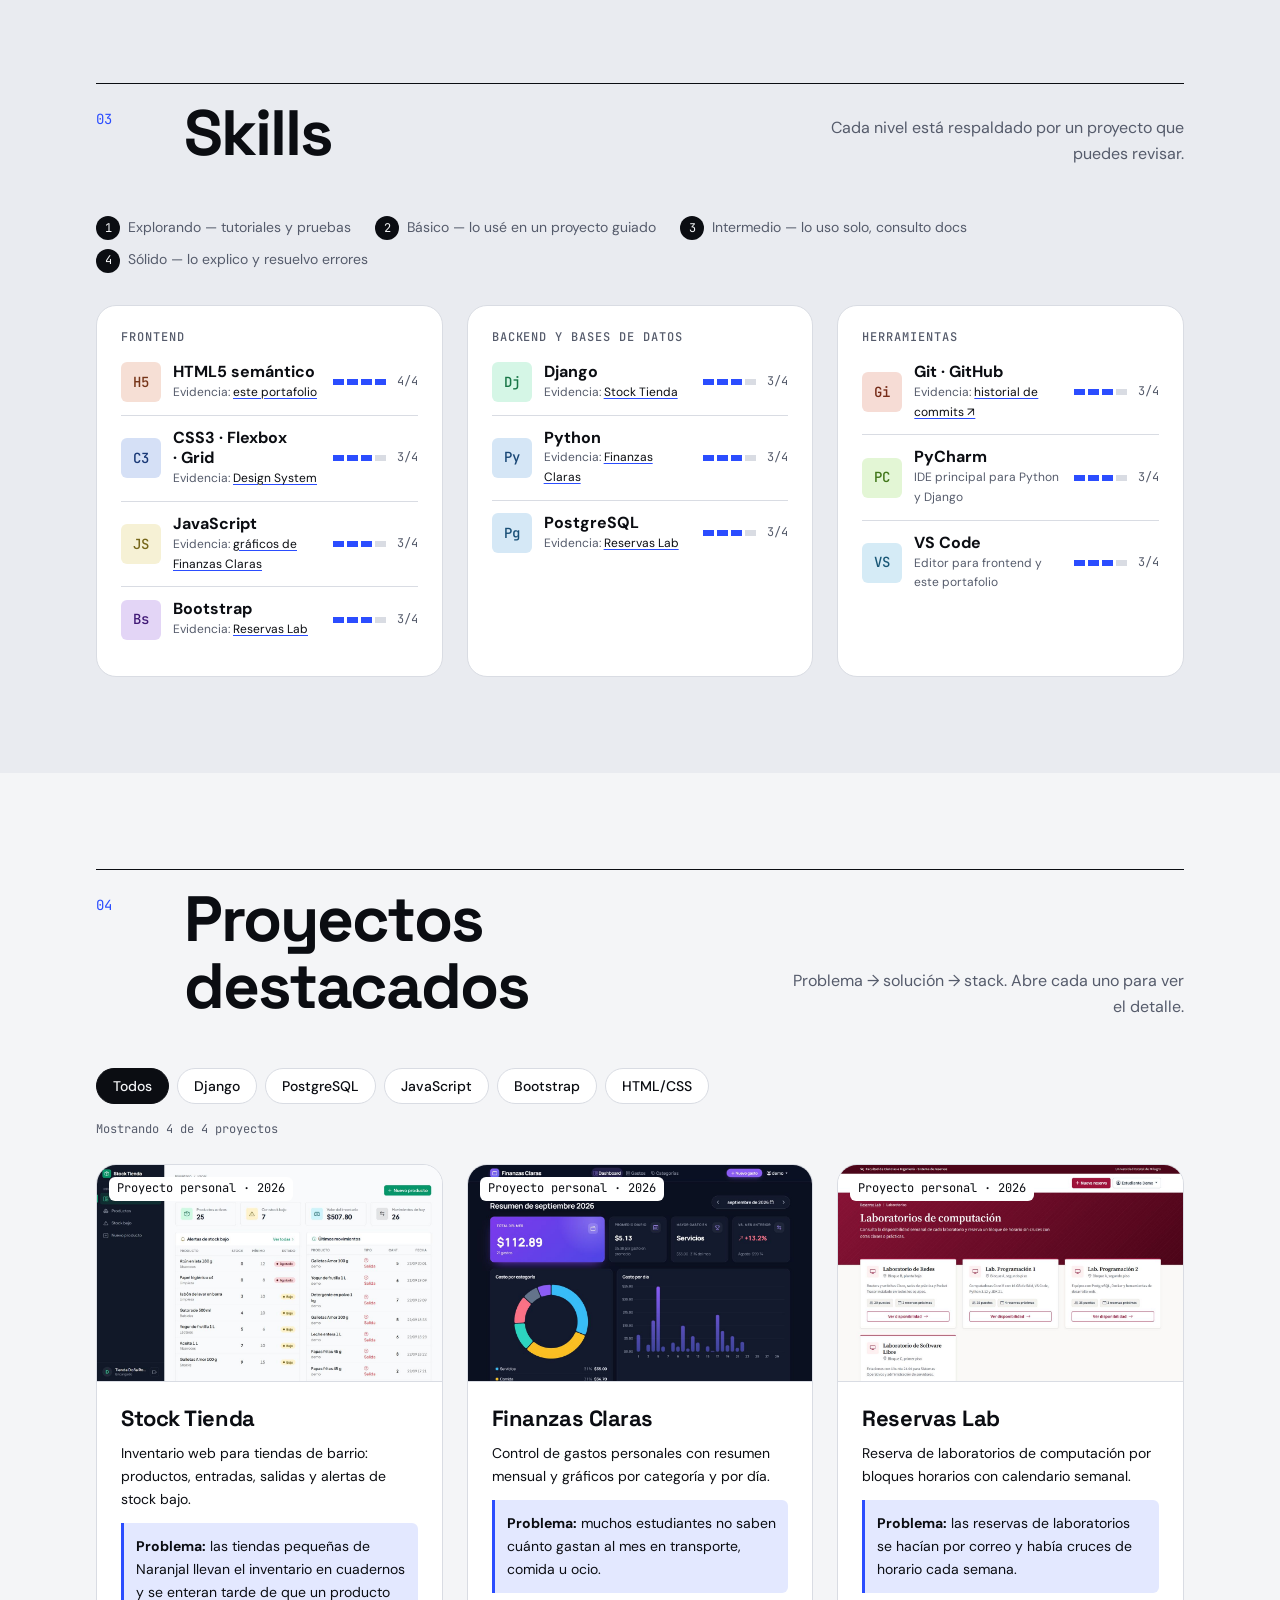
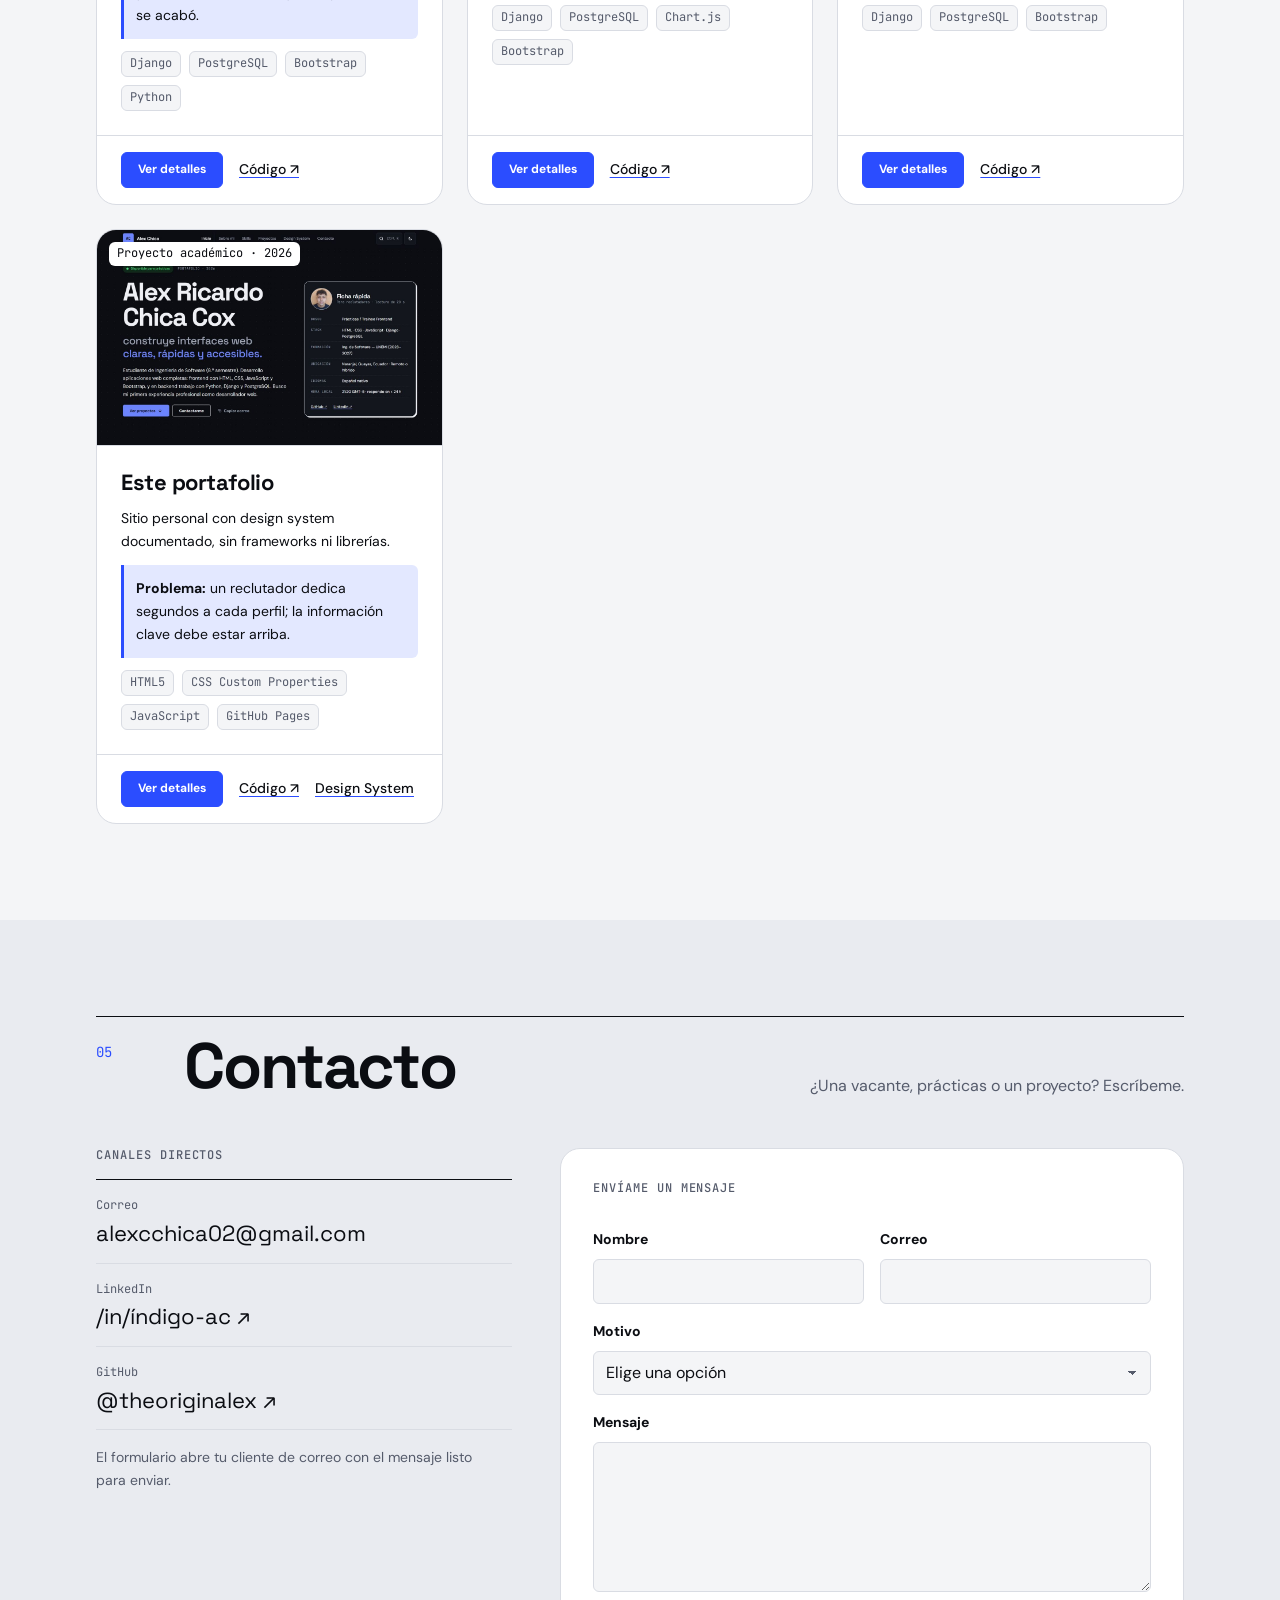
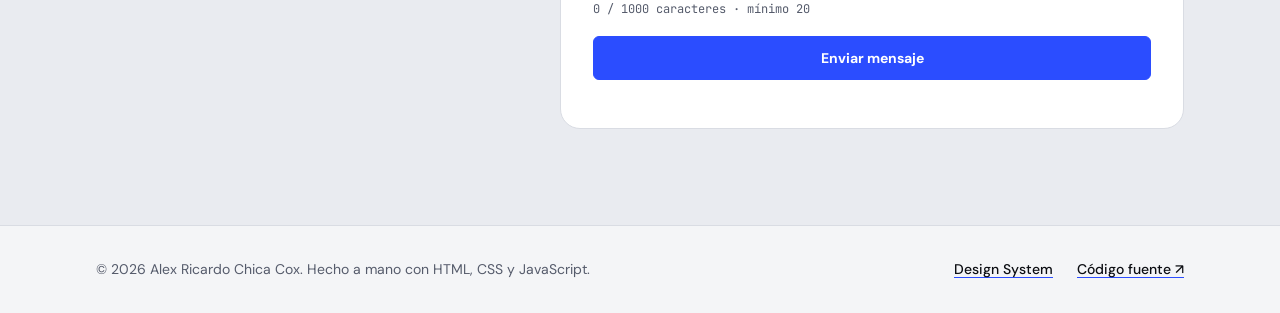
==== commit 37695174: "arreglo imagen" ====
--- a/index.html
+++ b/index.html
@@ -97,7 +97,7 @@
         <aside class="spec-card" aria-labelledby="spec-title">
           <header class="spec-card__header">
             <figure class="spec-card__avatar">
-              <img src="assets/img/alex-chica.jpg" alt="Fotografía de Alex Ricardo Chica Cox" width="480" height="480">
+              <img src="assets/img/alex-chica.jpg" alt="Fotografía de Alex Ricardo Chica Cox" width="413" height="553">
             </figure>
             <div>
               <h2 class="spec-card__title" id="spec-title">Ficha rápida</h2>
--- a/css/tokens.css
+++ b/css/tokens.css
@@ -80,7 +80,7 @@
   --header-height: 4rem;
   --tap-target: 2.75rem;
   --measure: 65ch;
-  --avatar-size: 5rem;
+  --avatar-size: 6rem;
   --icon-tile-size: 2.5rem;
 
   --tile-saturation: 65%;
--- a/css/components.css
+++ b/css/components.css
@@ -315,12 +315,20 @@
   gap: var(--space-4);
 }
 
+.spec-card__avatar {
+  flex-shrink: 0;
+}
+
 .spec-card__avatar img {
+  display: block;
   width: var(--avatar-size);
   height: var(--avatar-size);
   border-radius: 50%;
   border: var(--border-strong);
-  object-fit: cover;
+  box-shadow: var(--shadow-offset);
+  background: #fff;
+  object-fit: contain;
+  object-position: 50% 100%;
 }
 
 .spec-card__title {
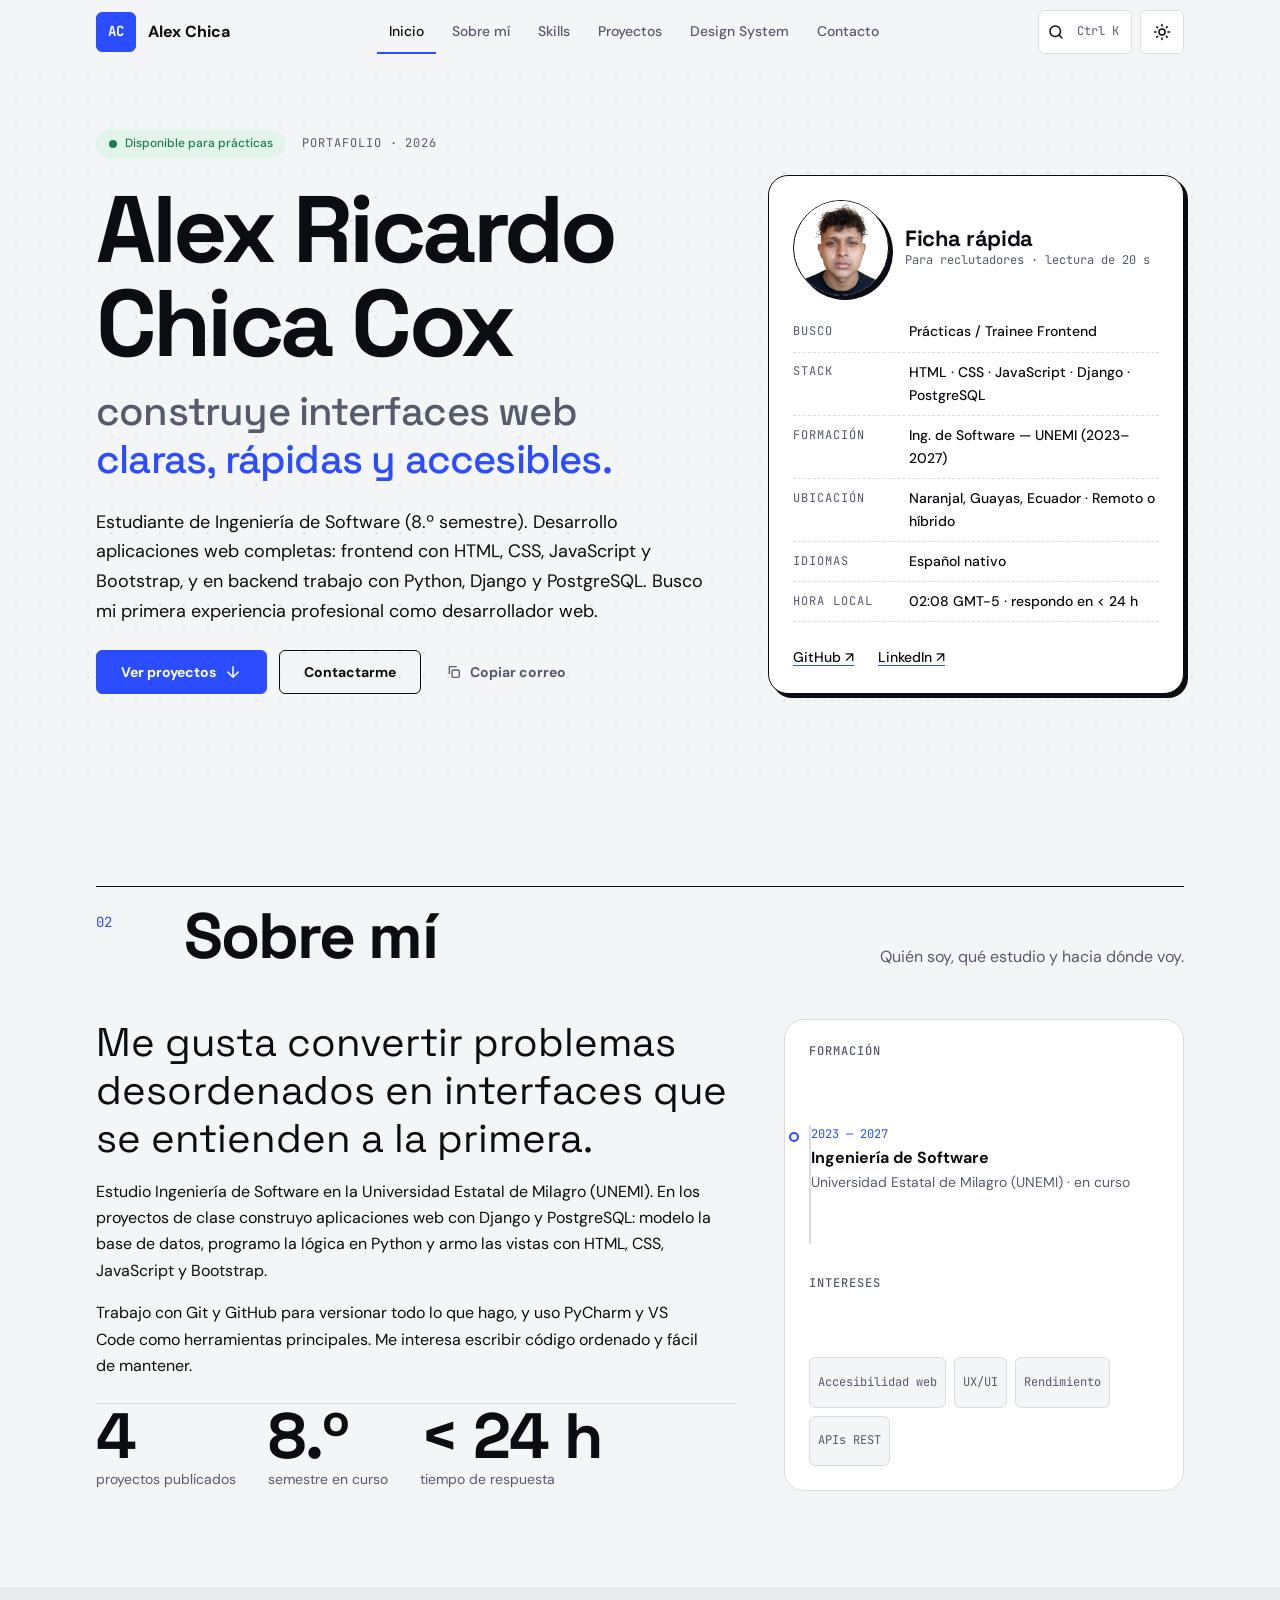
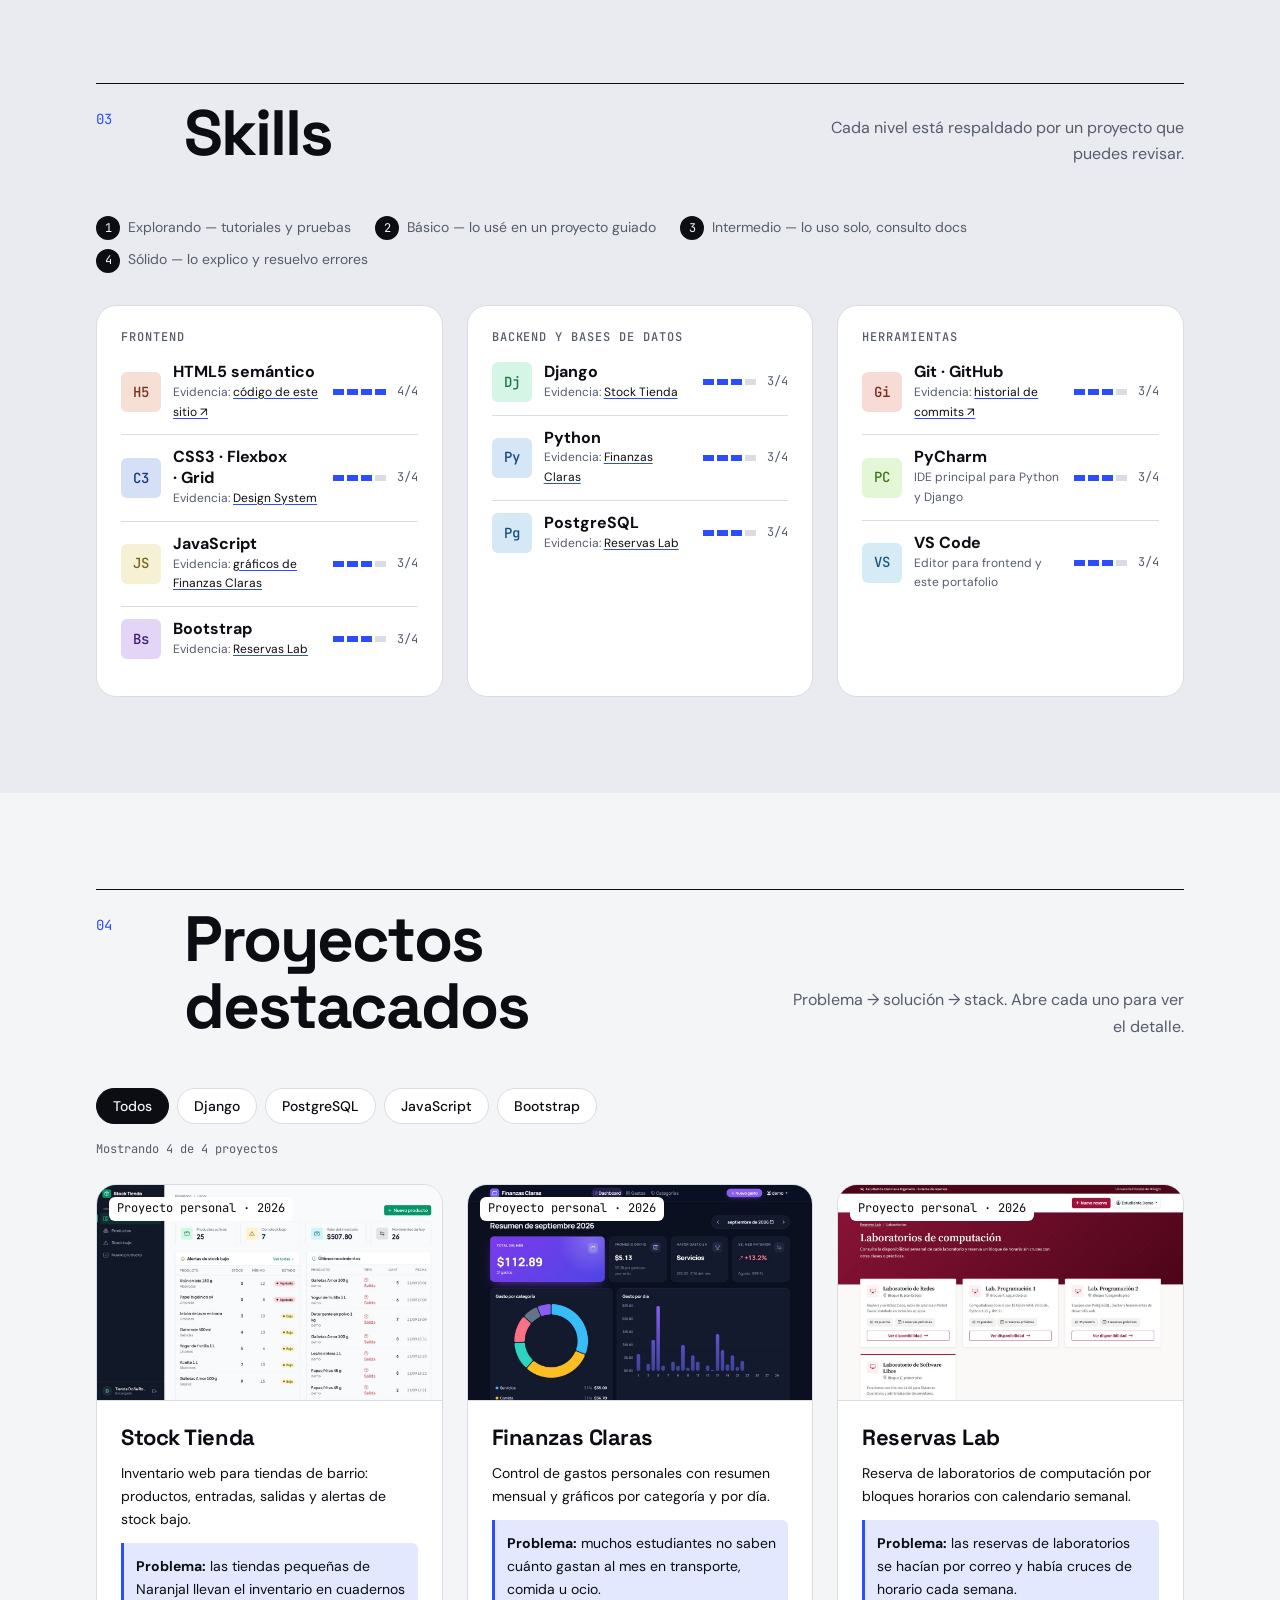
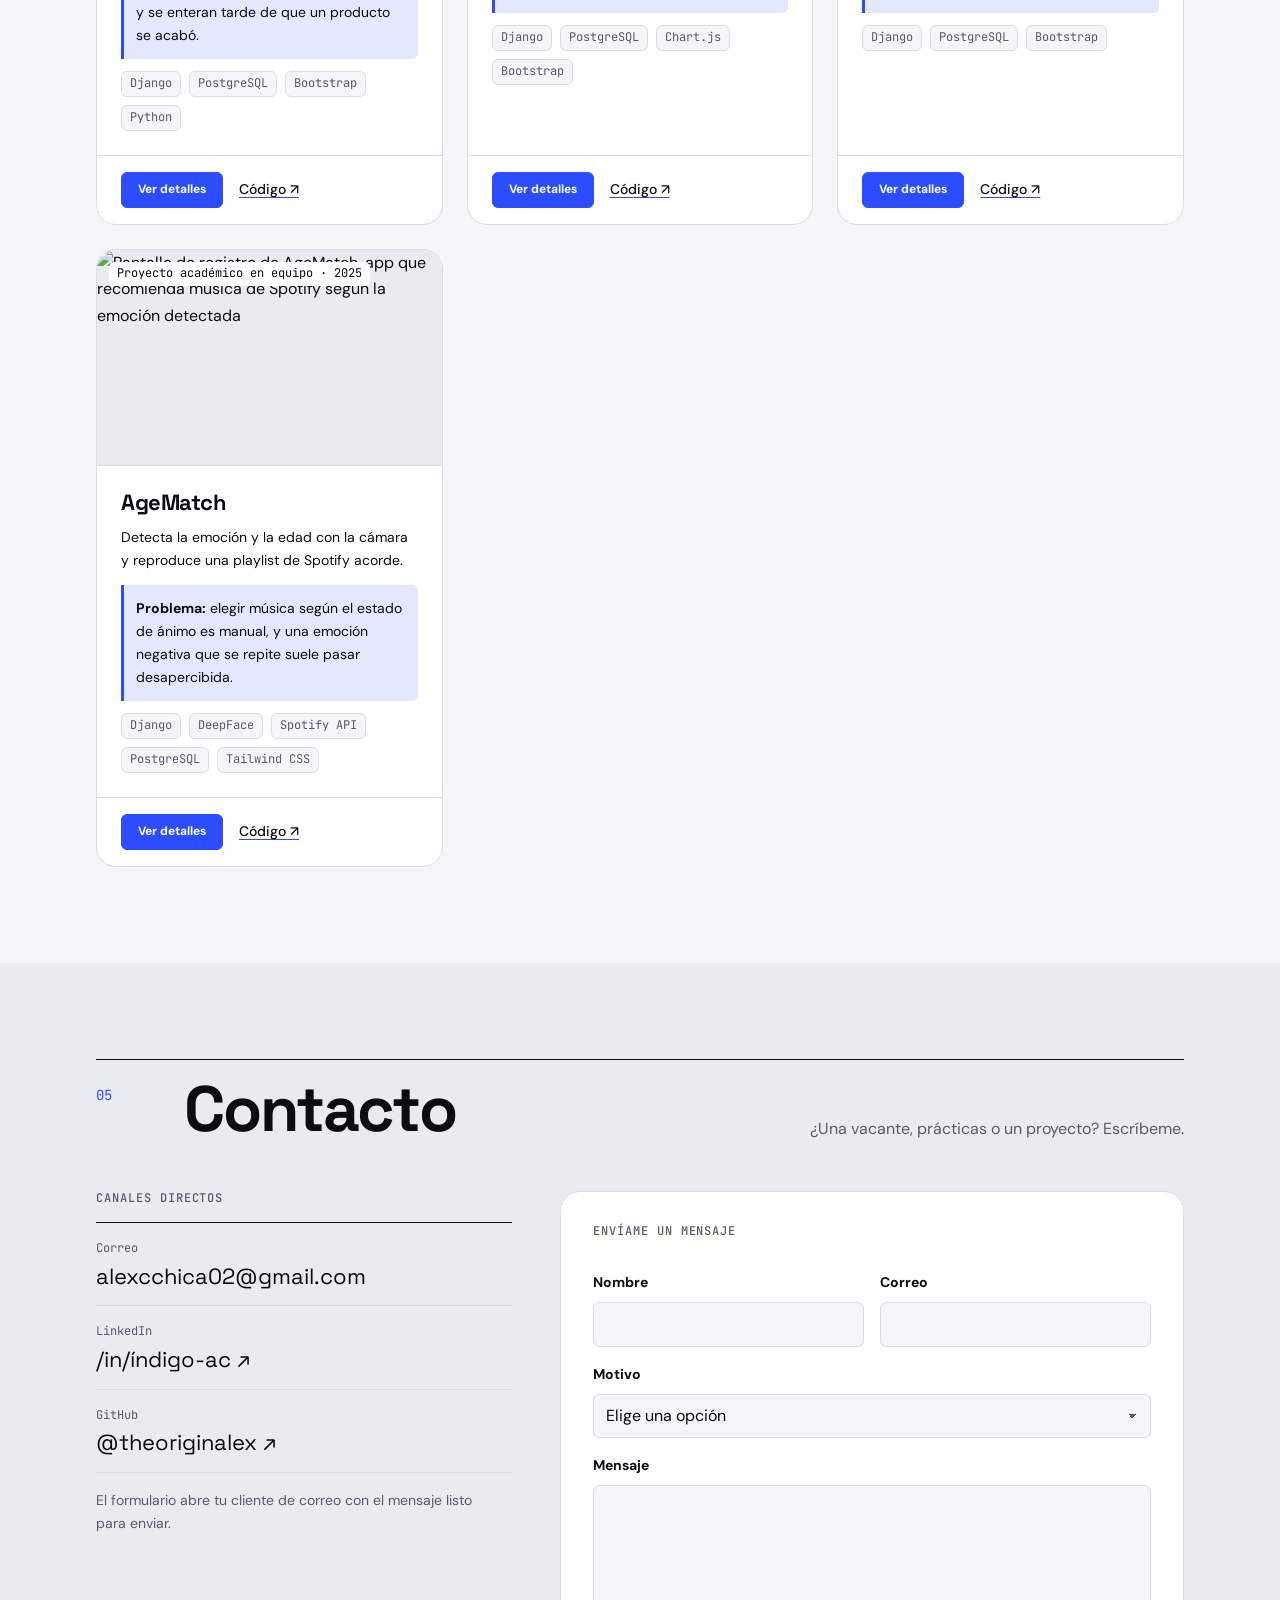
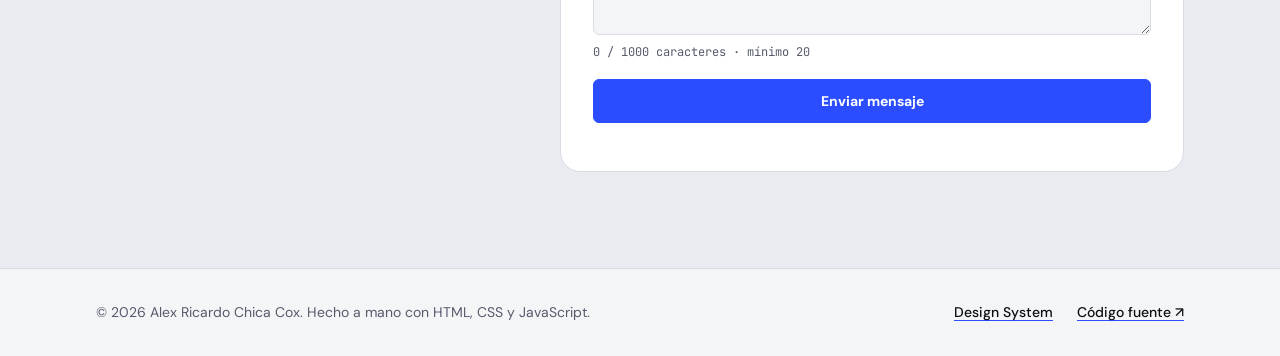
==== commit 3396286e: "agregar proyecto" ====
--- a/index.html
+++ b/index.html
@@ -218,7 +218,7 @@
                 <span class="skill__icon" style="--skill-hue: 18" aria-hidden="true">H5</span>
                 <div class="skill__body">
                   <p class="skill__name">HTML5 semántico</p>
-                  <p class="skill__proof">Evidencia: <a href="#proyecto-portafolio">este portafolio</a></p>
+                  <p class="skill__proof">Evidencia: <a href="https://github.com/theoriginalex/Portafolio" target="_blank" rel="noopener noreferrer">código de este sitio ↗</a></p>
                 </div>
                 <span class="level" data-level="4"><span class="visually-hidden">Nivel 4 de 4: sólido</span></span>
               </li>
@@ -326,7 +326,6 @@
           <button class="chip" type="button" data-filter="postgresql" aria-pressed="false">PostgreSQL</button>
           <button class="chip" type="button" data-filter="javascript" aria-pressed="false">JavaScript</button>
           <button class="chip" type="button" data-filter="bootstrap" aria-pressed="false">Bootstrap</button>
-          <button class="chip" type="button" data-filter="html-css" aria-pressed="false">HTML/CSS</button>
         </div>
         <p class="filter-status" aria-live="polite" data-filter-status>Mostrando 4 de 4 proyectos</p>
 
@@ -432,39 +431,39 @@
               <p>Validaciones de negocio en el método clean() del modelo, consultas de solapamiento de horarios y personalizar el admin de Django con acciones.</p>
             </template>
           </article>
-          <article class="project-card" id="proyecto-portafolio" data-tags="html-css javascript">
+          <article class="project-card" id="proyecto-agematch" data-tags="django postgresql javascript">
             <figure class="project-card__media">
-              <img src="assets/img/proyecto-portafolio.jpg" alt="Vista del portafolio con la presentación de Alex Chica y la ficha rápida para reclutadores" width="1200" height="750" loading="lazy">
-              <figcaption class="project-card__caption">Proyecto académico · 2026</figcaption>
+              <img src="assets/img/proyecto-agematch.jpg" alt="Pantalla de registro de AgeMatch, app que recomienda música de Spotify según la emoción detectada" width="1200" height="750" loading="lazy">
+              <figcaption class="project-card__caption">Proyecto académico en equipo · 2025</figcaption>
             </figure>
             <div class="project-card__body">
-              <h3 class="project-card__title">Este portafolio</h3>
-              <p class="project-card__desc">Sitio personal con design system documentado, sin frameworks ni librerías.</p>
-              <p class="project-card__problem"><strong>Problema:</strong> un reclutador dedica segundos a cada perfil; la información clave debe estar arriba.</p>
+              <h3 class="project-card__title">AgeMatch</h3>
+              <p class="project-card__desc">Detecta la emoción y la edad con la cámara y reproduce una playlist de Spotify acorde.</p>
+              <p class="project-card__problem"><strong>Problema:</strong> elegir música según el estado de ánimo es manual, y una emoción negativa que se repite suele pasar desapercibida.</p>
               <ul class="tag-list" aria-label="Tecnologías">
-                <li class="tag">HTML5</li>
-                <li class="tag">CSS Custom Properties</li>
-                <li class="tag">JavaScript</li>
-                <li class="tag">GitHub Pages</li>
+                <li class="tag">Django</li>
+                <li class="tag">DeepFace</li>
+                <li class="tag">Spotify API</li>
+                <li class="tag">PostgreSQL</li>
+                <li class="tag">Tailwind CSS</li>
               </ul>
             </div>
             <footer class="project-card__footer">
               <button class="button button--small button--primary" type="button" data-project-open>Ver detalles</button>
-              <a class="text-link" href="https://github.com/theoriginalex/Portafolio" target="_blank" rel="noopener noreferrer">Código ↗</a>
-              <a class="text-link" href="design-system.html">Design System</a>
+              <a class="text-link" href="https://github.com/theoriginalex/AgeMatch" target="_blank" rel="noopener noreferrer">Código ↗</a>
             </footer>
             <template data-project-details>
               <h3>La solución</h3>
-              <p>Una sola página con una ficha rápida arriba, skills vinculadas a proyectos reales y un design system basado en variables CSS que documenta cada componente.</p>
+              <p>Aplicación Django que captura una foto desde la cámara del navegador, analiza el rostro con DeepFace para estimar edad y emoción, y según la emoción reproduce una playlist en la cuenta de Spotify del usuario.</p>
               <h3>Funcionalidades</h3>
               <ul>
-                <li>Tema claro y oscuro guardado en localStorage.</li>
-                <li>Filtro de proyectos, modal de detalles y paleta de comandos (Ctrl + K).</li>
-                <li>Formulario de contacto con validación.</li>
-                <li>Diseño responsive para móvil, tablet y escritorio.</li>
+                <li>Captura con la cámara (getUserMedia) y detección de rostro con varios detectores de respaldo: OpenCV, MTCNN y RetinaFace.</li>
+                <li>Inicio de sesión con Spotify (OAuth 2.0), renovación del token y reproducción de la playlist asociada a cada emoción.</li>
+                <li>Registro, inicio de sesión y recuperación de contraseña por correo.</li>
+                <li>Estadísticas por usuario con Chart.js y aviso cuando la tristeza se repite varias veces.</li>
               </ul>
               <h3>Qué aprendí</h3>
-              <p>Pensar en tokens de diseño, probar la accesibilidad con teclado y trabajar con commits pequeños.</p>
+              <p>Integrar un modelo de IA en una app web, trabajar con el flujo OAuth de una API externa y coordinar el código con Git en un equipo de tres personas.</p>
             </template>
           </article>
         </div>
